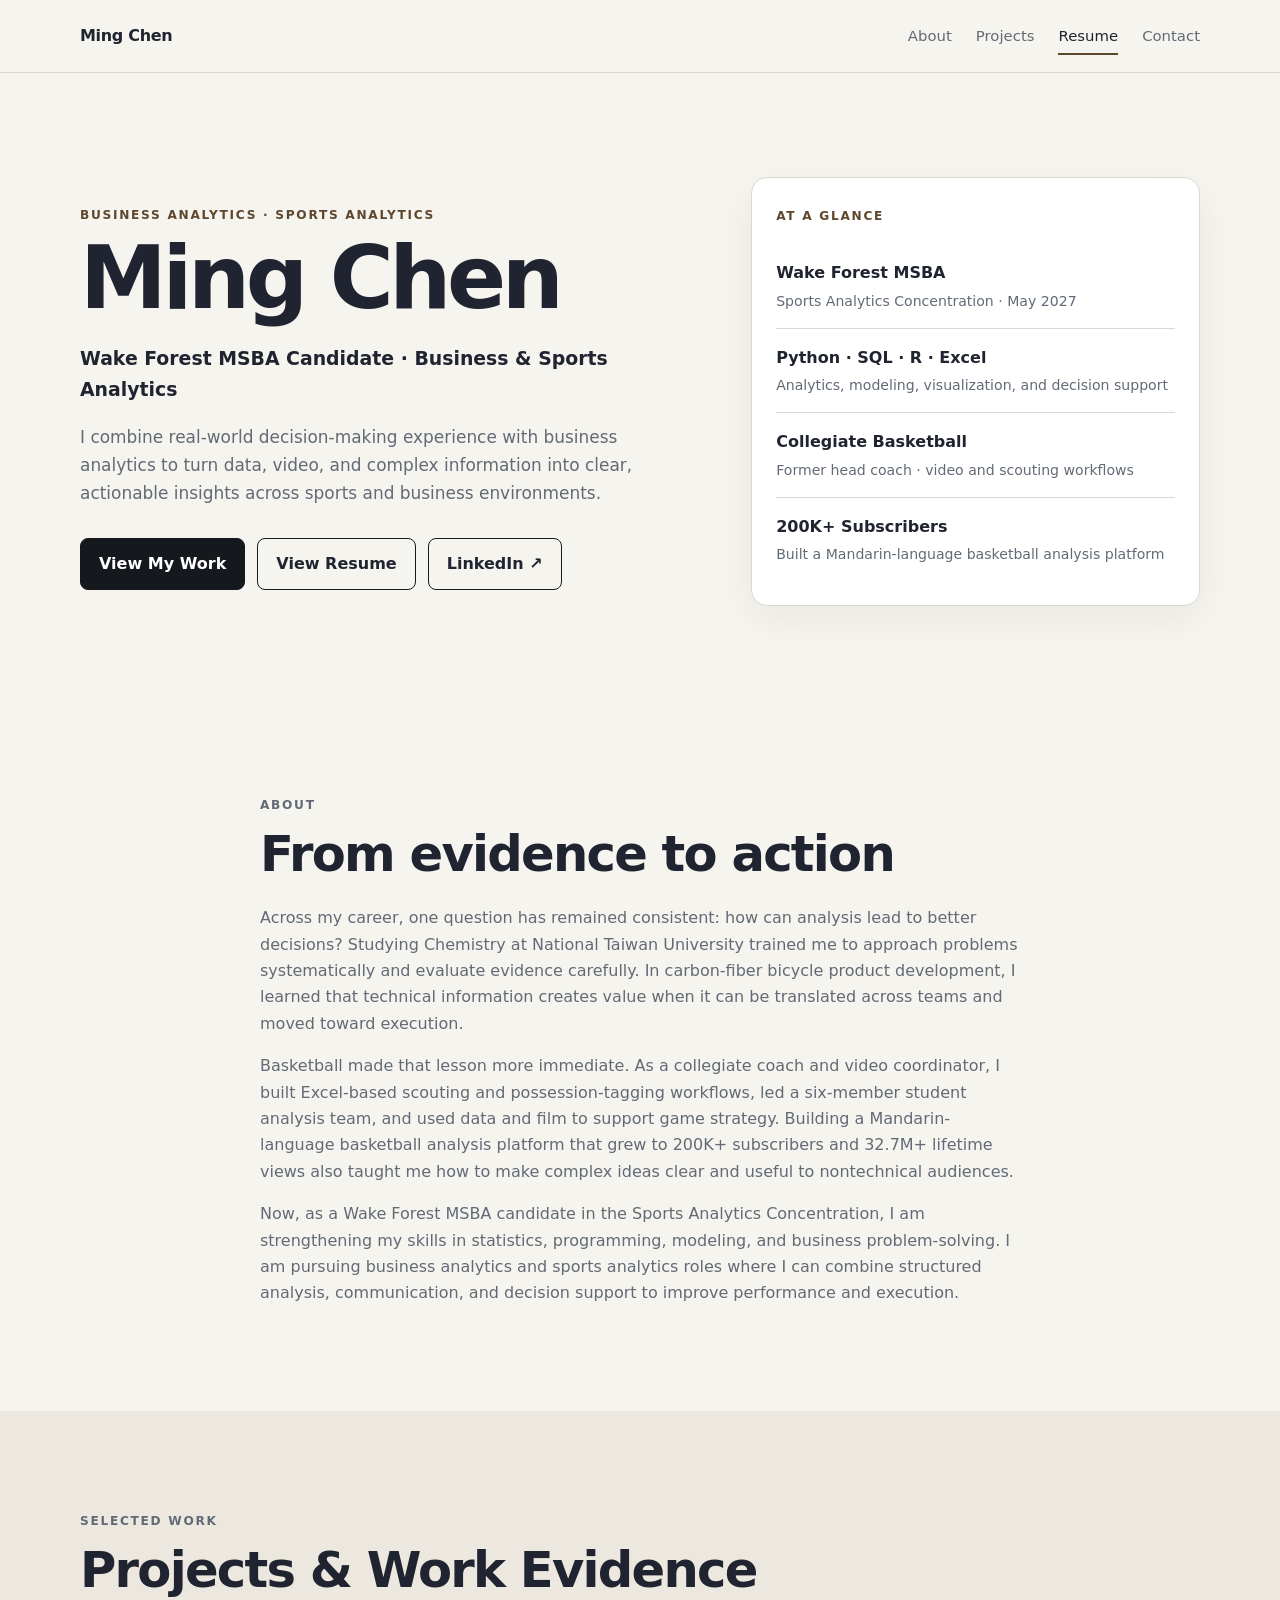
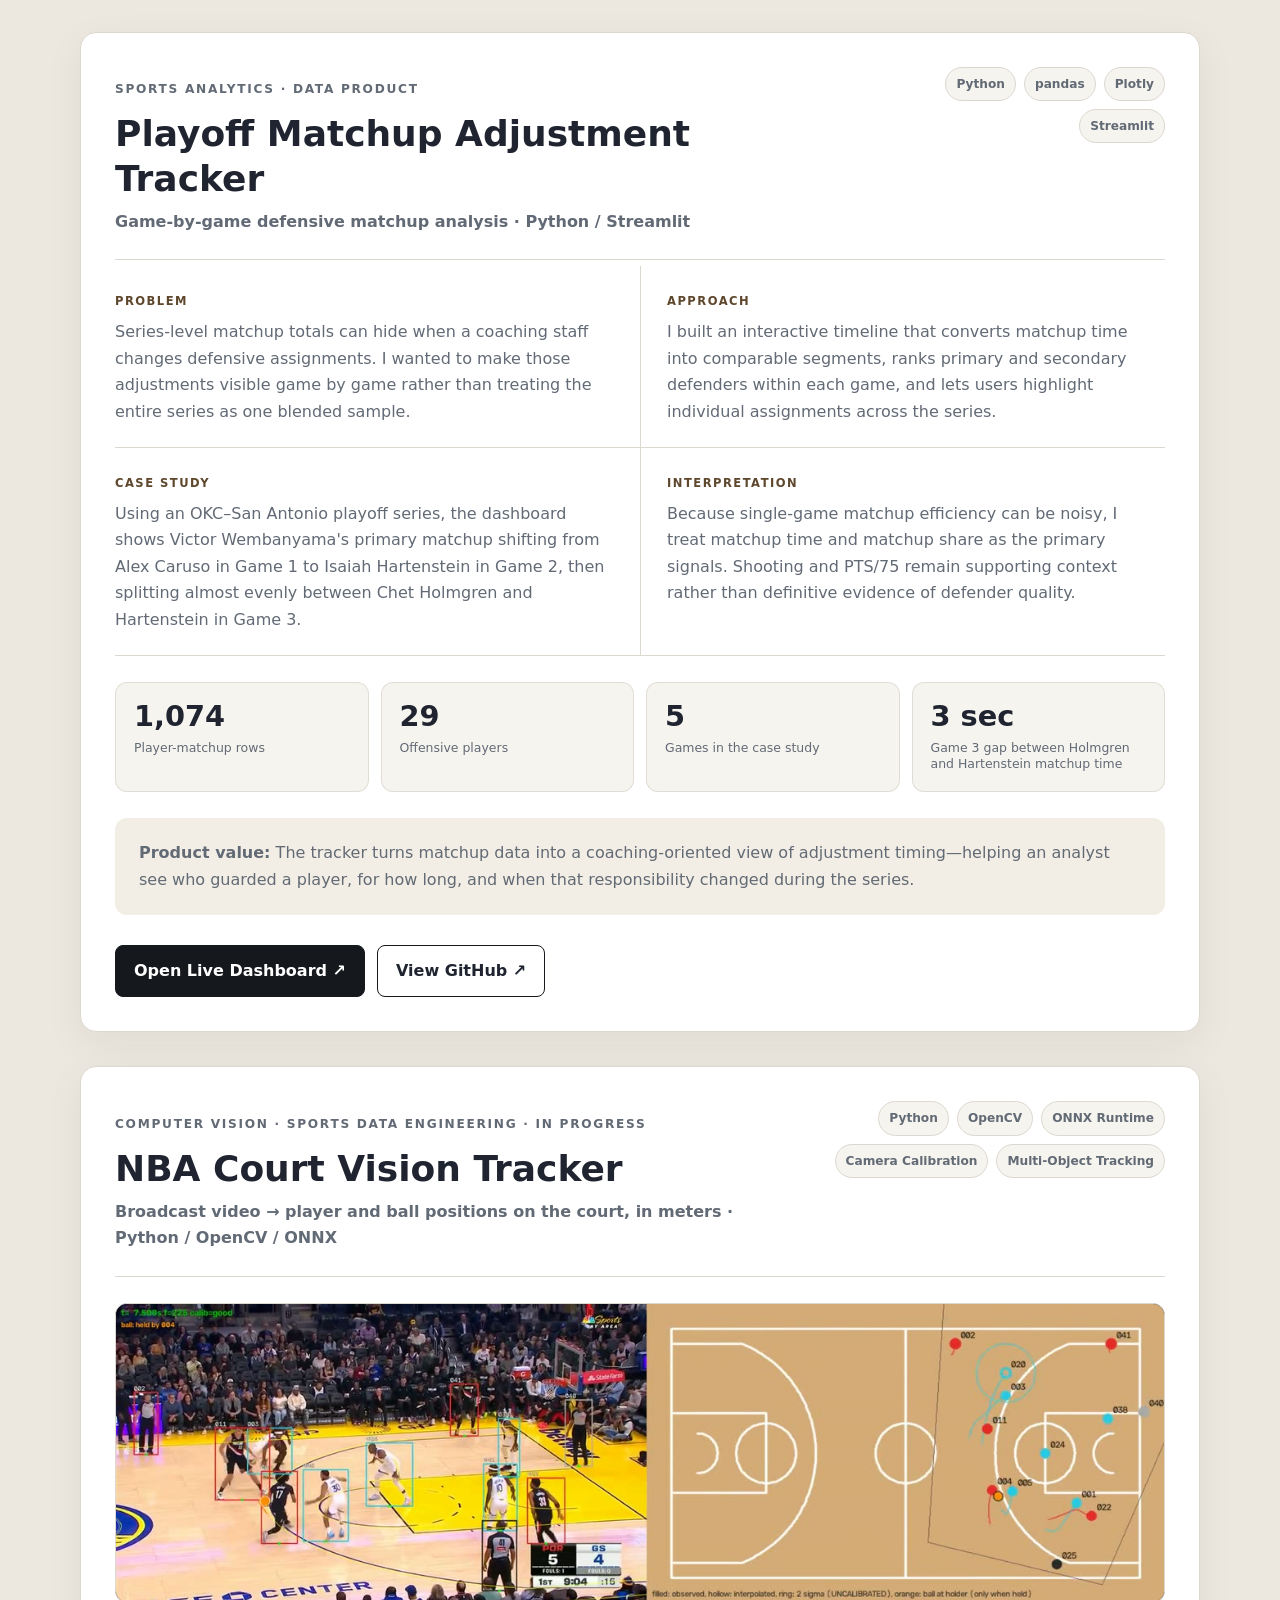
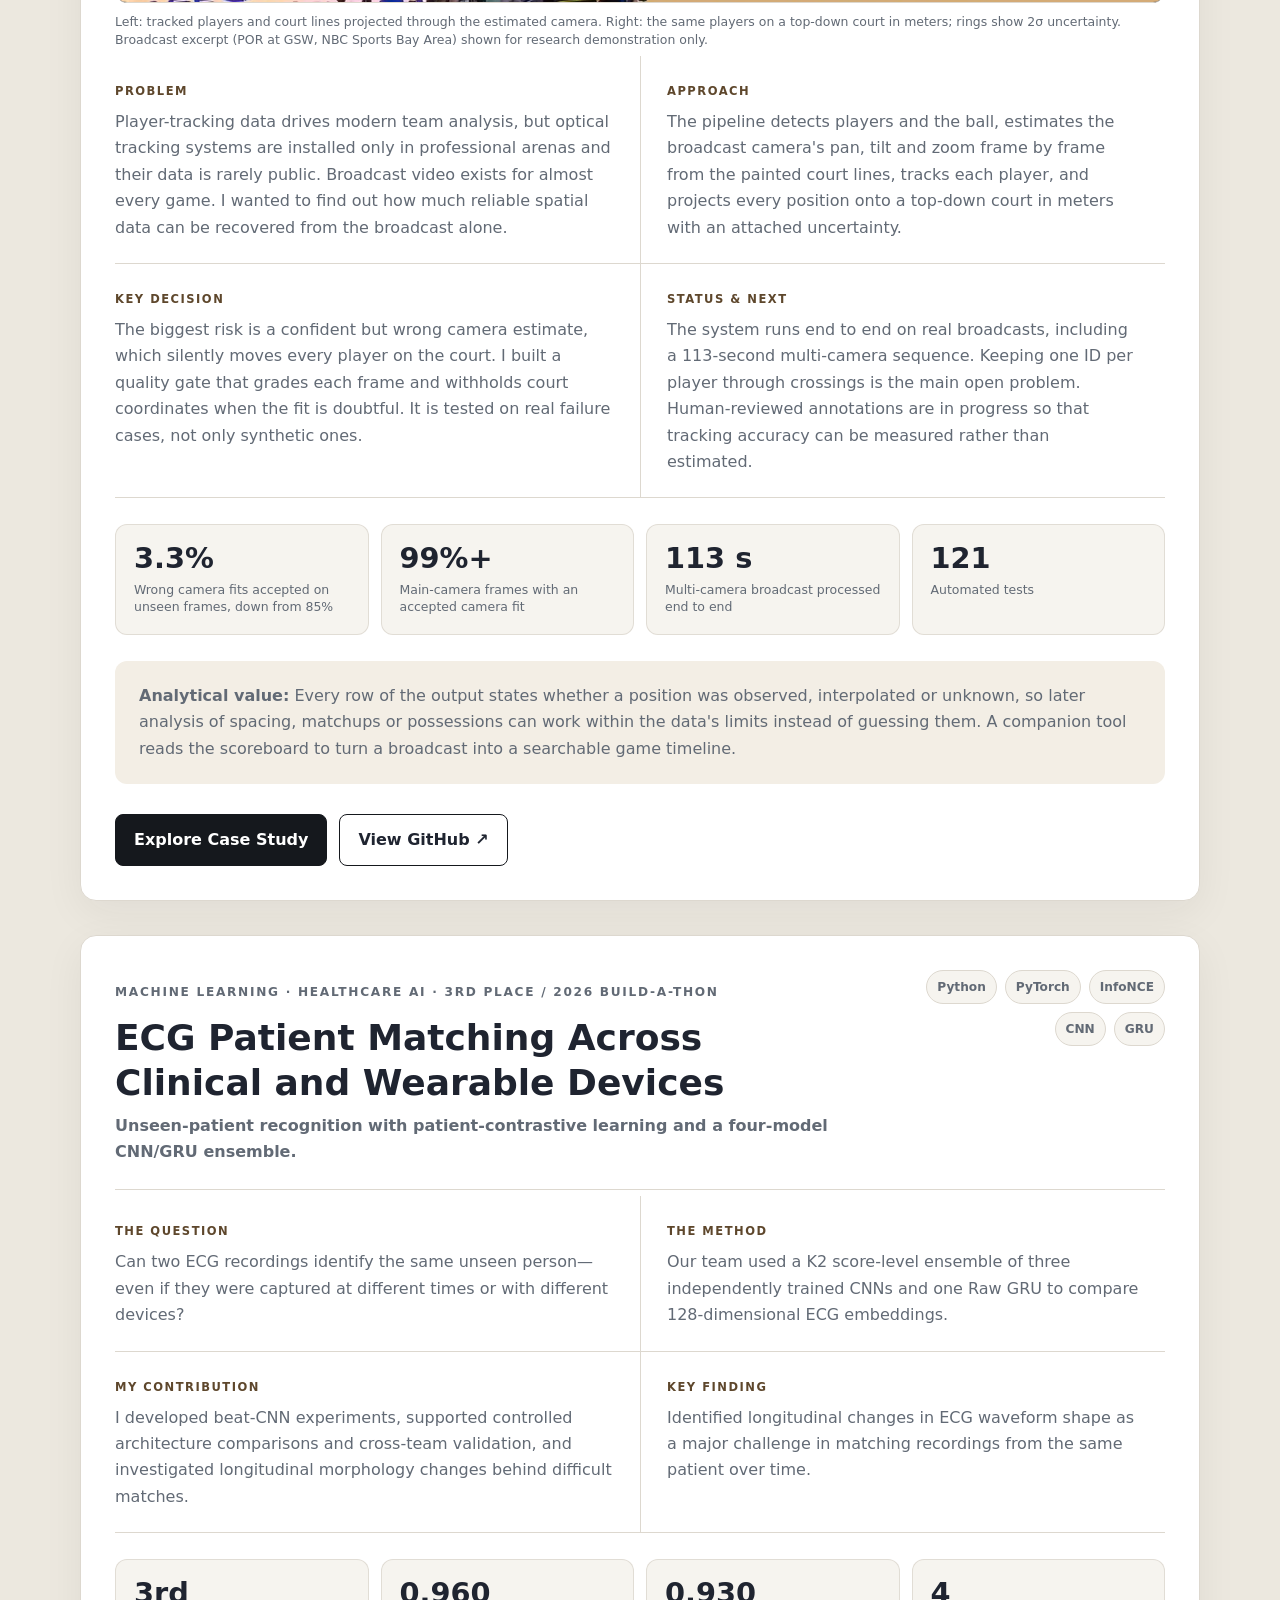
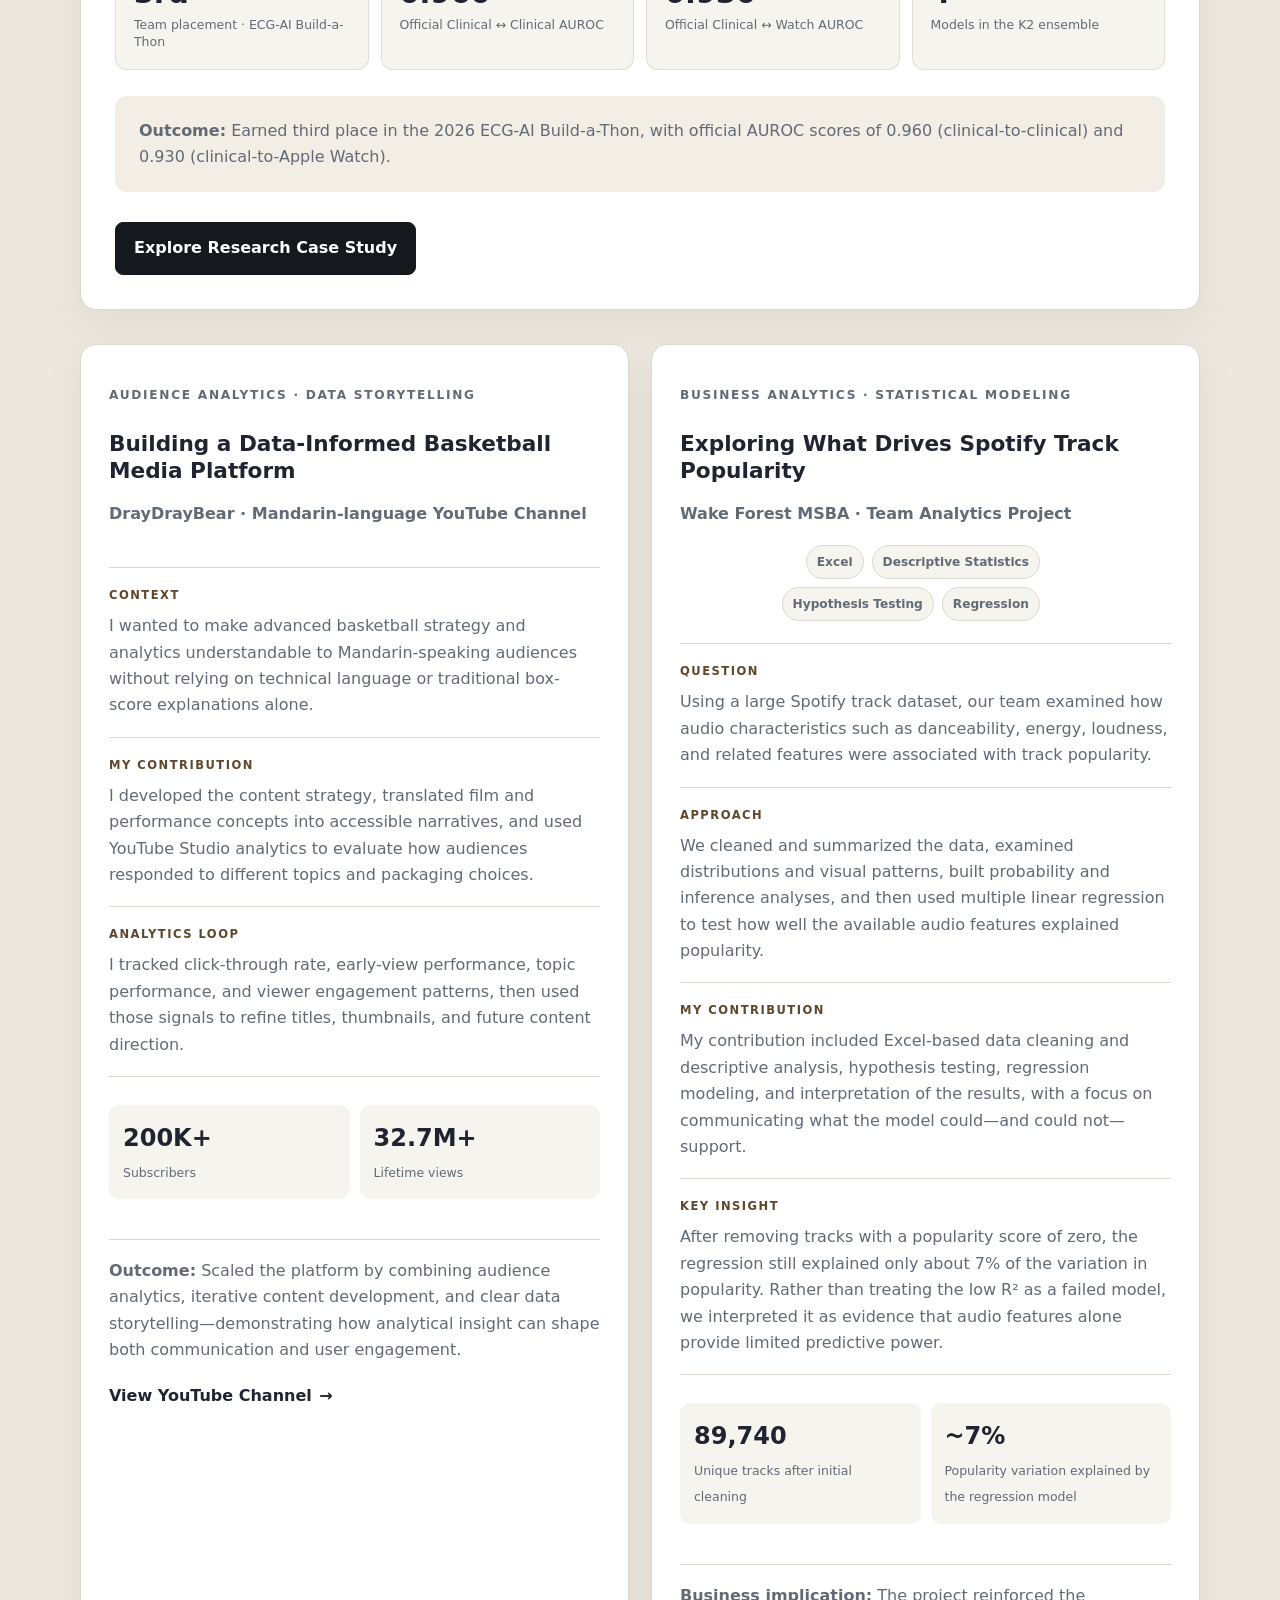
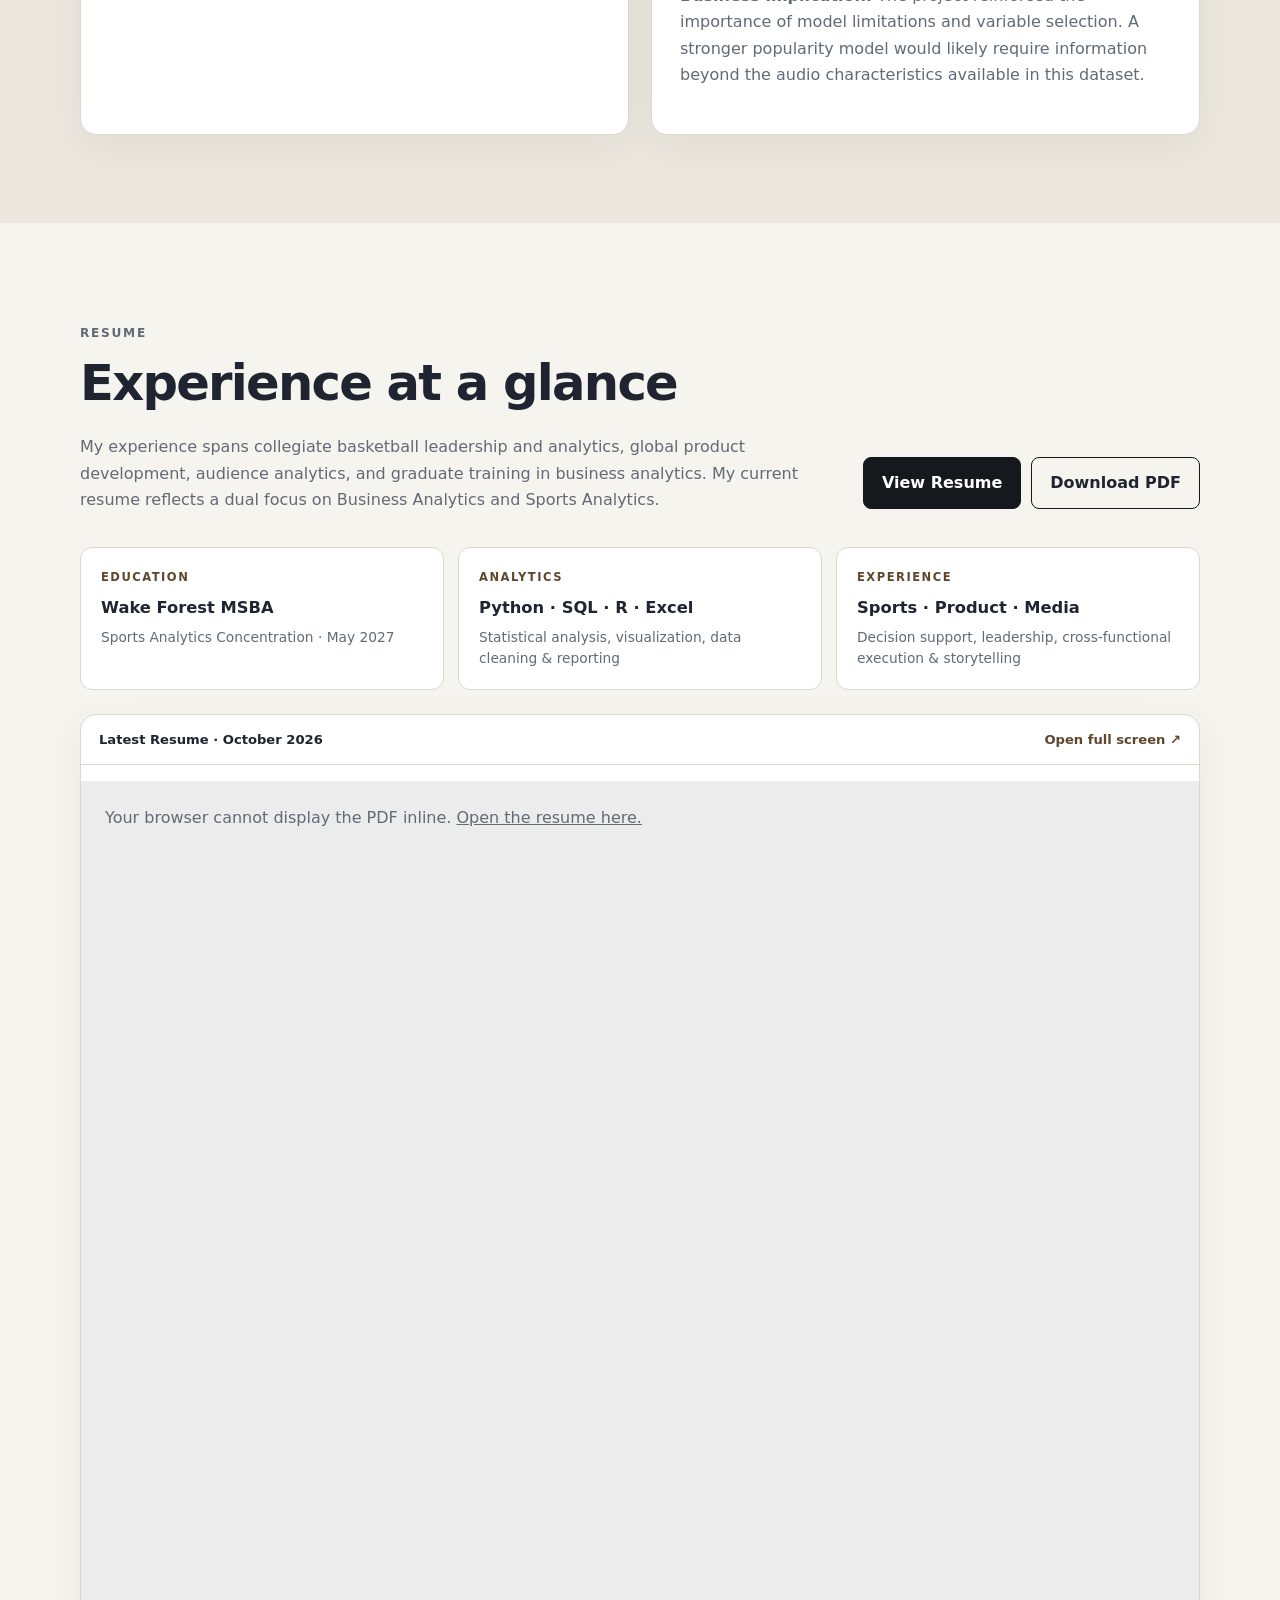
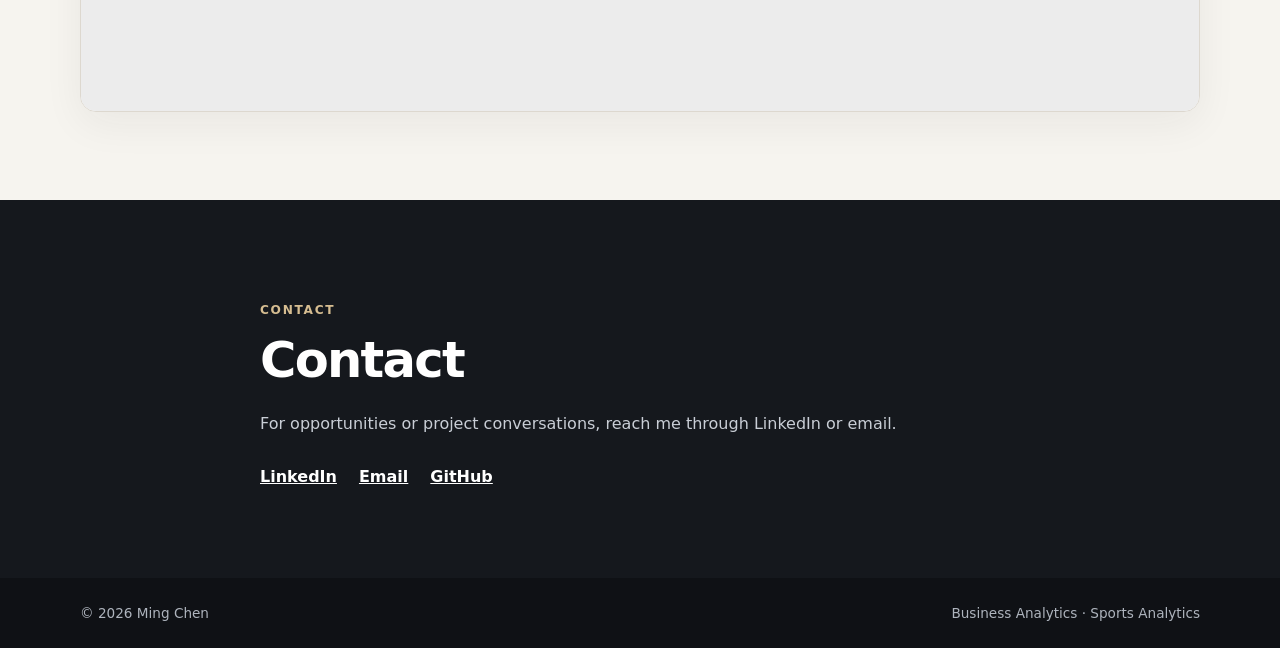
==== index.html @ ce7fcfd1 "Simplify ECG project highlight and emphasize research finding" ====
<!DOCTYPE html>
<html lang="en">
<head>
  <meta charset="UTF-8">
  <meta name="viewport" content="width=device-width, initial-scale=1.0">
  <meta name="description" content="Ming Chen — Business Analytics and Sports Analytics portfolio.">
  <title>Ming Chen | Business & Sports Analytics</title>
  <link rel="icon" type="image/svg+xml" href="favicon.svg">
  <link rel="stylesheet" href="styles.css">
</head>
<body>
  <header class="site-header">
    <div class="container nav-wrap">
      <a class="brand" href="#home">Ming Chen</a>
      <nav aria-label="Main navigation">
        <a href="#about">About</a>
        <a href="#projects">Projects</a>
        <a href="#resume">Resume</a>
        <a href="#contact">Contact</a>
      </nav>
    </div>
  </header>

  <main>
    <section id="home" class="hero">
      <div class="container hero-grid">
        <div>
          <p class="eyebrow">BUSINESS ANALYTICS · SPORTS ANALYTICS</p>
          <h1>Ming Chen</h1>
          <p class="hero-title">Wake Forest MSBA Candidate · Business & Sports Analytics</p>
          <p class="hero-copy">
            I combine real-world decision-making experience with business analytics to turn data, video, and complex information into clear, actionable insights across sports and business environments.
          </p>
          <div class="button-row">
            <a class="button primary" href="#projects">View My Work</a>
            <a class="button secondary" href="#resume">View Resume</a>
            <a class="button secondary" href="https://www.linkedin.com/in/mingchen-analytics/?locale=en" target="_blank" rel="noopener noreferrer" aria-label="View Ming Chen on LinkedIn">LinkedIn ↗</a>
          </div>
        </div>

        <div class="intro-card" aria-label="Professional overview">
          <span class="card-label">AT A GLANCE</span>
          <div class="quick-facts">
            <div>
              <strong>Wake Forest MSBA</strong>
              <span>Sports Analytics Concentration · May 2027</span>
            </div>
            <div>
              <strong>Python · SQL · R · Excel</strong>
              <span>Analytics, modeling, visualization, and decision support</span>
            </div>
            <div>
              <strong>Collegiate Basketball</strong>
              <span>Former head coach · video and scouting workflows</span>
            </div>
            <div>
              <strong>200K+ Subscribers</strong>
              <span>Built a Mandarin-language basketball analysis platform</span>
            </div>
          </div>
        </div>
      </div>
    </section>

    <section id="about" class="section">
      <div class="container narrow">
        <p class="section-kicker">ABOUT</p>
        <h2>From evidence to action</h2>
        <p>
          Across my career, one question has remained consistent: how can analysis lead to better decisions? Studying Chemistry at National Taiwan University trained me to approach problems systematically and evaluate evidence carefully. In carbon-fiber bicycle product development, I learned that technical information creates value when it can be translated across teams and moved toward execution.
        </p>
        <p>
          Basketball made that lesson more immediate. As a collegiate coach and video coordinator, I built Excel-based scouting and possession-tagging workflows, led a six-member student analysis team, and used data and film to support game strategy. Building a Mandarin-language basketball analysis platform that grew to 200K+ subscribers and 32.7M+ lifetime views also taught me how to make complex ideas clear and useful to nontechnical audiences.
        </p>
        <p>
          Now, as a Wake Forest MSBA candidate in the Sports Analytics Concentration, I am strengthening my skills in statistics, programming, modeling, and business problem-solving. I am pursuing business analytics and sports analytics roles where I can combine structured analysis, communication, and decision support to improve performance and execution.
        </p>
      </div>
    </section>

    <section id="projects" class="section alt-section">
      <div class="container">
        <p class="section-kicker">SELECTED WORK</p>
        <h2>Projects & Work Evidence</h2>

        <article class="featured-project">
          <div class="featured-project-header">
            <div>
              <p class="project-type">SPORTS ANALYTICS · DATA PRODUCT</p>
              <h3>Playoff Matchup Adjustment Tracker</h3>
              <p class="project-lead">Game-by-game defensive matchup analysis · Python / Streamlit</p>
            </div>
            <div class="tool-tags" aria-label="Project tools">
              <span>Python</span>
              <span>pandas</span>
              <span>Plotly</span>
              <span>Streamlit</span>
            </div>
          </div>

          <div class="project-story-grid">
            <div class="story-block">
              <span class="story-label">PROBLEM</span>
              <p>Series-level matchup totals can hide when a coaching staff changes defensive assignments. I wanted to make those adjustments visible game by game rather than treating the entire series as one blended sample.</p>
            </div>
            <div class="story-block">
              <span class="story-label">APPROACH</span>
              <p>I built an interactive timeline that converts matchup time into comparable segments, ranks primary and secondary defenders within each game, and lets users highlight individual assignments across the series.</p>
            </div>
            <div class="story-block">
              <span class="story-label">CASE STUDY</span>
              <p>Using an OKC–San Antonio playoff series, the dashboard shows Victor Wembanyama's primary matchup shifting from Alex Caruso in Game 1 to Isaiah Hartenstein in Game 2, then splitting almost evenly between Chet Holmgren and Hartenstein in Game 3.</p>
            </div>
            <div class="story-block">
              <span class="story-label">INTERPRETATION</span>
              <p>Because single-game matchup efficiency can be noisy, I treat matchup time and matchup share as the primary signals. Shooting and PTS/75 remain supporting context rather than definitive evidence of defender quality.</p>
            </div>
          </div>

          <div class="featured-metrics">
            <div><strong>1,074</strong><span>Player-matchup rows</span></div>
            <div><strong>29</strong><span>Offensive players</span></div>
            <div><strong>5</strong><span>Games in the case study</span></div>
            <div><strong>3 sec</strong><span>Game 3 gap between Holmgren and Hartenstein matchup time</span></div>
          </div>

          <div class="impact-box">
            <p><strong>Product value:</strong> The tracker turns matchup data into a coaching-oriented view of adjustment timing—helping an analyst see who guarded a player, for how long, and when that responsibility changed during the series.</p>
          </div>

          <div class="button-row">
            <a class="button primary" href="https://playoff-matchup-adjustment-tracker-zdee28tjezgw42ujydet6v.streamlit.app/" target="_blank" rel="noopener noreferrer">Open Live Dashboard ↗</a>
            <a class="button secondary" href="https://github.com/mingchen-analytics/playoff-matchup-adjustment-tracker" target="_blank" rel="noopener noreferrer">View GitHub ↗</a>
          </div>
        </article>

        <article class="featured-project">
          <div class="featured-project-header">
            <div>
              <p class="project-type">COMPUTER VISION · SPORTS DATA ENGINEERING · IN PROGRESS</p>
              <h3>NBA Court Vision Tracker</h3>
              <p class="project-lead">Broadcast video → player and ball positions on the court, in meters · Python / OpenCV / ONNX</p>
            </div>
            <div class="tool-tags" aria-label="Project tools">
              <span>Python</span>
              <span>OpenCV</span>
              <span>ONNX Runtime</span>
              <span>Camera Calibration</span>
              <span>Multi-Object Tracking</span>
            </div>
          </div>

          <figure class="project-media">
            <video src="assets/nba-tracker/court-tracking-demo.mp4" poster="assets/nba-tracker/court-tracking-poster.jpg" width="1280" height="364" autoplay muted loop playsinline preload="metadata" aria-label="Broadcast clip with tracked players on the left and the same players on a top-down court on the right"></video>
            <figcaption>Left: tracked players and court lines projected through the estimated camera. Right: the same players on a top-down court in meters; rings show 2σ uncertainty. Broadcast excerpt (POR at GSW, NBC Sports Bay Area) shown for research demonstration only.</figcaption>
          </figure>

          <div class="project-story-grid">
            <div class="story-block">
              <span class="story-label">PROBLEM</span>
              <p>Player-tracking data drives modern team analysis, but optical tracking systems are installed only in professional arenas and their data is rarely public. Broadcast video exists for almost every game. I wanted to find out how much reliable spatial data can be recovered from the broadcast alone.</p>
            </div>
            <div class="story-block">
              <span class="story-label">APPROACH</span>
              <p>The pipeline detects players and the ball, estimates the broadcast camera's pan, tilt and zoom frame by frame from the painted court lines, tracks each player, and projects every position onto a top-down court in meters with an attached uncertainty.</p>
            </div>
            <div class="story-block">
              <span class="story-label">KEY DECISION</span>
              <p>The biggest risk is a confident but wrong camera estimate, which silently moves every player on the court. I built a quality gate that grades each frame and withholds court coordinates when the fit is doubtful. It is tested on real failure cases, not only synthetic ones.</p>
            </div>
            <div class="story-block">
              <span class="story-label">STATUS &amp; NEXT</span>
              <p>The system runs end to end on real broadcasts, including a 113-second multi-camera sequence. Keeping one ID per player through crossings is the main open problem. Human-reviewed annotations are in progress so that tracking accuracy can be measured rather than estimated.</p>
            </div>
          </div>

          <div class="featured-metrics">
            <div><strong>3.3%</strong><span>Wrong camera fits accepted on unseen frames, down from 85%</span></div>
            <div><strong>99%+</strong><span>Main-camera frames with an accepted camera fit</span></div>
            <div><strong>113 s</strong><span>Multi-camera broadcast processed end to end</span></div>
            <div><strong>121</strong><span>Automated tests</span></div>
          </div>

          <div class="impact-box">
            <p><strong>Analytical value:</strong> Every row of the output states whether a position was observed, interpolated or unknown, so later analysis of spacing, matchups or possessions can work within the data's limits instead of guessing them. A companion tool reads the scoreboard to turn a broadcast into a searchable game timeline.</p>
          </div>

          <div class="button-row">
            <a class="button primary" href="nba-court-tracking.html">Explore Case Study</a>
            <a class="button secondary" href="https://github.com/mingchen-analytics/nbacourt-vision-tracker" target="_blank" rel="noopener noreferrer">View GitHub ↗</a>
          </div>
        </article>


        <article class="featured-project">
  <div class="featured-project-header">
    <div>
      <p class="project-type">MACHINE LEARNING · HEALTHCARE AI · 3RD PLACE / 2026 BUILD-A-THON</p>
      <h3>ECG Patient Matching Across Clinical and Wearable Devices</h3>
      <p class="project-lead">Unseen-patient recognition with patient-contrastive learning and a four-model CNN/GRU ensemble.</p>
    </div>
    <div class="tool-tags" aria-label="Project tools">
      <span>Python</span><span>PyTorch</span><span>InfoNCE</span><span>CNN</span><span>GRU</span>
    </div>
  </div>
  <div class="project-story-grid">
    <div class="story-block">
      <span class="story-label">THE QUESTION</span>
      <p>Can two ECG recordings identify the same unseen person—even if they were captured at different times or with different devices?</p>
    </div>
    <div class="story-block">
      <span class="story-label">THE METHOD</span>
      <p>Our team used a K2 score-level ensemble of three independently trained CNNs and one Raw GRU to compare 128-dimensional ECG embeddings.</p>
    </div>
    <div class="story-block">
      <span class="story-label">MY CONTRIBUTION</span>
      <p>I developed beat-CNN experiments, supported controlled architecture comparisons and cross-team validation, and investigated longitudinal morphology changes behind difficult matches.</p>
    </div>
    <div class="story-block">
      <span class="story-label">KEY FINDING</span>
      <p>Identified longitudinal changes in ECG waveform shape as a major challenge in matching recordings from the same patient over time.</p>
    </div>
  </div>
  <div class="featured-metrics">
    <div><strong>3rd</strong><span>Team placement · ECG-AI Build-a-Thon</span></div>
    <div><strong>0.960</strong><span>Official Clinical ↔ Clinical AUROC</span></div>
    <div><strong>0.930</strong><span>Official Clinical ↔ Watch AUROC</span></div>
    <div><strong>4</strong><span>Models in the K2 ensemble</span></div>
  </div>
  <div class="impact-box"><p><strong>Outcome:</strong> Earned third place in the 2026 ECG-AI Build-a-Thon, with official AUROC scores of 0.960 (clinical-to-clinical) and 0.930 (clinical-to-Apple Watch).</p></div>
  <div class="button-row"><a class="button primary" href="ecg-patient-matching.html">Explore Research Case Study</a></div>
</article>

        <div class="project-grid secondary-projects">
          <article class="project-card case-card">
            <p class="project-type">AUDIENCE ANALYTICS · DATA STORYTELLING</p>
            <h3>Building a Data-Informed Basketball Media Platform</h3>
            <p class="project-lead">DrayDrayBear · Mandarin-language YouTube Channel</p>

            <div class="mini-story">
              <div>
                <span class="story-label">CONTEXT</span>
                <p>I wanted to make advanced basketball strategy and analytics understandable to Mandarin-speaking audiences without relying on technical language or traditional box-score explanations alone.</p>
              </div>
              <div>
                <span class="story-label">MY CONTRIBUTION</span>
                <p>I developed the content strategy, translated film and performance concepts into accessible narratives, and used YouTube Studio analytics to evaluate how audiences responded to different topics and packaging choices.</p>
              </div>
              <div>
                <span class="story-label">ANALYTICS LOOP</span>
                <p>I tracked click-through rate, early-view performance, topic performance, and viewer engagement patterns, then used those signals to refine titles, thumbnails, and future content direction.</p>
              </div>
            </div>

            <div class="metric-row">
              <div><strong>200K+</strong><span>Subscribers</span></div>
              <div><strong>32.7M+</strong><span>Lifetime views</span></div>
            </div>

            <p class="outcome"><strong>Outcome:</strong> Scaled the platform by combining audience analytics, iterative content development, and clear data storytelling—demonstrating how analytical insight can shape both communication and user engagement.</p>
            <a class="text-link" href="https://www.youtube.com/@DrayDrayBear" target="_blank" rel="noopener noreferrer">View YouTube Channel <span aria-hidden="true">→</span></a>
          </article>

          <article class="project-card case-card">
            <p class="project-type">BUSINESS ANALYTICS · STATISTICAL MODELING</p>
            <h3>Exploring What Drives Spotify Track Popularity</h3>
            <p class="project-lead">Wake Forest MSBA · Team Analytics Project</p>

            <div class="tool-tags" aria-label="Project tools">
              <span>Excel</span>
              <span>Descriptive Statistics</span>
              <span>Hypothesis Testing</span>
              <span>Regression</span>
            </div>

            <div class="mini-story">
              <div>
                <span class="story-label">QUESTION</span>
                <p>Using a large Spotify track dataset, our team examined how audio characteristics such as danceability, energy, loudness, and related features were associated with track popularity.</p>
              </div>
              <div>
                <span class="story-label">APPROACH</span>
                <p>We cleaned and summarized the data, examined distributions and visual patterns, built probability and inference analyses, and then used multiple linear regression to test how well the available audio features explained popularity.</p>
              </div>
              <div>
                <span class="story-label">MY CONTRIBUTION</span>
                <p>My contribution included Excel-based data cleaning and descriptive analysis, hypothesis testing, regression modeling, and interpretation of the results, with a focus on communicating what the model could—and could not—support.</p>
              </div>
              <div>
                <span class="story-label">KEY INSIGHT</span>
                <p>After removing tracks with a popularity score of zero, the regression still explained only about 7% of the variation in popularity. Rather than treating the low R² as a failed model, we interpreted it as evidence that audio features alone provide limited predictive power.</p>
              </div>
            </div>

            <div class="metric-row">
              <div><strong>89,740</strong><span>Unique tracks after initial cleaning</span></div>
              <div><strong>~7%</strong><span>Popularity variation explained by the regression model</span></div>
            </div>

            <p class="outcome"><strong>Business implication:</strong> The project reinforced the importance of model limitations and variable selection. A stronger popularity model would likely require information beyond the audio characteristics available in this dataset.</p>
          </article>
        </div>
      </div>
    </section>

    <section id="resume" class="section resume-section">
      <div class="container">
        <div class="resume-heading-row">
          <div>
            <p class="section-kicker">RESUME</p>
            <h2>Experience at a glance</h2>
            <p class="resume-intro">
              My experience spans collegiate basketball leadership and analytics, global product development, audience analytics, and graduate training in business analytics. My current resume reflects a dual focus on Business Analytics and Sports Analytics.
            </p>
          </div>
          <div class="resume-actions" aria-label="Resume actions">
            <a class="button primary" href="Ming_Chen_Resume.pdf" target="_blank" rel="noopener noreferrer">View Resume</a>
            <a class="button secondary" href="Ming_Chen_Resume.pdf" download="Ming_Chen_Resume.pdf">Download PDF</a>
          </div>
        </div>

        <div class="resume-highlights" aria-label="Resume highlights">
          <div>
            <span class="story-label">EDUCATION</span>
            <strong>Wake Forest MSBA</strong>
            <p>Sports Analytics Concentration · May 2027</p>
          </div>
          <div>
            <span class="story-label">ANALYTICS</span>
            <strong>Python · SQL · R · Excel</strong>
            <p>Statistical analysis, visualization, data cleaning & reporting</p>
          </div>
          <div>
            <span class="story-label">EXPERIENCE</span>
            <strong>Sports · Product · Media</strong>
            <p>Decision support, leadership, cross-functional execution & storytelling</p>
          </div>
        </div>

        <div class="resume-viewer-card">
          <div class="resume-viewer-top">
            <span>Latest Resume · October 2026</span>
            <a href="Ming_Chen_Resume.pdf" target="_blank" rel="noopener noreferrer">Open full screen ↗</a>
          </div>
          <object class="resume-pdf" data="Ming_Chen_Resume.pdf" type="application/pdf" aria-label="Ming Chen resume PDF">
            <p>Your browser cannot display the PDF inline. <a href="Ming_Chen_Resume.pdf" target="_blank" rel="noopener noreferrer">Open the resume here.</a></p>
          </object>
        </div>
      </div>
    </section>

    <section id="contact" class="section contact-section">
      <div class="container narrow">
        <p class="section-kicker">CONTACT</p>
        <h2>Contact</h2>
        <p>For opportunities or project conversations, reach me through LinkedIn or email.</p>
        <div class="contact-links">
          <a href="https://www.linkedin.com/in/mingchen-analytics/?locale=en" target="_blank" rel="noopener noreferrer">LinkedIn</a>
          <a href="mailto:chenm26@wfu.edu">Email</a>
          <a href="https://github.com/mingchen-analytics" target="_blank" rel="noopener noreferrer">GitHub</a>
        </div>
      </div>
    </section>
  </main>

  <footer>
    <div class="container footer-wrap">
      <span>© 2026 Ming Chen</span>
      <span>Business Analytics · Sports Analytics</span>
    </div>
  </footer>
  <script src="script.js"></script>
</body>
</html>
---- styles.css ----
:root {
  --bg: #f6f4ef;
  --surface: #ffffff;
  --text: #1f2430;
  --muted: #626a75;
  --accent: #8b6f47;
  --accent-dark: #5e472c;
  --line: #ddd8cf;
  --dark: #15181d;
}

* { box-sizing: border-box; }
html { scroll-behavior: smooth; }
body {
  margin: 0;
  font-family: Inter, ui-sans-serif, system-ui, -apple-system, BlinkMacSystemFont, "Segoe UI", sans-serif;
  color: var(--text);
  background: var(--bg);
  line-height: 1.65;
}
a { color: inherit; }
a:focus-visible,
.button:focus-visible {
  outline: 3px solid var(--accent);
  outline-offset: 3px;
  border-radius: 4px;
}
section[id] { scroll-margin-top: 96px; }
.container { width: min(1120px, calc(100% - 40px)); margin: 0 auto; }
.narrow { width: min(760px, 100%); }

.site-header {
  position: sticky;
  top: 0;
  z-index: 20;
  background: rgba(246, 244, 239, 0.95);
  backdrop-filter: blur(12px);
  border-bottom: 1px solid var(--line);
}
.nav-wrap {
  min-height: 72px;
  display: flex;
  align-items: center;
  justify-content: space-between;
  gap: 24px;
}
.brand { font-weight: 800; text-decoration: none; letter-spacing: -0.02em; }
nav { display: flex; gap: 24px; flex-wrap: wrap; }
nav a {
  position: relative;
  text-decoration: none;
  color: var(--muted);
  font-size: .93rem;
  transition: color .18s ease;
}
nav a::after {
  content: "";
  position: absolute;
  left: 0;
  right: 100%;
  bottom: -7px;
  height: 2px;
  background: var(--accent-dark);
  transition: right .22s ease;
}
nav a:hover,
nav a.active { color: var(--text); }
nav a.active::after { right: 0; }

.hero { padding: 104px 0 88px; }
.hero-grid {
  display: grid;
  grid-template-columns: 1.15fr .85fr;
  gap: 64px;
  align-items: center;
}
.eyebrow, .section-kicker, .project-type, .card-label {
  font-size: .76rem;
  font-weight: 800;
  letter-spacing: .14em;
  text-transform: uppercase;
  color: var(--accent-dark);
}
h1 { font-size: clamp(3.2rem, 7vw, 5.45rem); line-height: .96; margin: 12px 0 22px; letter-spacing: -0.05em; }
h2 { font-size: clamp(2rem, 4vw, 3.1rem); line-height: 1.1; margin: 8px 0 24px; letter-spacing: -0.035em; }
h3 { font-size: 1.35rem; line-height: 1.25; margin: 8px 0 16px; }
.hero-title { font-size: 1.18rem; font-weight: 650; max-width: 680px; }
.hero-copy { font-size: 1.06rem; color: var(--muted); max-width: 690px; }
.button-row { display: flex; gap: 12px; flex-wrap: wrap; margin-top: 30px; }
.button {
  display: inline-block;
  padding: 12px 18px;
  border-radius: 8px;
  text-decoration: none;
  font-weight: 700;
  border: 1px solid var(--dark);
  transition: transform .18s ease, box-shadow .18s ease, background-color .18s ease, color .18s ease;
}
.button.primary { background: var(--dark); color: #fff; }
.button.secondary { background: transparent; }

.intro-card, .project-card, .featured-project, .resume-viewer-card, .trend-card {
  background: var(--surface);
  border: 1px solid var(--line);
  border-radius: 16px;
  box-shadow: 0 12px 40px rgba(33, 36, 41, .06);
}
.intro-card { padding: 24px; }
.quick-facts {
  margin-top: 16px;
  display: grid;
  gap: 0;
}
.quick-facts > div {
  padding: 16px 0;
  border-top: 1px solid var(--line);
}
.quick-facts > div:first-child { border-top: 0; }
.quick-facts strong {
  display: block;
  margin-bottom: 4px;
  font-size: 1rem;
  color: var(--text);
}
.quick-facts span {
  display: block;
  font-size: .88rem;
  line-height: 1.5;
  color: var(--muted);
}
.section { padding: 88px 0; }
.alt-section { background: #ece8df; }
.section p { color: var(--muted); }

.featured-project {
  margin-top: 34px;
  padding: 34px;
}
.featured-project-header {
  display: flex;
  align-items: flex-start;
  justify-content: space-between;
  gap: 28px;
  padding-bottom: 24px;
  border-bottom: 1px solid var(--line);
}
.featured-project-header h3 {
  font-size: clamp(1.65rem, 3vw, 2.25rem);
  margin-bottom: 8px;
  max-width: 720px;
}
.project-lead { margin: 0; font-weight: 650; }
.tool-tags {
  display: flex;
  gap: 8px;
  flex-wrap: wrap;
  justify-content: flex-end;
  max-width: 360px;
}
.tool-tags span {
  padding: 6px 10px;
  border-radius: 999px;
  background: var(--bg);
  border: 1px solid var(--line);
  font-size: .76rem;
  font-weight: 700;
  color: var(--muted);
}
.project-story-grid {
  display: grid;
  grid-template-columns: repeat(2, 1fr);
  gap: 0;
  margin-top: 6px;
}
.story-block {
  padding: 26px 26px 22px 0;
  border-bottom: 1px solid var(--line);
}
.story-block:nth-child(even) {
  padding-left: 26px;
  border-left: 1px solid var(--line);
}
.story-label {
  display: block;
  margin-bottom: 8px;
  font-size: .72rem;
  font-weight: 800;
  letter-spacing: .13em;
  color: var(--accent-dark);
}
.story-block p { margin: 0; }
.featured-metrics {
  display: grid;
  grid-template-columns: repeat(4, 1fr);
  gap: 12px;
  margin: 26px 0;
}
.featured-metrics div {
  padding: 18px;
  border-radius: 12px;
  background: var(--bg);
  border: 1px solid rgba(221, 216, 207, .8);
}
.featured-metrics strong {
  display: block;
  font-size: 1.8rem;
  line-height: 1.1;
  color: var(--text);
}
.featured-metrics span {
  display: block;
  margin-top: 7px;
  font-size: .78rem;
  line-height: 1.35;
  color: var(--muted);
}
.impact-box {
  padding: 22px 24px;
  border-radius: 12px;
  background: #f3eee5;
}
.impact-box p { margin: 0; }
.project-media { margin: 26px 0 6px; }
.project-media video {
  display: block;
  width: 100%;
  height: auto;
  border-radius: 12px;
  border: 1px solid var(--line);
  background: var(--dark);
}
.project-media figcaption {
  margin-top: 10px;
  font-size: .78rem;
  line-height: 1.5;
  color: var(--muted);
}

.project-grid {
  display: grid;
  grid-template-columns: repeat(3, 1fr);
  gap: 22px;
  margin-top: 34px;
}
.secondary-projects { grid-template-columns: repeat(2, 1fr); }
.project-card { padding: 28px; }
.project-card p { margin-bottom: 18px; }
.case-card { display: flex; flex-direction: column; }
.mini-story {
  margin: 22px 0 4px;
  border-top: 1px solid var(--line);
}
.mini-story > div {
  padding: 18px 0;
  border-bottom: 1px solid var(--line);
}
.mini-story p { margin: 0; }
.metric-row {
  display: grid;
  grid-template-columns: 1fr 1fr;
  gap: 10px;
  margin: 24px 0;
}
.metric-row div {
  padding: 14px;
  border-radius: 10px;
  background: var(--bg);
}
.metric-row strong { display: block; font-size: 1.5rem; color: var(--text); }
.metric-row span { font-size: .78rem; color: var(--muted); }
.outcome { border-top: 1px solid var(--line); padding-top: 18px; }
.text-link {
  display: inline-block;
  margin-top: 2px;
  font-weight: 750;
  color: var(--text);
  text-decoration: none;
}
.text-link span {
  display: inline-block;
  margin-left: 2px;
  transition: transform .18s ease;
}
.text-link:hover { text-decoration: underline; }

.resume-section { background: var(--bg); }
.resume-heading-row {
  display: grid;
  grid-template-columns: minmax(0, 1fr) auto;
  gap: 40px;
  align-items: end;
}
.resume-intro { max-width: 760px; margin-bottom: 0; }
.resume-actions {
  display: flex;
  gap: 10px;
  flex-wrap: wrap;
  justify-content: flex-end;
  padding-bottom: 4px;
}
.resume-highlights {
  display: grid;
  grid-template-columns: repeat(3, 1fr);
  gap: 14px;
  margin: 34px 0 24px;
}
.resume-highlights > div {
  padding: 20px;
  border: 1px solid var(--line);
  border-radius: 12px;
  background: var(--surface);
}
.resume-highlights strong {
  display: block;
  font-size: 1.02rem;
  margin-bottom: 5px;
}
.resume-highlights p {
  margin: 0;
  font-size: .86rem;
  line-height: 1.5;
}
.resume-viewer-card { overflow: hidden; }
.resume-viewer-top {
  display: flex;
  justify-content: space-between;
  gap: 20px;
  align-items: center;
  padding: 14px 18px;
  border-bottom: 1px solid var(--line);
  font-size: .82rem;
  font-weight: 700;
}
.resume-viewer-top a {
  text-decoration: none;
  color: var(--accent-dark);
}
.resume-viewer-top a:hover { text-decoration: underline; }
.resume-pdf {
  width: 100%;
  height: 930px;
  display: block;
  border: 0;
  background: #ececec;
}
.resume-pdf p { padding: 24px; }

.contact-section { background: var(--dark); color: white; }
.contact-section p { color: #c9ced6; }
.contact-section .section-kicker { color: #d6bd91; }
.contact-links { display: flex; gap: 22px; flex-wrap: wrap; margin-top: 26px; }
.contact-links a { color: white; font-weight: 700; }

.reveal-target {
  opacity: 0;
  transform: translateY(16px);
  transition: opacity .48s ease var(--reveal-delay, 0ms), transform .48s ease var(--reveal-delay, 0ms);
}
.reveal-target.is-visible {
  opacity: 1;
  transform: translateY(0);
}

@media (hover: hover) and (pointer: fine) {
  .button:hover {
    transform: translateY(-2px);
    box-shadow: 0 8px 18px rgba(33, 36, 41, .12);
  }
  .button.secondary:hover { background: var(--surface); }
  .project-card,
  .trend-card,
  .resume-highlights > div {
    transition: transform .2s ease, box-shadow .2s ease, border-color .2s ease;
  }
  .project-card:hover,
  .trend-card:hover,
  .resume-highlights > div:hover {
    transform: translateY(-4px);
    border-color: #cfc7bb;
    box-shadow: 0 18px 44px rgba(33, 36, 41, .10);
  }
  .text-link:hover span { transform: translateX(4px); }
}

footer { background: #0f1115; color: #aeb4bd; padding: 24px 0; font-size: .85rem; }
.footer-wrap { display: flex; justify-content: space-between; gap: 16px; }

@media (max-width: 850px) {
  .nav-wrap { align-items: flex-start; flex-direction: column; padding: 18px 0; }
  nav { gap: 14px 18px; }
  .hero { padding-top: 70px; }
  .hero-grid { grid-template-columns: 1fr; gap: 38px; }
  .featured-project-header { flex-direction: column; }
  .tool-tags { justify-content: flex-start; max-width: none; }
  .featured-metrics { grid-template-columns: repeat(2, 1fr); }
  .project-grid, .secondary-projects { grid-template-columns: 1fr; }
  .resume-heading-row { grid-template-columns: 1fr; gap: 22px; }
  .resume-actions { justify-content: flex-start; }
  .resume-highlights { grid-template-columns: 1fr; }
  .resume-pdf { height: 780px; }
}

@media (max-width: 560px) {
  .container { width: min(100% - 28px, 1120px); }
  .nav-wrap { gap: 12px; }
  nav {
    width: 100%;
    flex-wrap: nowrap;
    overflow-x: auto;
    padding-bottom: 8px;
    -webkit-overflow-scrolling: touch;
  }
  nav a { white-space: nowrap; }
  .site-header { position: static; }
  .hero { padding: 58px 0 62px; }
  h1 { font-size: 3.3rem; }
  .section { padding: 64px 0; }
  .video-placeholder { min-height: 210px; }
  .featured-project { padding: 22px; }
  .project-story-grid { grid-template-columns: 1fr; }
  .story-block,
  .story-block:nth-child(even) {
    padding: 20px 0;
    border-left: 0;
    border-bottom: 1px solid var(--line);
  }
  .featured-metrics { grid-template-columns: 1fr 1fr; }
  .resume-actions { flex-direction: column; align-items: stretch; }
  .resume-actions .button { text-align: center; }
  .resume-viewer-top { align-items: flex-start; flex-direction: column; gap: 4px; }
  .resume-pdf { height: 620px; }
  .footer-wrap { flex-direction: column; }
}

@media (prefers-reduced-motion: reduce) {
  html { scroll-behavior: auto; }
  *, *::before, *::after {
    scroll-behavior: auto !important;
    animation-duration: .01ms !important;
    animation-iteration-count: 1 !important;
    transition-duration: .01ms !important;
  }
  .reveal-target {
    opacity: 1;
    transform: none;
  }
}
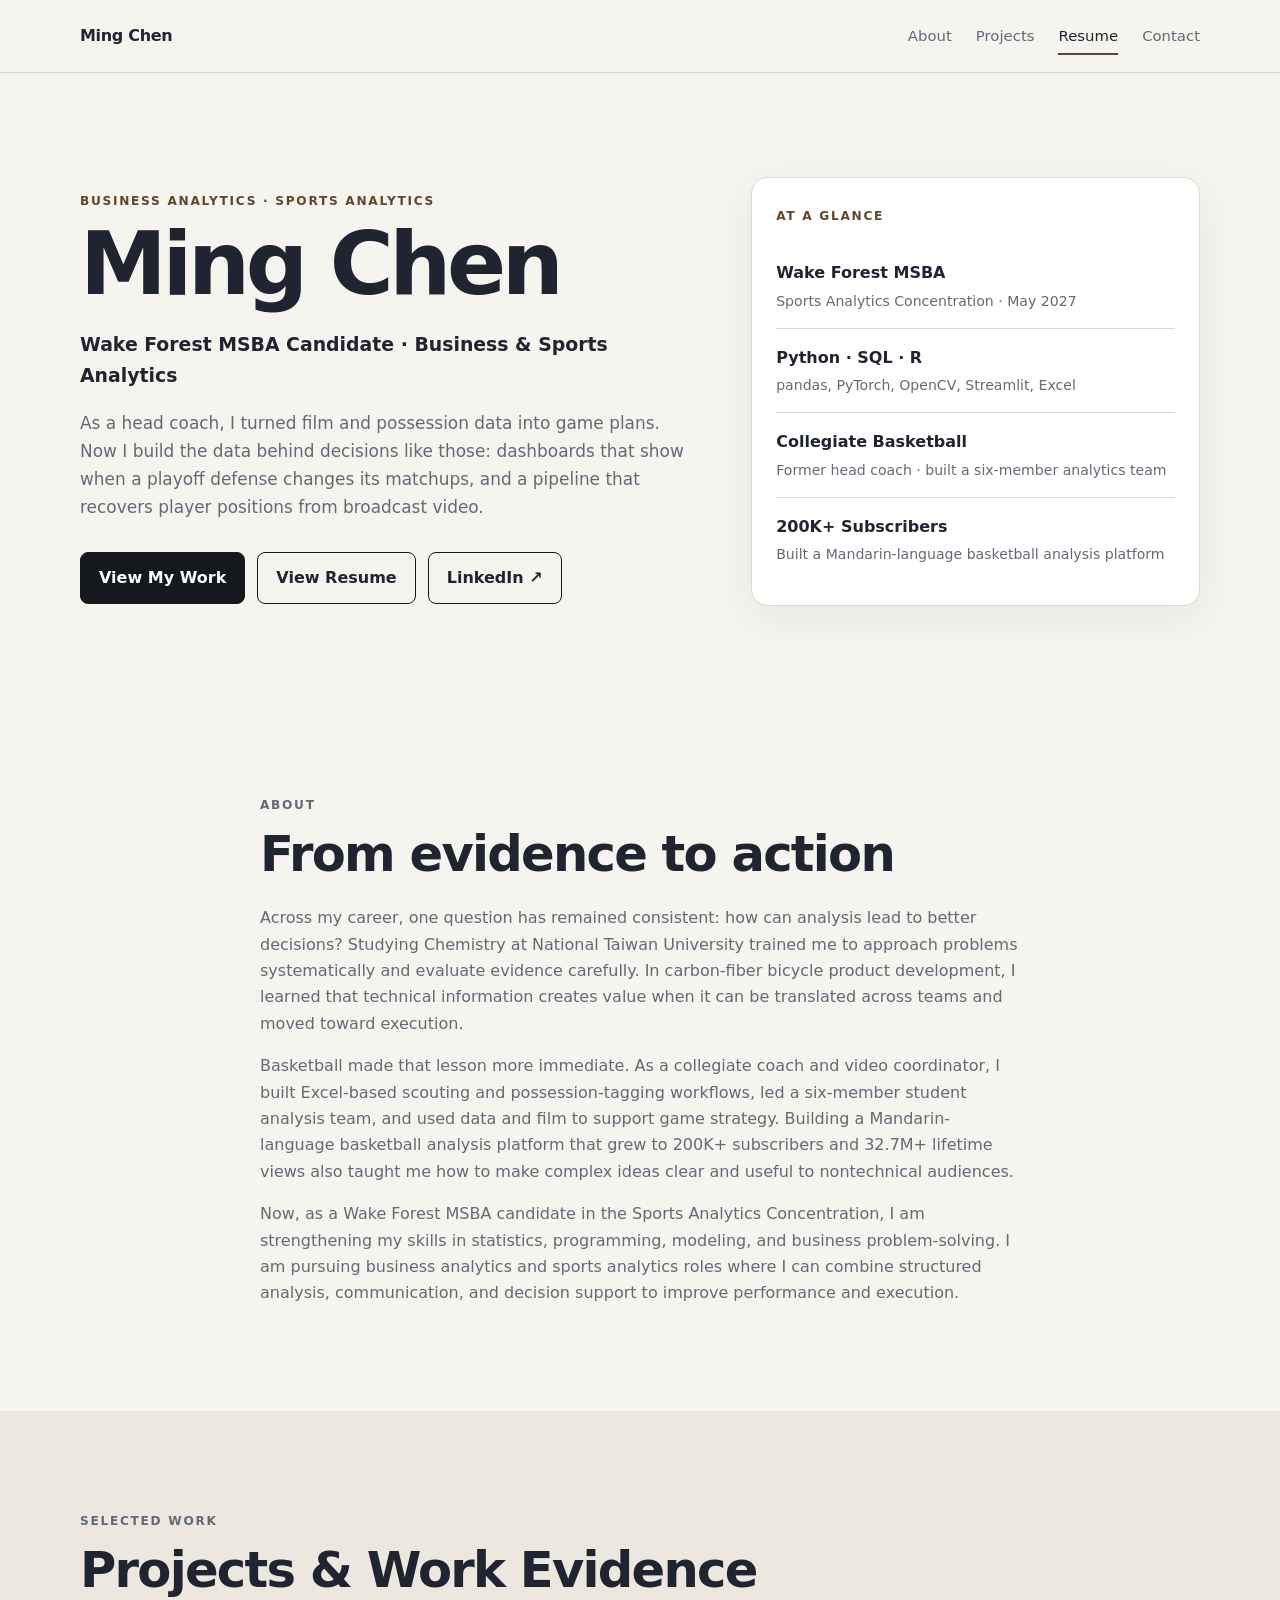
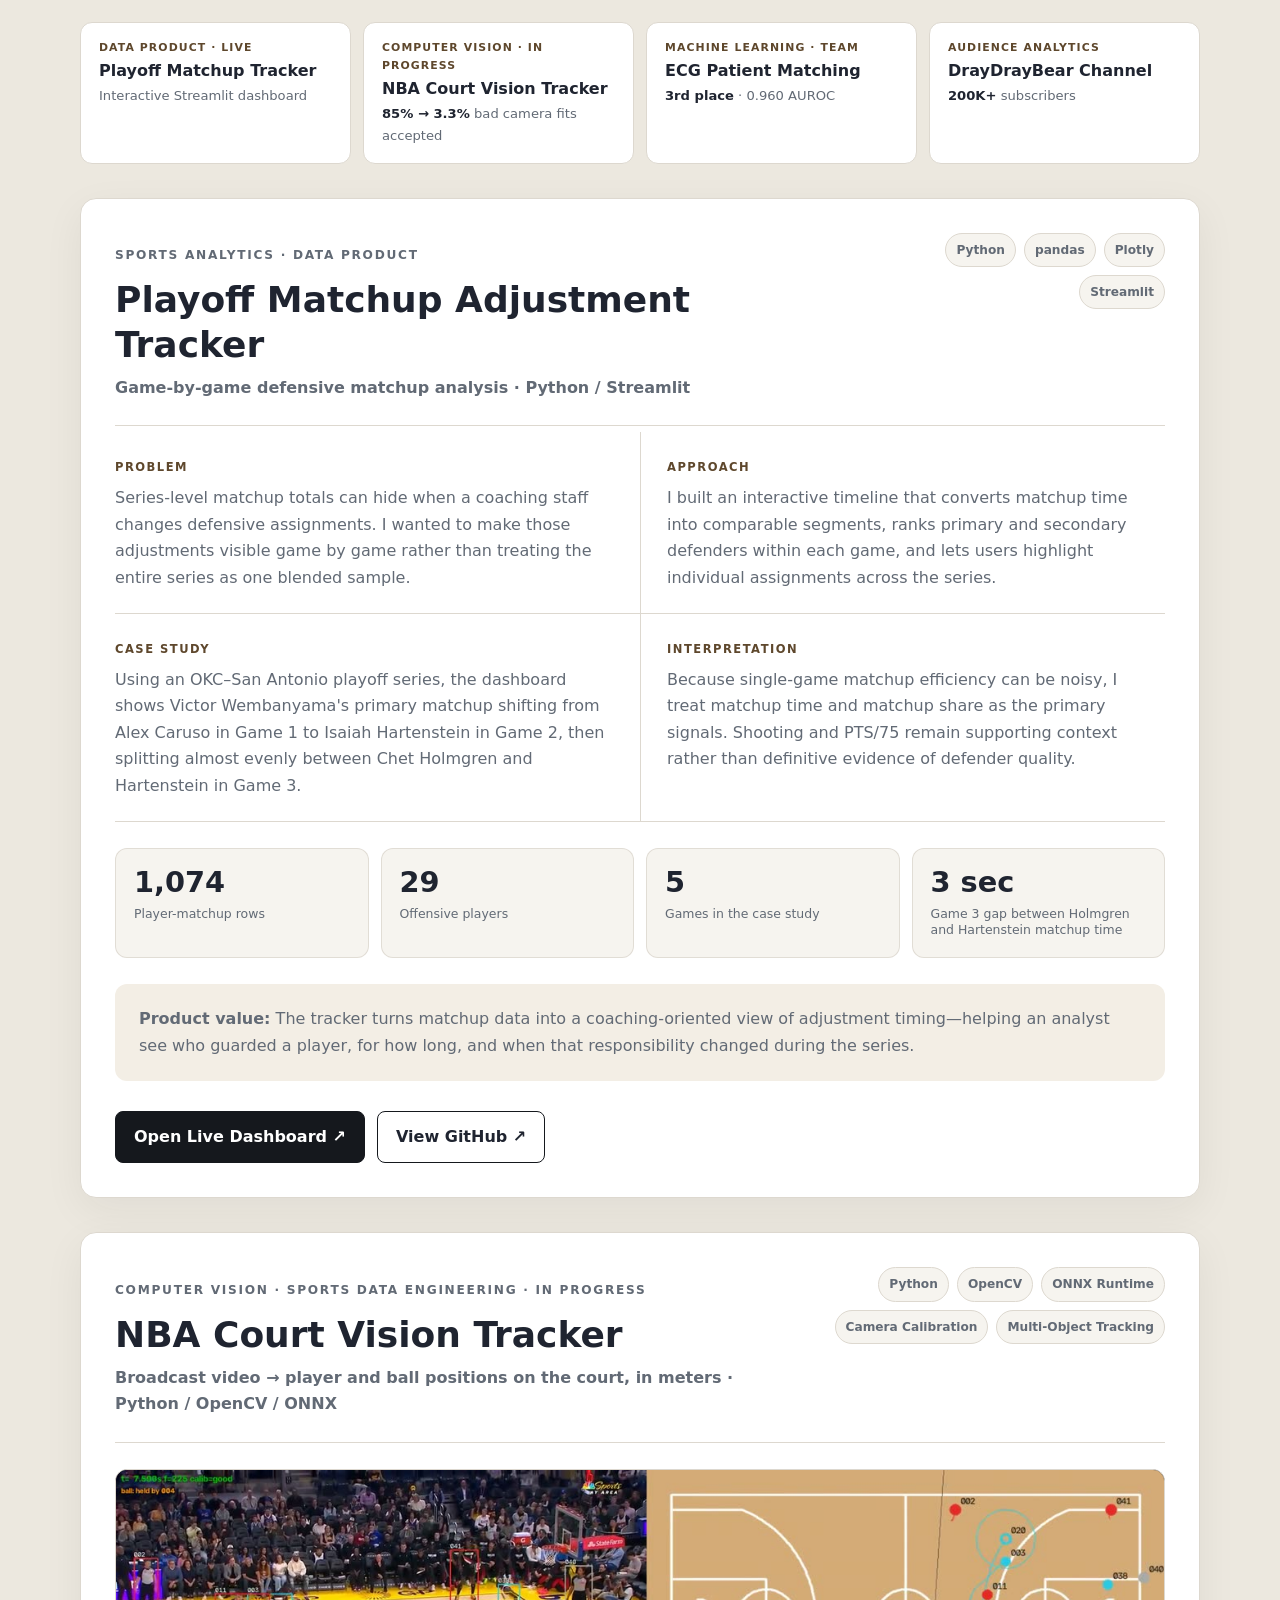
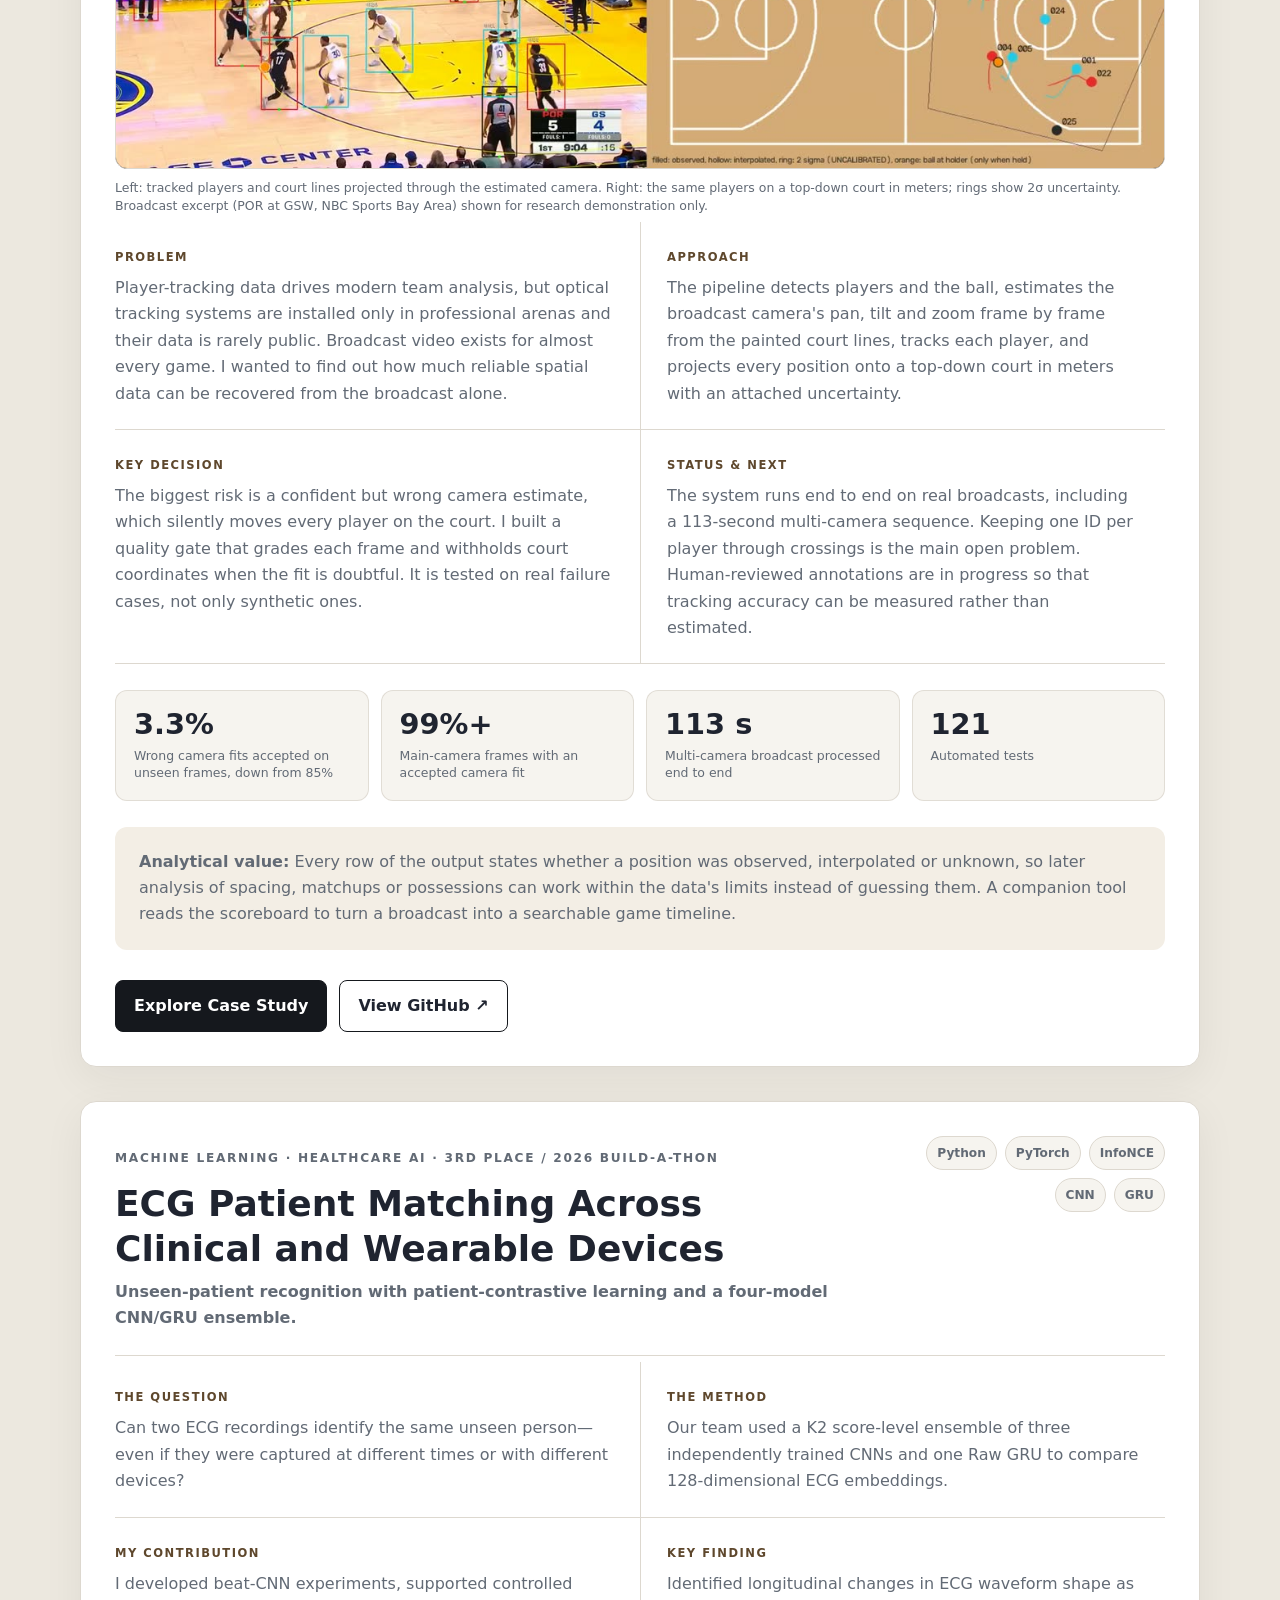
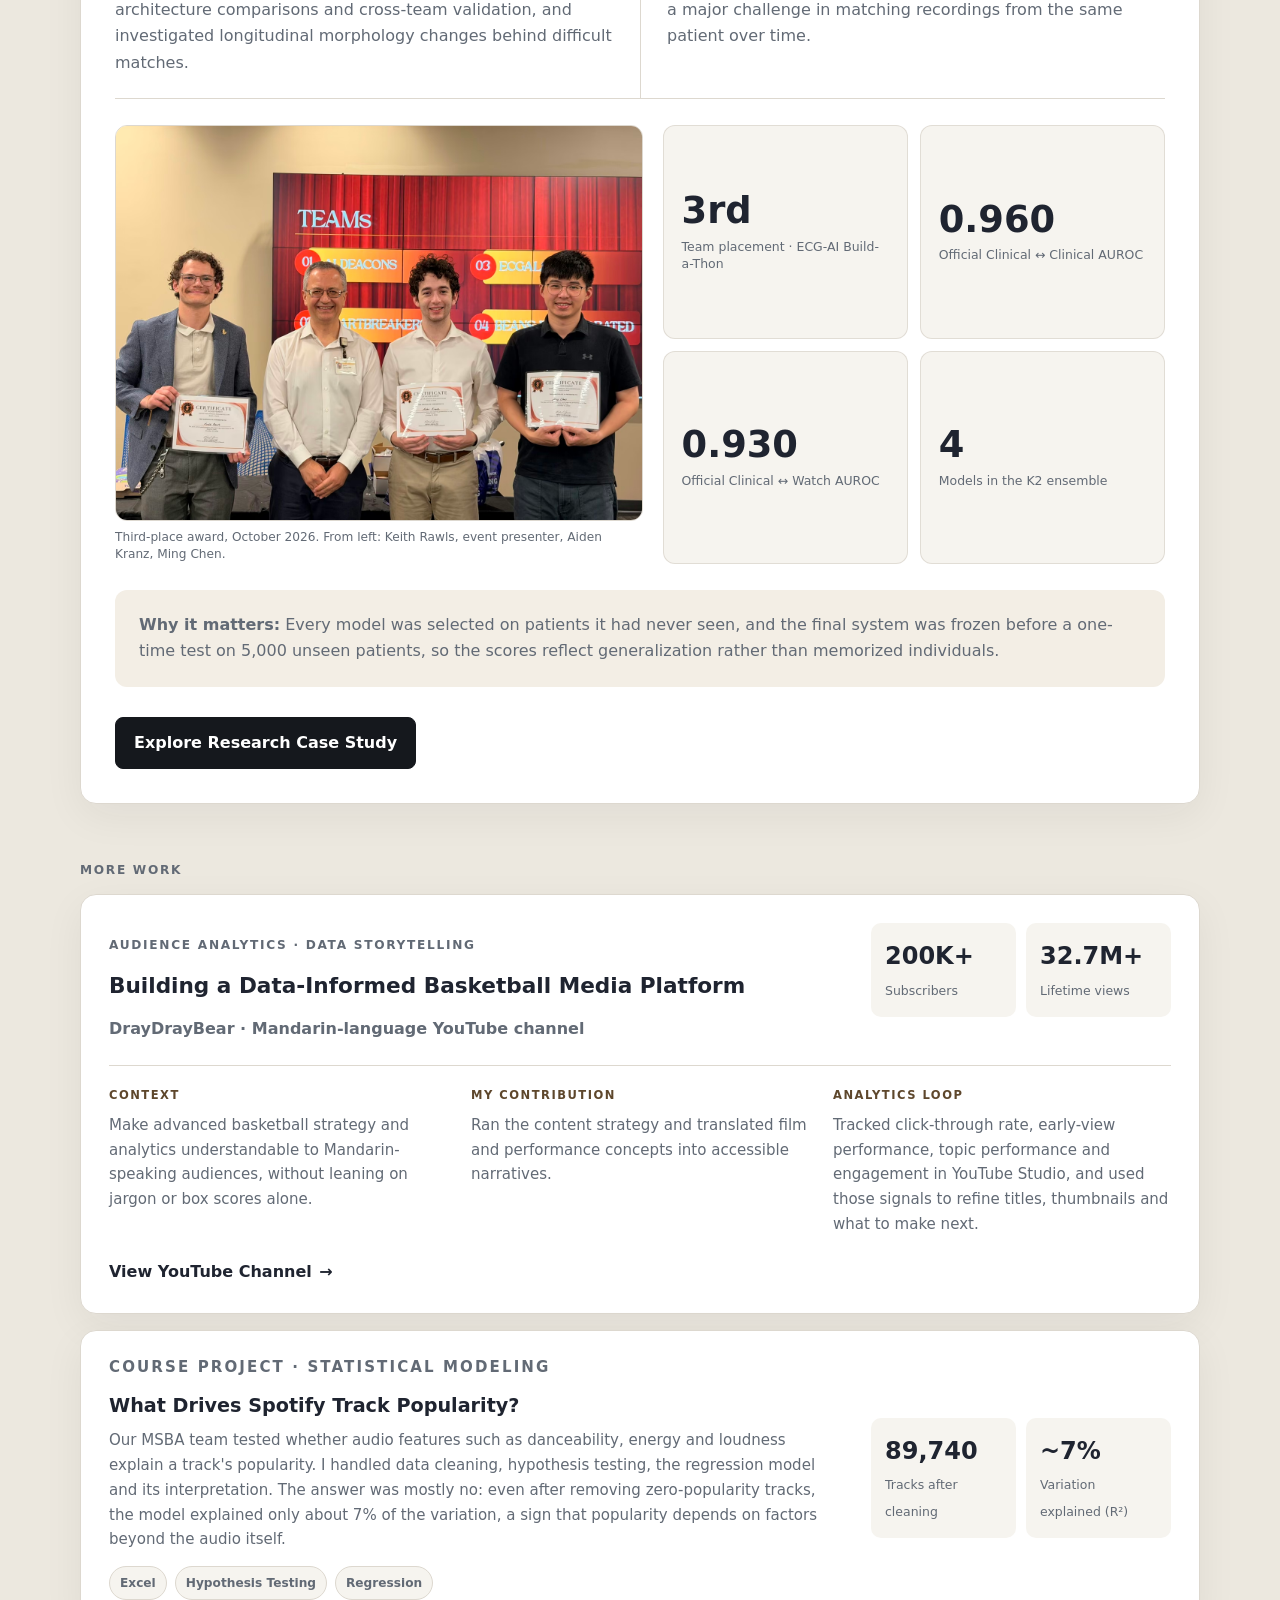
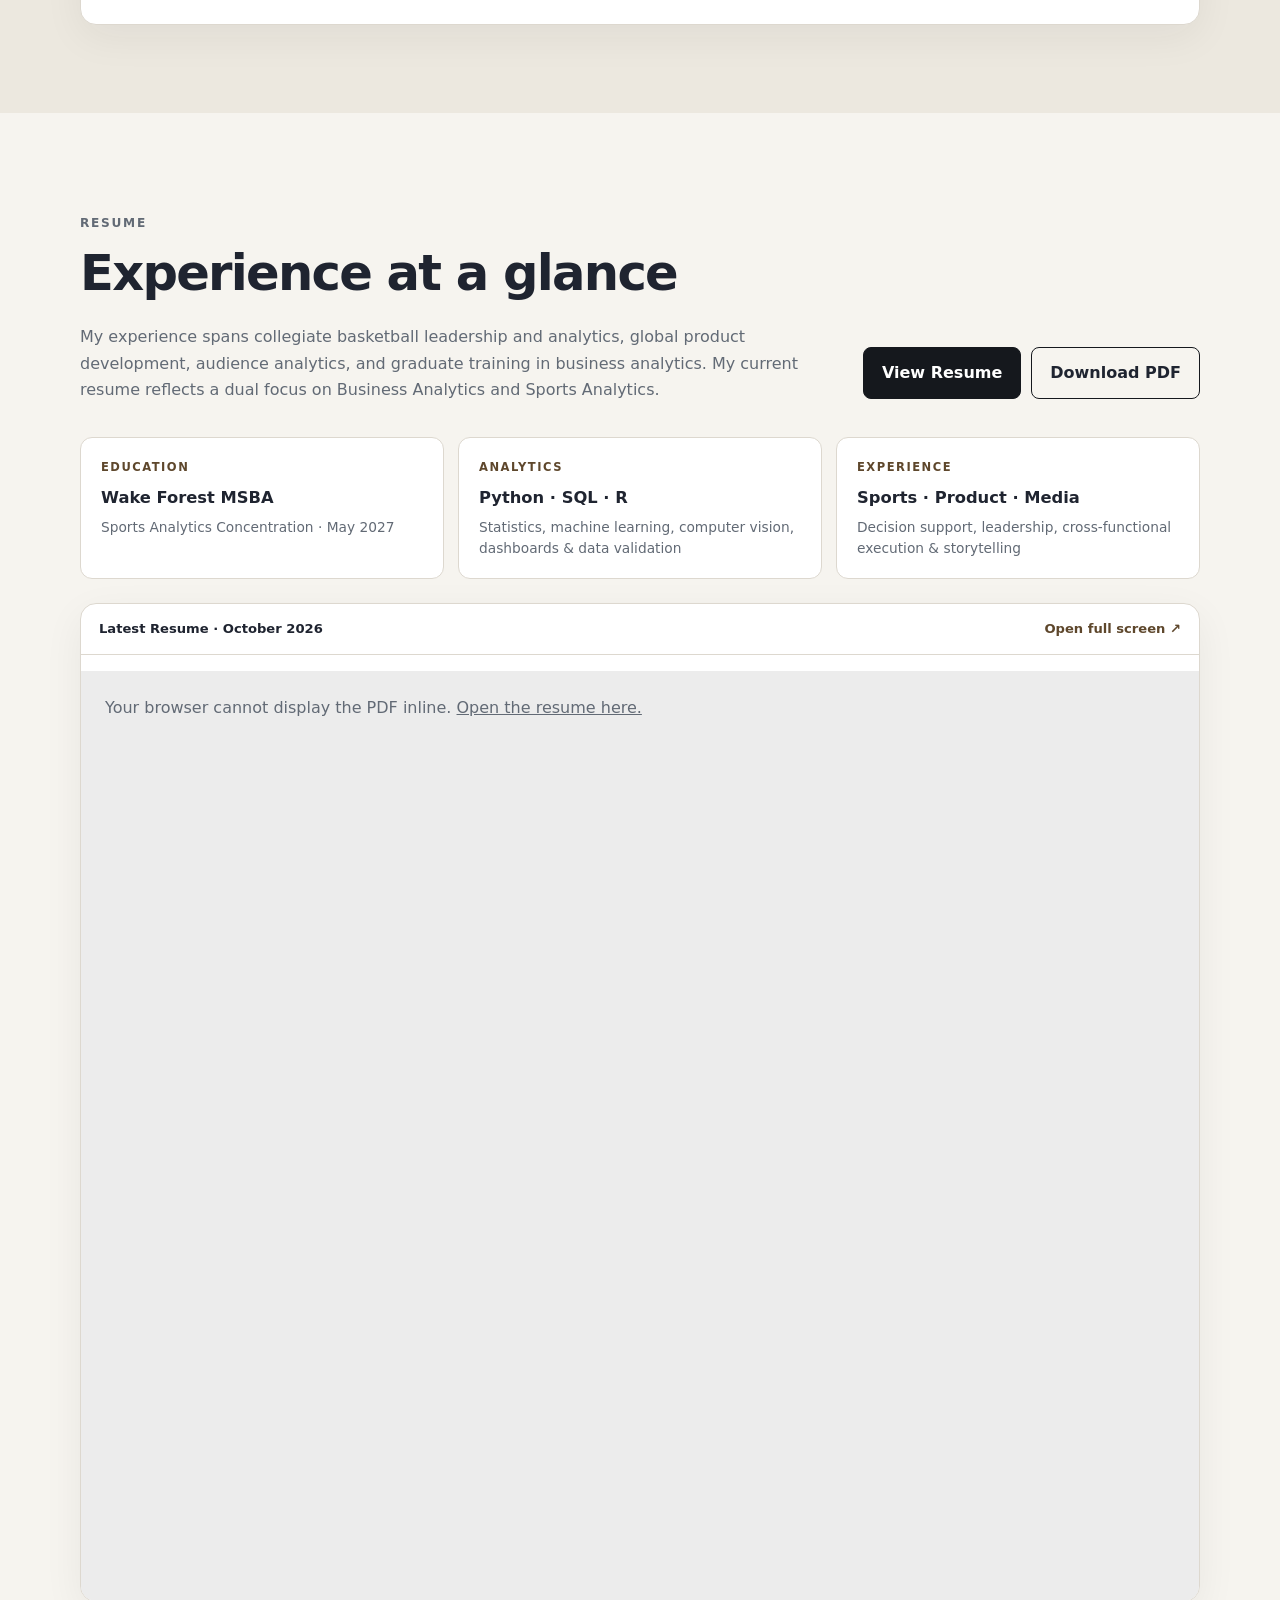
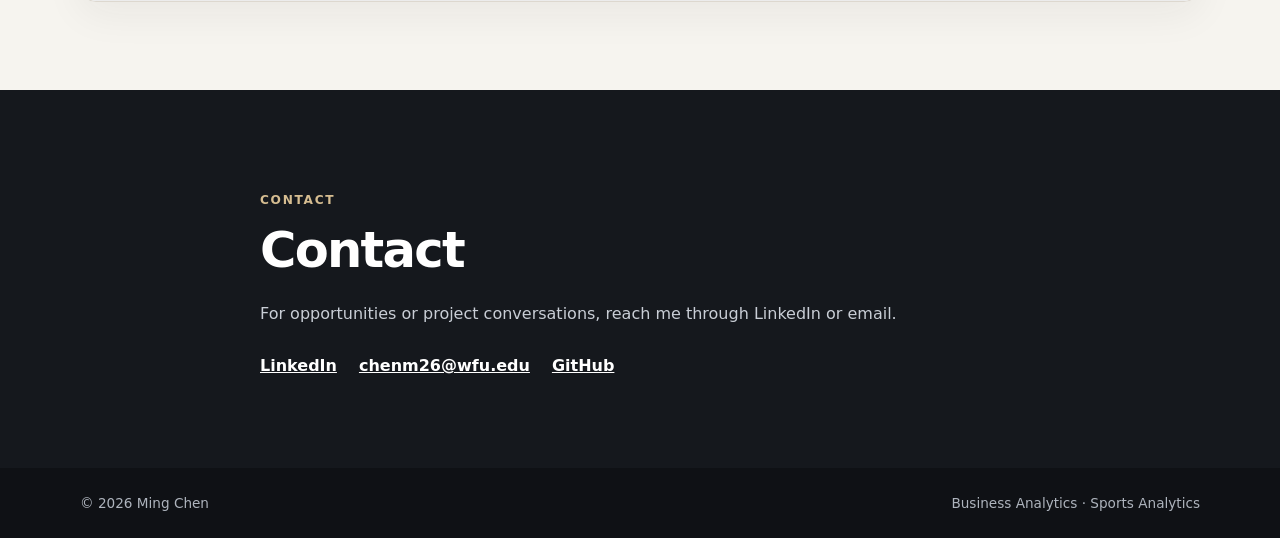
==== commit dde9d109: "Homepage: sharper hero, project index, ECG photo, compact secondary work Co-Authored-By: Claude Opus" ====
--- a/index.html
+++ b/index.html
@@ -29,7 +29,7 @@
           <h1>Ming Chen</h1>
           <p class="hero-title">Wake Forest MSBA Candidate · Business & Sports Analytics</p>
           <p class="hero-copy">
-            I combine real-world decision-making experience with business analytics to turn data, video, and complex information into clear, actionable insights across sports and business environments.
+            As a head coach, I turned film and possession data into game plans. Now I build the data behind decisions like those: dashboards that show when a playoff defense changes its matchups, and a pipeline that recovers player positions from broadcast video.
           </p>
           <div class="button-row">
             <a class="button primary" href="#projects">View My Work</a>
@@ -46,12 +46,12 @@
               <span>Sports Analytics Concentration · May 2027</span>
             </div>
             <div>
-              <strong>Python · SQL · R · Excel</strong>
-              <span>Analytics, modeling, visualization, and decision support</span>
+              <strong>Python · SQL · R</strong>
+              <span>pandas, PyTorch, OpenCV, Streamlit, Excel</span>
             </div>
             <div>
               <strong>Collegiate Basketball</strong>
-              <span>Former head coach · video and scouting workflows</span>
+              <span>Former head coach · built a six-member analytics team</span>
             </div>
             <div>
               <strong>200K+ Subscribers</strong>
@@ -83,7 +83,30 @@
         <p class="section-kicker">SELECTED WORK</p>
         <h2>Projects & Work Evidence</h2>
 
-        <article class="featured-project">
+        <div class="project-index" role="list" aria-label="Project index">
+          <a role="listitem" href="#project-matchup">
+            <span class="project-index-type">Data product · Live</span>
+            <strong>Playoff Matchup Tracker</strong>
+            <span class="project-index-stat">Interactive Streamlit dashboard</span>
+          </a>
+          <a role="listitem" href="#project-court-vision">
+            <span class="project-index-type">Computer vision · In progress</span>
+            <strong>NBA Court Vision Tracker</strong>
+            <span class="project-index-stat"><b>85% → 3.3%</b> bad camera fits accepted</span>
+          </a>
+          <a role="listitem" href="#project-ecg">
+            <span class="project-index-type">Machine learning · Team</span>
+            <strong>ECG Patient Matching</strong>
+            <span class="project-index-stat"><b>3rd place</b> · 0.960 AUROC</span>
+          </a>
+          <a role="listitem" href="#project-media">
+            <span class="project-index-type">Audience analytics</span>
+            <strong>DrayDrayBear Channel</strong>
+            <span class="project-index-stat"><b>200K+</b> subscribers</span>
+          </a>
+        </div>
+
+        <article class="featured-project" id="project-matchup">
           <div class="featured-project-header">
             <div>
               <p class="project-type">SPORTS ANALYTICS · DATA PRODUCT</p>
@@ -134,7 +157,7 @@
           </div>
         </article>
 
-        <article class="featured-project">
+        <article class="featured-project" id="project-court-vision">
           <div class="featured-project-header">
             <div>
               <p class="project-type">COMPUTER VISION · SPORTS DATA ENGINEERING · IN PROGRESS</p>
@@ -192,7 +215,7 @@
         </article>
 
 
-        <article class="featured-project">
+        <article class="featured-project" id="project-ecg">
   <div class="featured-project-header">
     <div>
       <p class="project-type">MACHINE LEARNING · HEALTHCARE AI · 3RD PLACE / 2026 BUILD-A-THON</p>
@@ -221,85 +244,72 @@
       <p>Identified longitudinal changes in ECG waveform shape as a major challenge in matching recordings from the same patient over time.</p>
     </div>
   </div>
-  <div class="featured-metrics">
-    <div><strong>3rd</strong><span>Team placement · ECG-AI Build-a-Thon</span></div>
-    <div><strong>0.960</strong><span>Official Clinical ↔ Clinical AUROC</span></div>
-    <div><strong>0.930</strong><span>Official Clinical ↔ Watch AUROC</span></div>
-    <div><strong>4</strong><span>Models in the K2 ensemble</span></div>
+  <div class="media-metrics">
+    <figure class="project-photo">
+      <picture>
+        <source srcset="assets/ecg/ecg-buildathon-third-place.avif" type="image/avif">
+        <img src="assets/ecg/ecg-buildathon-third-place.jpg" width="1400" height="1050" loading="lazy" decoding="async" alt="Keith Rawls, an event presenter, Aiden Kranz and Ming Chen holding third-place certificates at the 2026 ECG-AI Build-a-Thon">
+      </picture>
+      <figcaption>Third-place award, October 2026. From left: Keith Rawls, event presenter, Aiden Kranz, Ming Chen.</figcaption>
+    </figure>
+    <div class="featured-metrics">
+      <div><strong>3rd</strong><span>Team placement · ECG-AI Build-a-Thon</span></div>
+      <div><strong>0.960</strong><span>Official Clinical ↔ Clinical AUROC</span></div>
+      <div><strong>0.930</strong><span>Official Clinical ↔ Watch AUROC</span></div>
+      <div><strong>4</strong><span>Models in the K2 ensemble</span></div>
+    </div>
   </div>
-  <div class="impact-box"><p><strong>Outcome:</strong> Earned third place in the 2026 ECG-AI Build-a-Thon, with official AUROC scores of 0.960 (clinical-to-clinical) and 0.930 (clinical-to-Apple Watch).</p></div>
+  <div class="impact-box"><p><strong>Why it matters:</strong> Every model was selected on patients it had never seen, and the final system was frozen before a one-time test on 5,000 unseen patients, so the scores reflect generalization rather than memorized individuals.</p></div>
   <div class="button-row"><a class="button primary" href="ecg-patient-matching.html">Explore Research Case Study</a></div>
 </article>
 
-        <div class="project-grid secondary-projects">
-          <article class="project-card case-card">
-            <p class="project-type">AUDIENCE ANALYTICS · DATA STORYTELLING</p>
-            <h3>Building a Data-Informed Basketball Media Platform</h3>
-            <p class="project-lead">DrayDrayBear · Mandarin-language YouTube Channel</p>
-
-            <div class="mini-story">
-              <div>
-                <span class="story-label">CONTEXT</span>
-                <p>I wanted to make advanced basketball strategy and analytics understandable to Mandarin-speaking audiences without relying on technical language or traditional box-score explanations alone.</p>
-              </div>
-              <div>
-                <span class="story-label">MY CONTRIBUTION</span>
-                <p>I developed the content strategy, translated film and performance concepts into accessible narratives, and used YouTube Studio analytics to evaluate how audiences responded to different topics and packaging choices.</p>
-              </div>
-              <div>
-                <span class="story-label">ANALYTICS LOOP</span>
-                <p>I tracked click-through rate, early-view performance, topic performance, and viewer engagement patterns, then used those signals to refine titles, thumbnails, and future content direction.</p>
-              </div>
-            </div>
-
+        <div class="more-work-head">
+          <p class="section-kicker">MORE WORK</p>
+        </div>
+
+        <article class="project-card wide-card" id="project-media">
+          <div class="wide-card-head">
+            <div>
+              <p class="project-type">AUDIENCE ANALYTICS · DATA STORYTELLING</p>
+              <h3>Building a Data-Informed Basketball Media Platform</h3>
+              <p class="project-lead">DrayDrayBear · Mandarin-language YouTube channel</p>
+            </div>
             <div class="metric-row">
               <div><strong>200K+</strong><span>Subscribers</span></div>
               <div><strong>32.7M+</strong><span>Lifetime views</span></div>
             </div>
-
-            <p class="outcome"><strong>Outcome:</strong> Scaled the platform by combining audience analytics, iterative content development, and clear data storytelling—demonstrating how analytical insight can shape both communication and user engagement.</p>
-            <a class="text-link" href="https://www.youtube.com/@DrayDrayBear" target="_blank" rel="noopener noreferrer">View YouTube Channel <span aria-hidden="true">→</span></a>
-          </article>
-
-          <article class="project-card case-card">
-            <p class="project-type">BUSINESS ANALYTICS · STATISTICAL MODELING</p>
-            <h3>Exploring What Drives Spotify Track Popularity</h3>
-            <p class="project-lead">Wake Forest MSBA · Team Analytics Project</p>
-
+          </div>
+          <div class="wide-story">
+            <div>
+              <span class="story-label">CONTEXT</span>
+              <p>Make advanced basketball strategy and analytics understandable to Mandarin-speaking audiences, without leaning on jargon or box scores alone.</p>
+            </div>
+            <div>
+              <span class="story-label">MY CONTRIBUTION</span>
+              <p>Ran the content strategy and translated film and performance concepts into accessible narratives.</p>
+            </div>
+            <div>
+              <span class="story-label">ANALYTICS LOOP</span>
+              <p>Tracked click-through rate, early-view performance, topic performance and engagement in YouTube Studio, and used those signals to refine titles, thumbnails and what to make next.</p>
+            </div>
+          </div>
+          <a class="text-link" href="https://www.youtube.com/@DrayDrayBear" target="_blank" rel="noopener noreferrer">View YouTube Channel <span aria-hidden="true">→</span></a>
+        </article>
+
+        <article class="project-card mini-project">
+          <div class="mini-project-main">
+            <p class="project-type">COURSE PROJECT · STATISTICAL MODELING</p>
+            <h3>What Drives Spotify Track Popularity?</h3>
+            <p>Our MSBA team tested whether audio features such as danceability, energy and loudness explain a track's popularity. I handled data cleaning, hypothesis testing, the regression model and its interpretation. The answer was mostly no: even after removing zero-popularity tracks, the model explained only about 7% of the variation, a sign that popularity depends on factors beyond the audio itself.</p>
             <div class="tool-tags" aria-label="Project tools">
-              <span>Excel</span>
-              <span>Descriptive Statistics</span>
-              <span>Hypothesis Testing</span>
-              <span>Regression</span>
-            </div>
-
-            <div class="mini-story">
-              <div>
-                <span class="story-label">QUESTION</span>
-                <p>Using a large Spotify track dataset, our team examined how audio characteristics such as danceability, energy, loudness, and related features were associated with track popularity.</p>
-              </div>
-              <div>
-                <span class="story-label">APPROACH</span>
-                <p>We cleaned and summarized the data, examined distributions and visual patterns, built probability and inference analyses, and then used multiple linear regression to test how well the available audio features explained popularity.</p>
-              </div>
-              <div>
-                <span class="story-label">MY CONTRIBUTION</span>
-                <p>My contribution included Excel-based data cleaning and descriptive analysis, hypothesis testing, regression modeling, and interpretation of the results, with a focus on communicating what the model could—and could not—support.</p>
-              </div>
-              <div>
-                <span class="story-label">KEY INSIGHT</span>
-                <p>After removing tracks with a popularity score of zero, the regression still explained only about 7% of the variation in popularity. Rather than treating the low R² as a failed model, we interpreted it as evidence that audio features alone provide limited predictive power.</p>
-              </div>
-            </div>
-
-            <div class="metric-row">
-              <div><strong>89,740</strong><span>Unique tracks after initial cleaning</span></div>
-              <div><strong>~7%</strong><span>Popularity variation explained by the regression model</span></div>
-            </div>
-
-            <p class="outcome"><strong>Business implication:</strong> The project reinforced the importance of model limitations and variable selection. A stronger popularity model would likely require information beyond the audio characteristics available in this dataset.</p>
-          </article>
-        </div>
+              <span>Excel</span><span>Hypothesis Testing</span><span>Regression</span>
+            </div>
+          </div>
+          <div class="metric-row mini-metrics">
+            <div><strong>89,740</strong><span>Tracks after cleaning</span></div>
+            <div><strong>~7%</strong><span>Variation explained (R²)</span></div>
+          </div>
+        </article>
       </div>
     </section>
 
@@ -327,8 +337,8 @@
           </div>
           <div>
             <span class="story-label">ANALYTICS</span>
-            <strong>Python · SQL · R · Excel</strong>
-            <p>Statistical analysis, visualization, data cleaning & reporting</p>
+            <strong>Python · SQL · R</strong>
+            <p>Statistics, machine learning, computer vision, dashboards & data validation</p>
           </div>
           <div>
             <span class="story-label">EXPERIENCE</span>
@@ -356,7 +366,7 @@
         <p>For opportunities or project conversations, reach me through LinkedIn or email.</p>
         <div class="contact-links">
           <a href="https://www.linkedin.com/in/mingchen-analytics/?locale=en" target="_blank" rel="noopener noreferrer">LinkedIn</a>
-          <a href="mailto:chenm26@wfu.edu">Email</a>
+          <a href="mailto:chenm26@wfu.edu">chenm26@wfu.edu</a>
           <a href="https://github.com/mingchen-analytics" target="_blank" rel="noopener noreferrer">GitHub</a>
         </div>
       </div>
--- a/styles.css
+++ b/styles.css
@@ -444,4 +444,109 @@
     opacity: 1;
     transform: none;
   }
-}+}
+/* Project index: scannable entry points to each project */
+.project-index {
+  display: grid;
+  grid-template-columns: repeat(4, 1fr);
+  gap: 12px;
+  margin-top: 8px;
+}
+.project-index a {
+  display: flex;
+  flex-direction: column;
+  gap: 4px;
+  padding: 16px 18px;
+  background: var(--surface);
+  border: 1px solid var(--line);
+  border-radius: 12px;
+  text-decoration: none;
+  transition: border-color .18s ease, transform .18s ease;
+}
+.project-index-type {
+  font-size: .68rem;
+  font-weight: 800;
+  letter-spacing: .1em;
+  text-transform: uppercase;
+  color: var(--accent-dark);
+}
+.project-index strong { font-size: 1rem; line-height: 1.3; color: var(--text); }
+.project-index-stat { font-size: .82rem; color: var(--muted); }
+.project-index-stat b { color: var(--text); }
+@media (hover: hover) and (pointer: fine) {
+  .project-index a:hover { border-color: var(--accent); transform: translateY(-2px); }
+}
+.featured-project[id], .project-card[id] { scroll-margin-top: 96px; }
+
+/* Featured card with a photo beside its metrics */
+.media-metrics {
+  display: grid;
+  grid-template-columns: 1.05fr 1fr;
+  gap: 20px;
+  align-items: stretch;
+  margin: 26px 0;
+}
+.media-metrics .featured-metrics { grid-template-columns: 1fr 1fr; grid-auto-rows: 1fr; margin: 0; }
+.media-metrics .featured-metrics div { display: flex; flex-direction: column; justify-content: center; }
+.media-metrics .featured-metrics strong { font-size: 2.3rem; }
+.project-photo { margin: 0; }
+.project-photo picture, .project-photo img { display: block; }
+.project-photo img {
+  width: 100%;
+  height: auto;
+  aspect-ratio: 4 / 3;
+  object-fit: cover;
+  border-radius: 12px;
+  border: 1px solid var(--line);
+  background: #eee8dc;
+}
+.project-photo figcaption { margin-top: 8px; font-size: .76rem; line-height: 1.45; color: var(--muted); }
+
+/* More work: one wide card, one compact card */
+.more-work-head { margin-top: 56px; }
+.more-work-head .section-kicker { margin: 0; }
+.wide-card { margin-top: 14px; }
+.wide-card-head {
+  display: flex;
+  justify-content: space-between;
+  align-items: flex-start;
+  gap: 28px;
+}
+.wide-card-head .metric-row { margin: 0; min-width: 300px; }
+.wide-card-head .project-lead { margin-bottom: 0; }
+.wide-story {
+  display: grid;
+  grid-template-columns: repeat(3, 1fr);
+  gap: 24px;
+  margin: 22px 0 20px;
+  padding-top: 20px;
+  border-top: 1px solid var(--line);
+}
+.wide-story p { margin: 0; font-size: .94rem; }
+.mini-project {
+  margin-top: 16px;
+  display: grid;
+  grid-template-columns: 1fr 300px;
+  gap: 28px;
+  align-items: center;
+  padding: 24px 28px;
+}
+.mini-project h3 { font-size: 1.2rem; margin: 6px 0 10px; }
+.mini-project p { margin: 0 0 14px; font-size: .94rem; }
+.mini-project .tool-tags { justify-content: flex-start; max-width: none; }
+.mini-metrics { margin: 0; }
+
+@media (max-width: 850px) {
+  .project-index { grid-template-columns: 1fr 1fr; }
+  .media-metrics { grid-template-columns: 1fr; }
+  .media-metrics .featured-metrics strong { font-size: 1.8rem; }
+  .wide-card-head { flex-direction: column; }
+  .wide-card-head .metric-row { min-width: 0; width: 100%; }
+  .wide-story { grid-template-columns: 1fr; gap: 16px; }
+  .mini-project { grid-template-columns: 1fr; }
+}
+@media (max-width: 560px) {
+  .project-index { grid-template-columns: 1fr; }
+  .project-index a { padding: 13px 15px; }
+  .mini-project { padding: 22px; }
+}
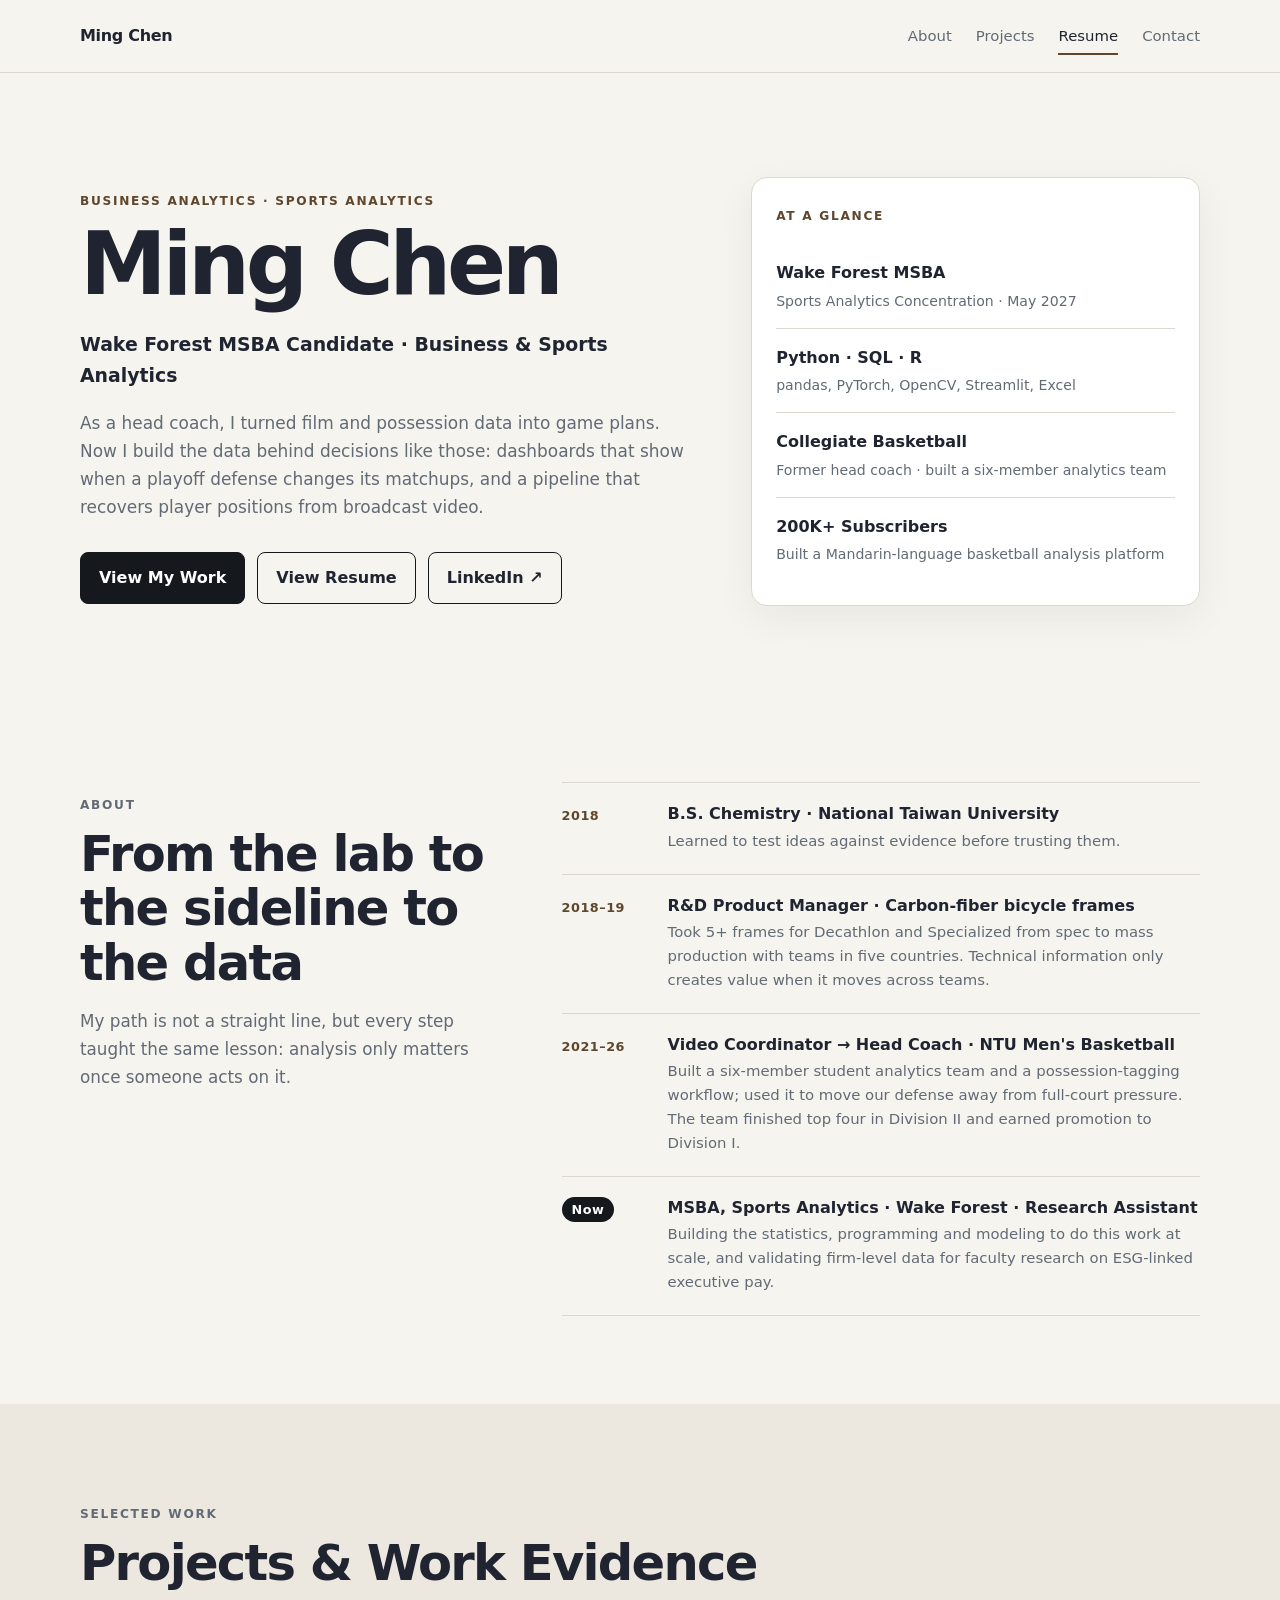
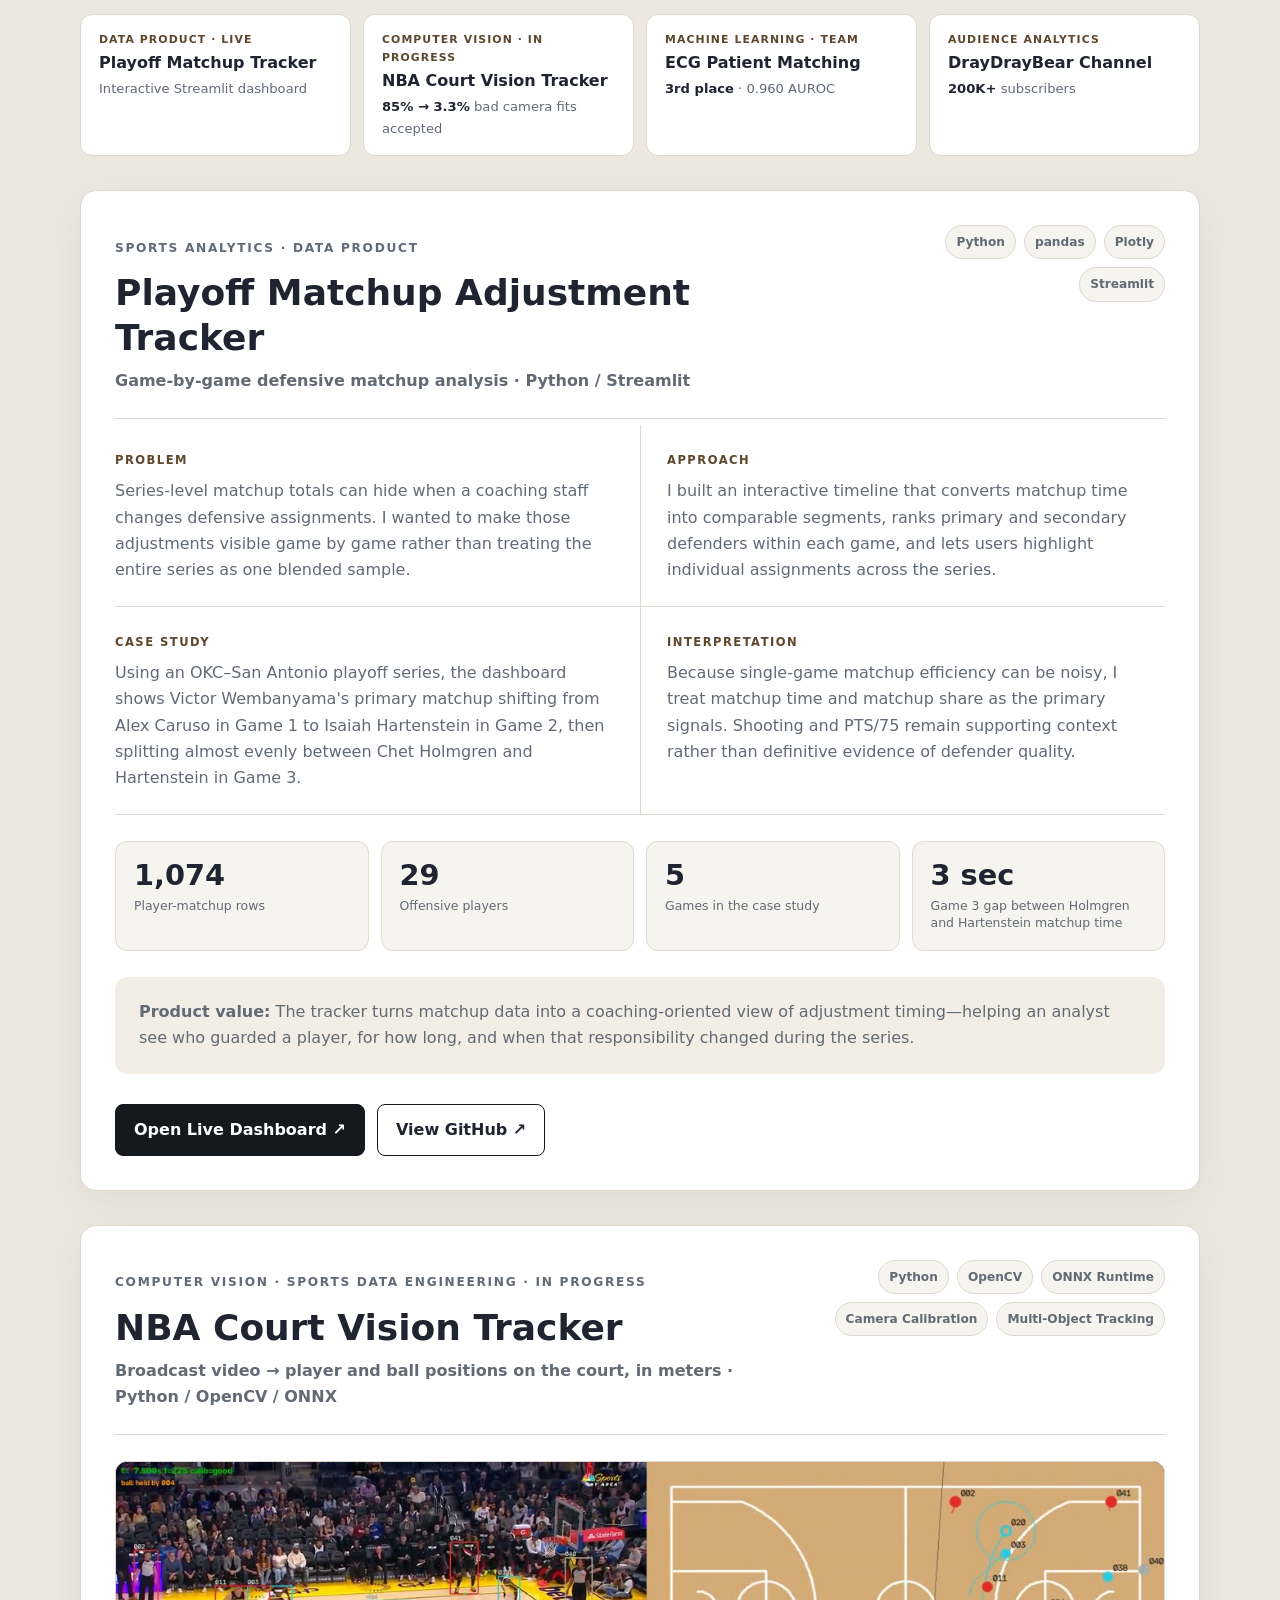
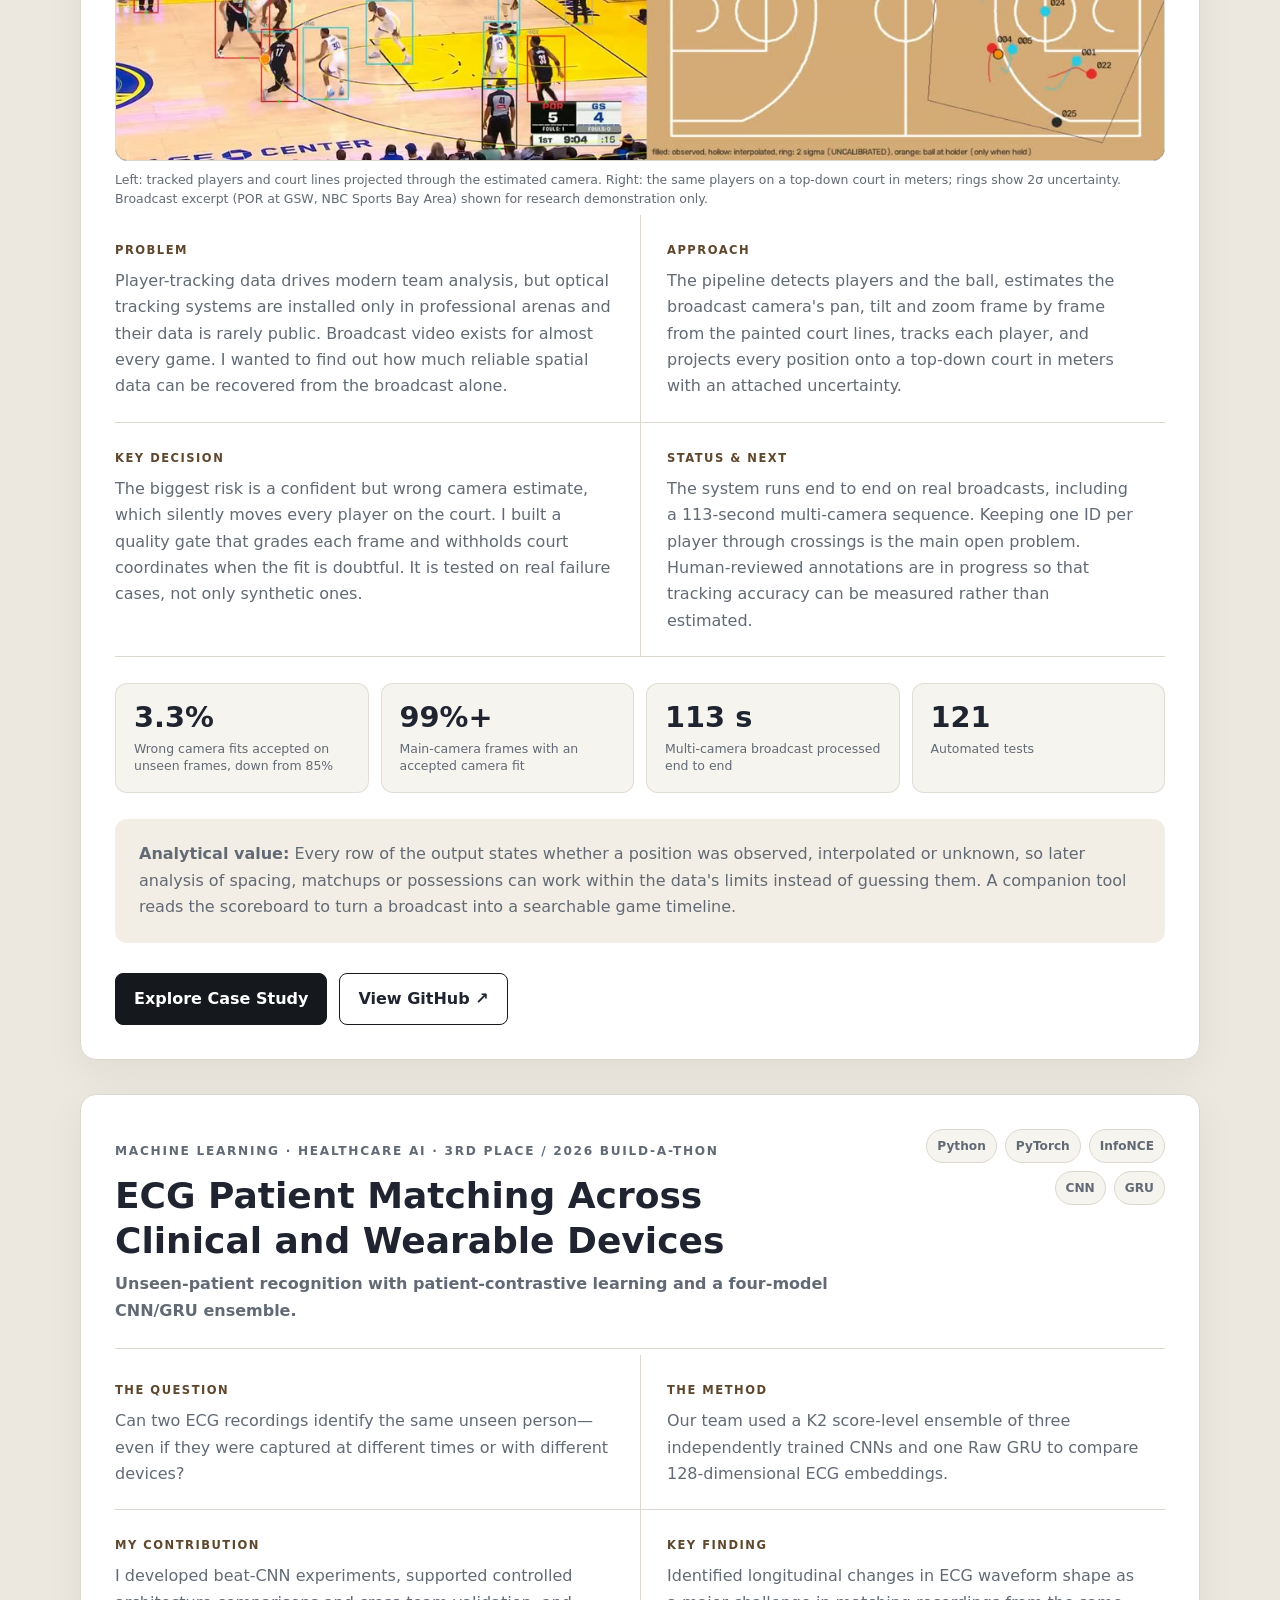
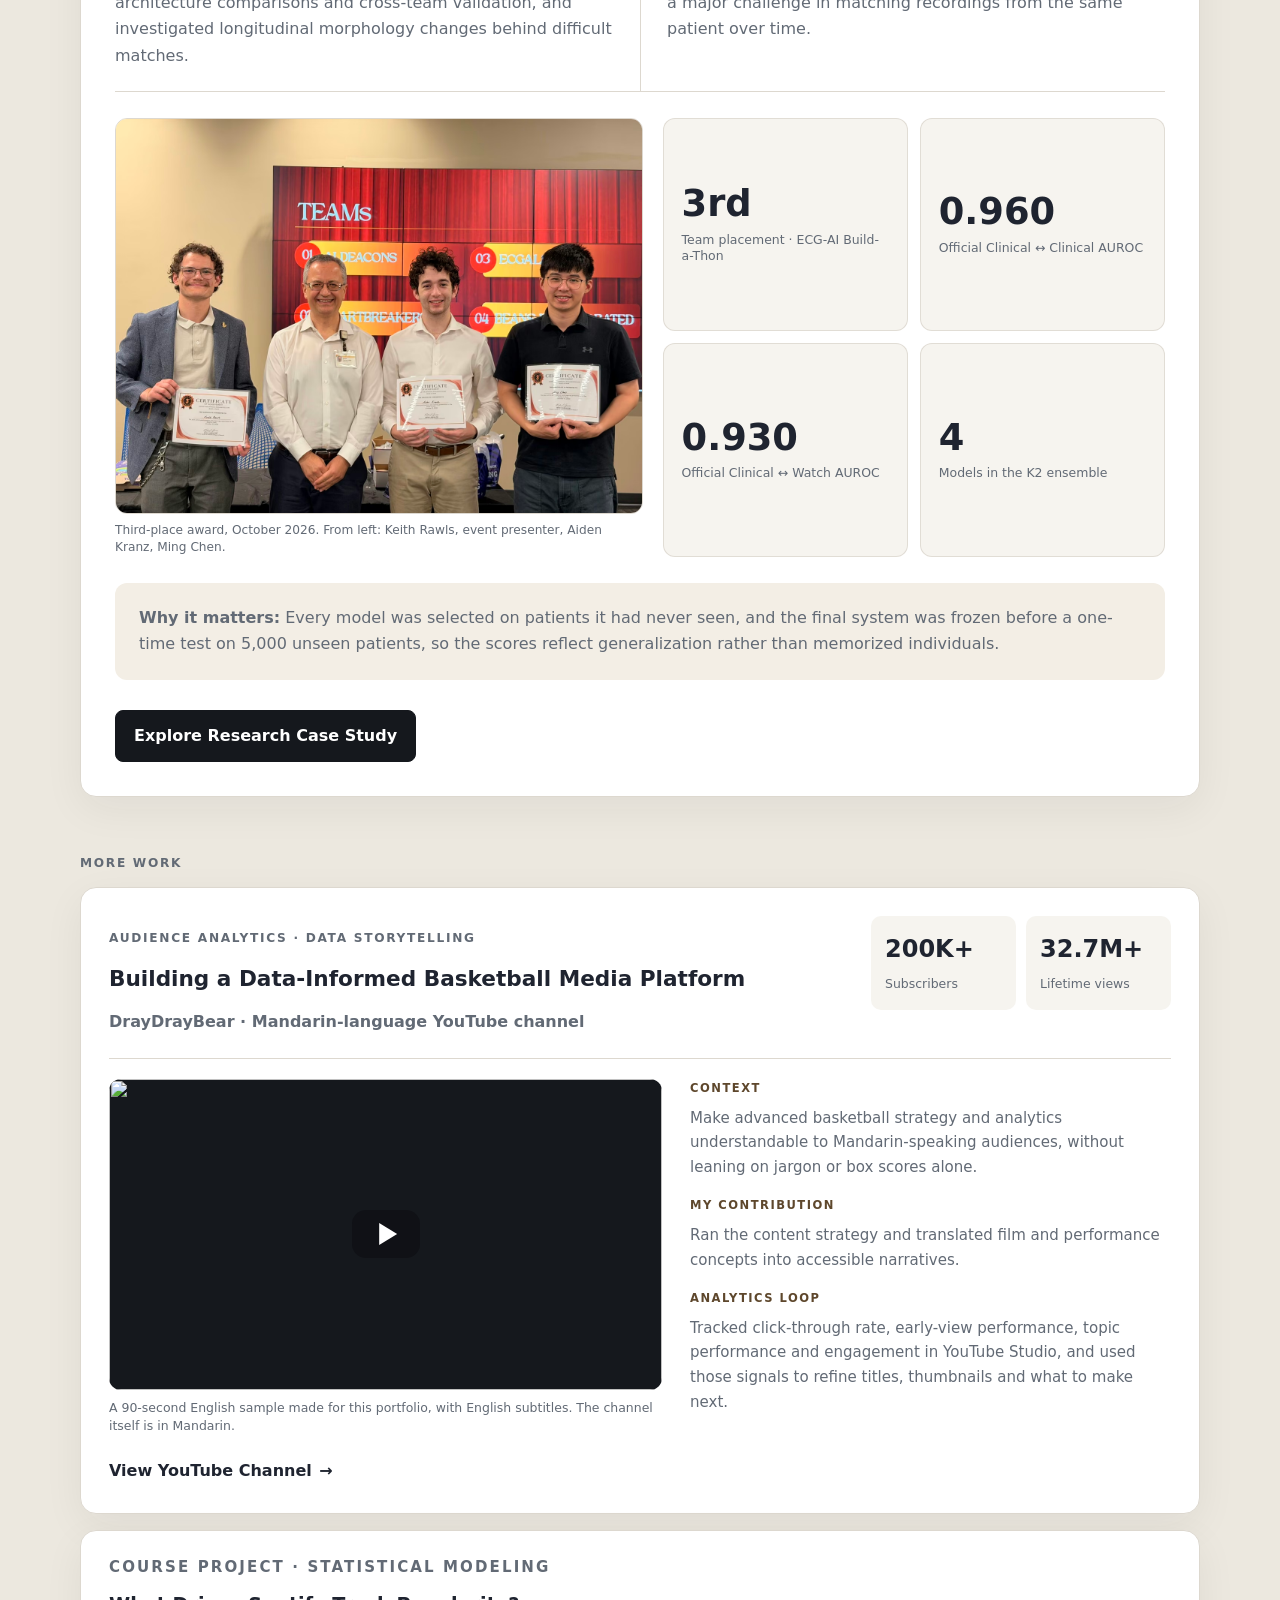
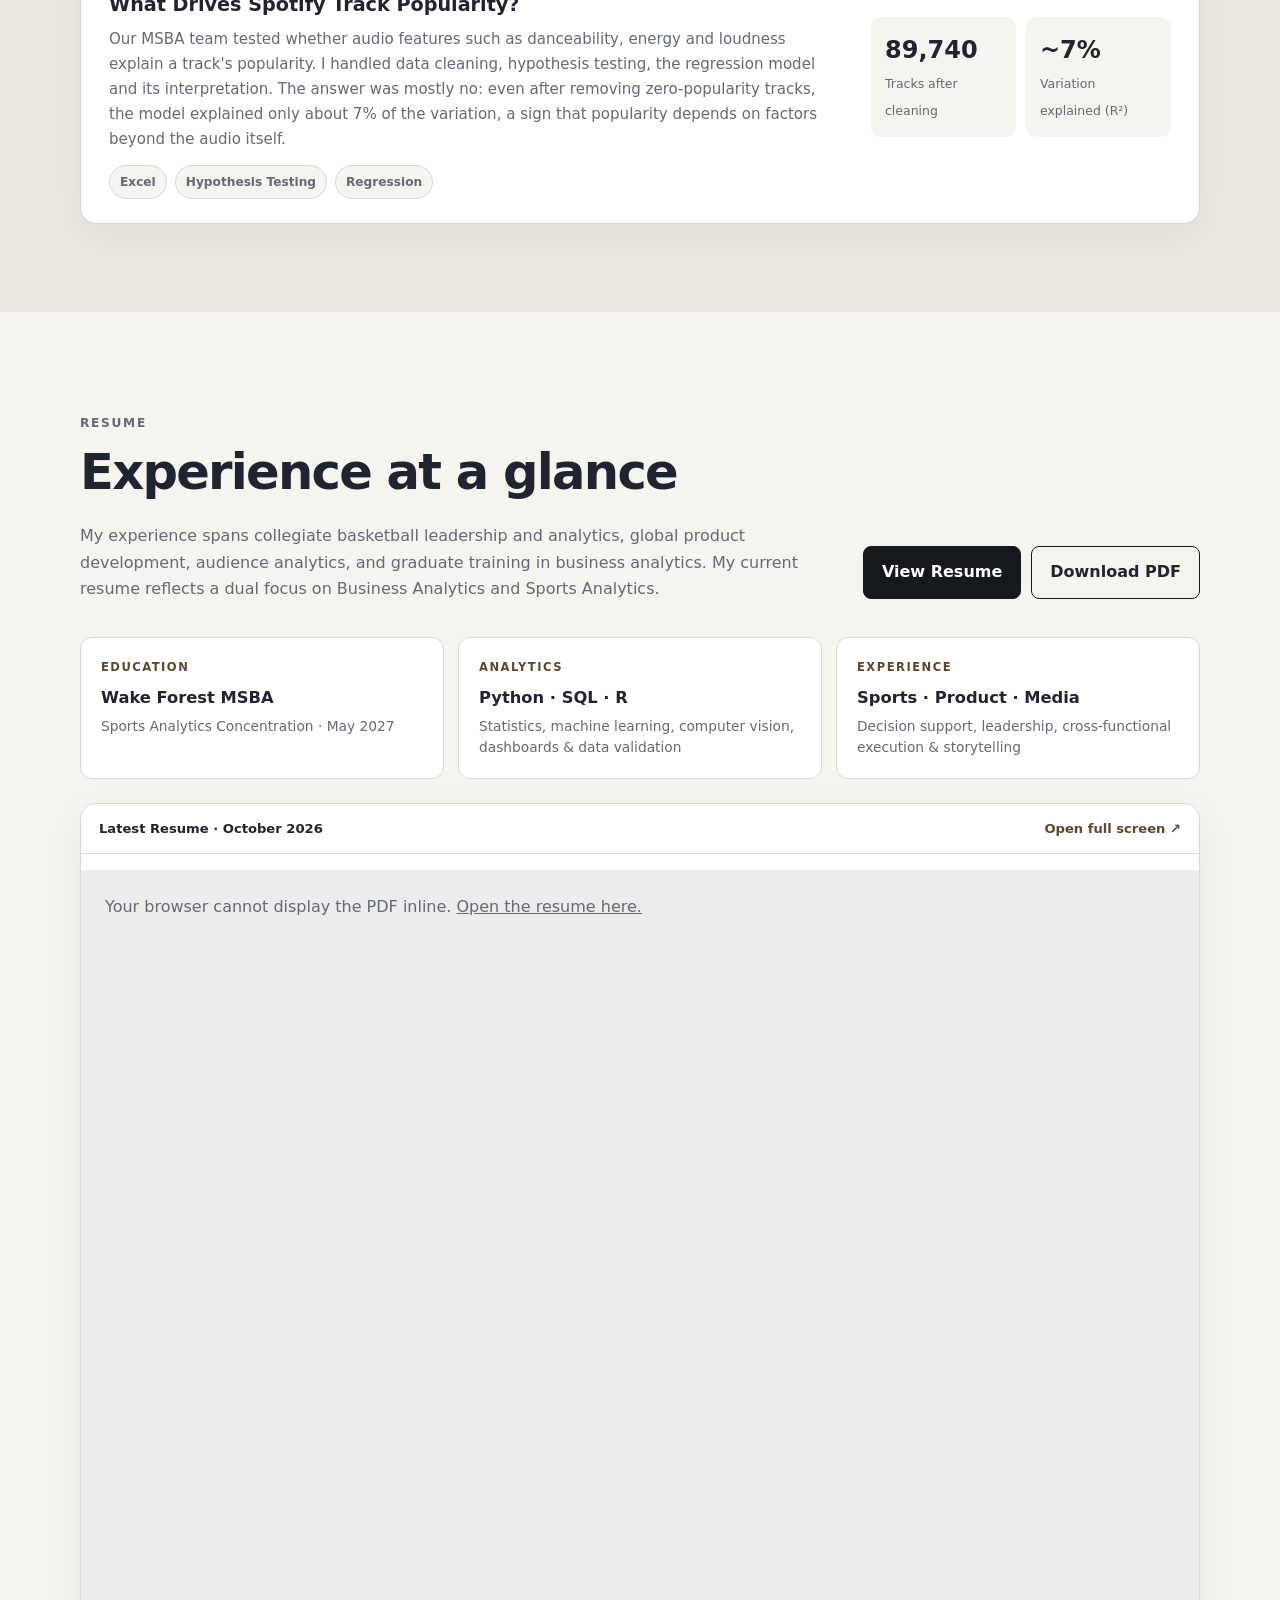
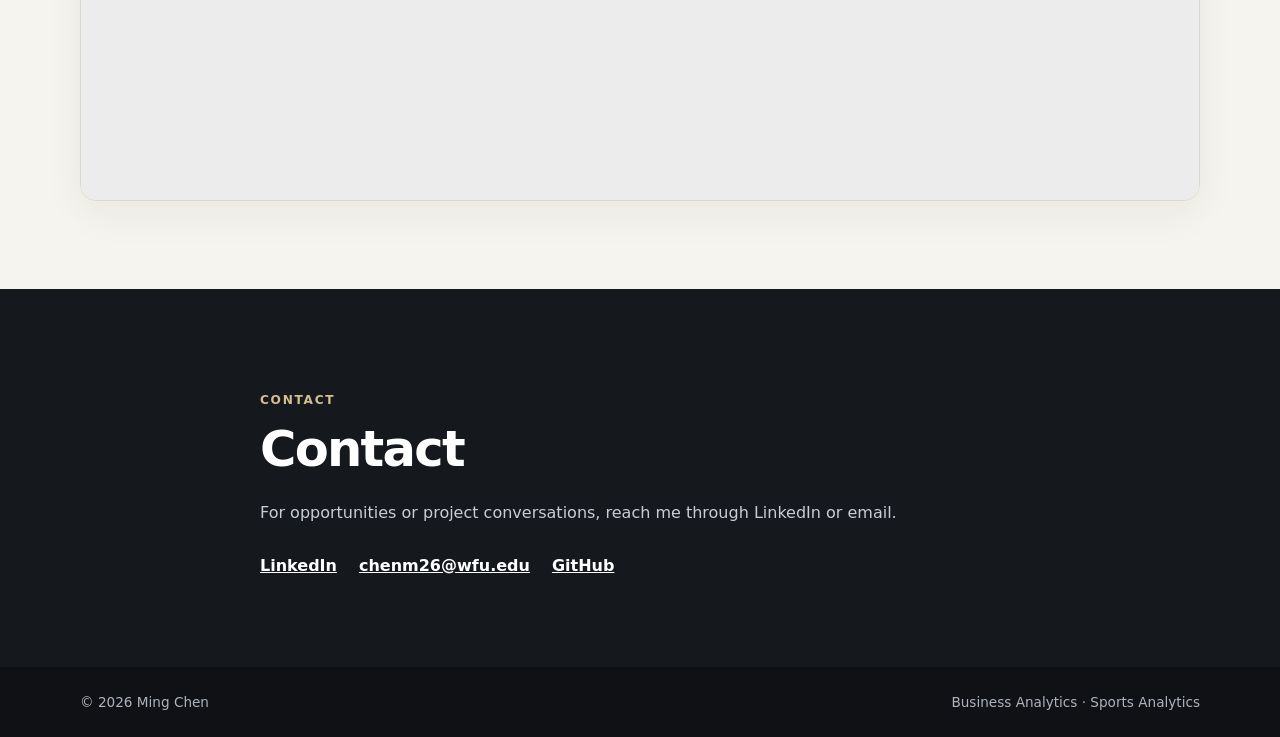
==== commit 87401816: "About as career timeline; click-to-load YouTube sample in channel card Co-Authored-By: Claude Opus 5" ====
--- a/index.html
+++ b/index.html
@@ -63,18 +63,42 @@
     </section>
 
     <section id="about" class="section">
-      <div class="container narrow">
-        <p class="section-kicker">ABOUT</p>
-        <h2>From evidence to action</h2>
-        <p>
-          Across my career, one question has remained consistent: how can analysis lead to better decisions? Studying Chemistry at National Taiwan University trained me to approach problems systematically and evaluate evidence carefully. In carbon-fiber bicycle product development, I learned that technical information creates value when it can be translated across teams and moved toward execution.
-        </p>
-        <p>
-          Basketball made that lesson more immediate. As a collegiate coach and video coordinator, I built Excel-based scouting and possession-tagging workflows, led a six-member student analysis team, and used data and film to support game strategy. Building a Mandarin-language basketball analysis platform that grew to 200K+ subscribers and 32.7M+ lifetime views also taught me how to make complex ideas clear and useful to nontechnical audiences.
-        </p>
-        <p>
-          Now, as a Wake Forest MSBA candidate in the Sports Analytics Concentration, I am strengthening my skills in statistics, programming, modeling, and business problem-solving. I am pursuing business analytics and sports analytics roles where I can combine structured analysis, communication, and decision support to improve performance and execution.
-        </p>
+      <div class="container about-grid">
+        <div class="about-intro">
+          <p class="section-kicker">ABOUT</p>
+          <h2>From the lab to the sideline to the data</h2>
+          <p>My path is not a straight line, but every step taught the same lesson: analysis only matters once someone acts on it.</p>
+        </div>
+        <ol class="path-list">
+          <li>
+            <span class="path-when">2018</span>
+            <div>
+              <strong>B.S. Chemistry · National Taiwan University</strong>
+              <p>Learned to test ideas against evidence before trusting them.</p>
+            </div>
+          </li>
+          <li>
+            <span class="path-when">2018–19</span>
+            <div>
+              <strong>R&amp;D Product Manager · Carbon-fiber bicycle frames</strong>
+              <p>Took 5+ frames for Decathlon and Specialized from spec to mass production with teams in five countries. Technical information only creates value when it moves across teams.</p>
+            </div>
+          </li>
+          <li>
+            <span class="path-when">2021–26</span>
+            <div>
+              <strong>Video Coordinator → Head Coach · NTU Men's Basketball</strong>
+              <p>Built a six-member student analytics team and a possession-tagging workflow; used it to move our defense away from full-court pressure. The team finished top four in Division II and earned promotion to Division I.</p>
+            </div>
+          </li>
+          <li class="path-now">
+            <span class="path-when">Now</span>
+            <div>
+              <strong>MSBA, Sports Analytics · Wake Forest · Research Assistant</strong>
+              <p>Building the statistics, programming and modeling to do this work at scale, and validating firm-level data for faculty research on ESG-linked executive pay.</p>
+            </div>
+          </li>
+        </ol>
       </div>
     </section>
 
@@ -279,7 +303,15 @@
               <div><strong>32.7M+</strong><span>Lifetime views</span></div>
             </div>
           </div>
-          <div class="wide-story">
+          <div class="video-story">
+            <figure class="yt-figure">
+              <a class="yt-lite" href="https://youtu.be/xssZytBKbyU" target="_blank" rel="noopener noreferrer" data-video-id="xssZytBKbyU" aria-label="Play the 90-second English sample video">
+                <img src="https://i.ytimg.com/vi/xssZytBKbyU/hqdefault.jpg" width="480" height="360" loading="lazy" decoding="async" alt="">
+                <span class="yt-play" aria-hidden="true"></span>
+              </a>
+              <figcaption>A 90-second English sample made for this portfolio, with English subtitles. The channel itself is in Mandarin.</figcaption>
+            </figure>
+            <div class="wide-story">
             <div>
               <span class="story-label">CONTEXT</span>
               <p>Make advanced basketball strategy and analytics understandable to Mandarin-speaking audiences, without leaning on jargon or box scores alone.</p>
@@ -291,6 +323,7 @@
             <div>
               <span class="story-label">ANALYTICS LOOP</span>
               <p>Tracked click-through rate, early-view performance, topic performance and engagement in YouTube Studio, and used those signals to refine titles, thumbnails and what to make next.</p>
+            </div>
             </div>
           </div>
           <a class="text-link" href="https://www.youtube.com/@DrayDrayBear" target="_blank" rel="noopener noreferrer">View YouTube Channel <span aria-hidden="true">→</span></a>
--- a/styles.css
+++ b/styles.css
@@ -550,3 +550,97 @@
   .project-index a { padding: 13px 15px; }
   .mini-project { padding: 22px; }
 }
+
+/* About: short career path */
+.about-grid {
+  display: grid;
+  grid-template-columns: .8fr 1.2fr;
+  gap: 56px;
+  align-items: start;
+}
+.about-intro h2 { margin-bottom: 18px; }
+.about-intro p:last-child { font-size: 1.05rem; }
+.path-list { list-style: none; margin: 0; padding: 0; border-top: 1px solid var(--line); }
+.path-list li {
+  display: grid;
+  grid-template-columns: 88px 1fr;
+  gap: 18px;
+  padding: 20px 0;
+  border-bottom: 1px solid var(--line);
+}
+.path-when {
+  font-size: .8rem;
+  font-weight: 800;
+  letter-spacing: .04em;
+  color: var(--accent-dark);
+  padding-top: 2px;
+  font-variant-numeric: tabular-nums;
+}
+.path-list strong { display: block; font-size: 1rem; line-height: 1.35; margin-bottom: 5px; }
+.path-list p { margin: 0; font-size: .93rem; line-height: 1.6; }
+.path-now .path-when {
+  justify-self: start;
+  align-self: start;
+  background: var(--dark);
+  color: #fff;
+  border-radius: 999px;
+  padding: 2px 10px;
+}
+@media (max-width: 850px) {
+  .about-grid { grid-template-columns: 1fr; gap: 26px; }
+}
+@media (max-width: 560px) {
+  .path-list li { grid-template-columns: 1fr; gap: 6px; }
+}
+
+/* YouTube sample: thumbnail first, player on click */
+.video-story {
+  display: grid;
+  grid-template-columns: 1.15fr 1fr;
+  gap: 28px;
+  align-items: start;
+  margin: 22px 0 20px;
+  padding-top: 20px;
+  border-top: 1px solid var(--line);
+}
+.video-story .wide-story {
+  grid-template-columns: 1fr;
+  gap: 16px;
+  margin: 0;
+  padding-top: 0;
+  border-top: 0;
+}
+.yt-figure { margin: 0; }
+.yt-lite, .yt-frame {
+  position: relative;
+  display: block;
+  width: 100%;
+  aspect-ratio: 16 / 9;
+  border-radius: 12px;
+  overflow: hidden;
+  border: 0;
+  background: var(--dark);
+}
+.yt-lite img { width: 100%; height: 100%; object-fit: cover; display: block; transition: transform .3s ease, opacity .2s ease; }
+.yt-play {
+  position: absolute;
+  left: 50%; top: 50%;
+  width: 68px; height: 48px;
+  transform: translate(-50%, -50%);
+  border-radius: 14px;
+  background: rgba(15, 17, 21, .82);
+  transition: background .18s ease;
+}
+.yt-play::before {
+  content: "";
+  position: absolute;
+  left: 50%; top: 50%;
+  transform: translate(-38%, -50%);
+  border-style: solid;
+  border-width: 11px 0 11px 18px;
+  border-color: transparent transparent transparent #fff;
+}
+.yt-lite:hover .yt-play, .yt-lite:focus-visible .yt-play { background: #c4302b; }
+@media (hover: hover) and (pointer: fine) { .yt-lite:hover img { transform: scale(1.02); } }
+.yt-figure figcaption { margin-top: 9px; font-size: .78rem; line-height: 1.5; color: var(--muted); }
+@media (max-width: 850px) { .video-story { grid-template-columns: 1fr; } }
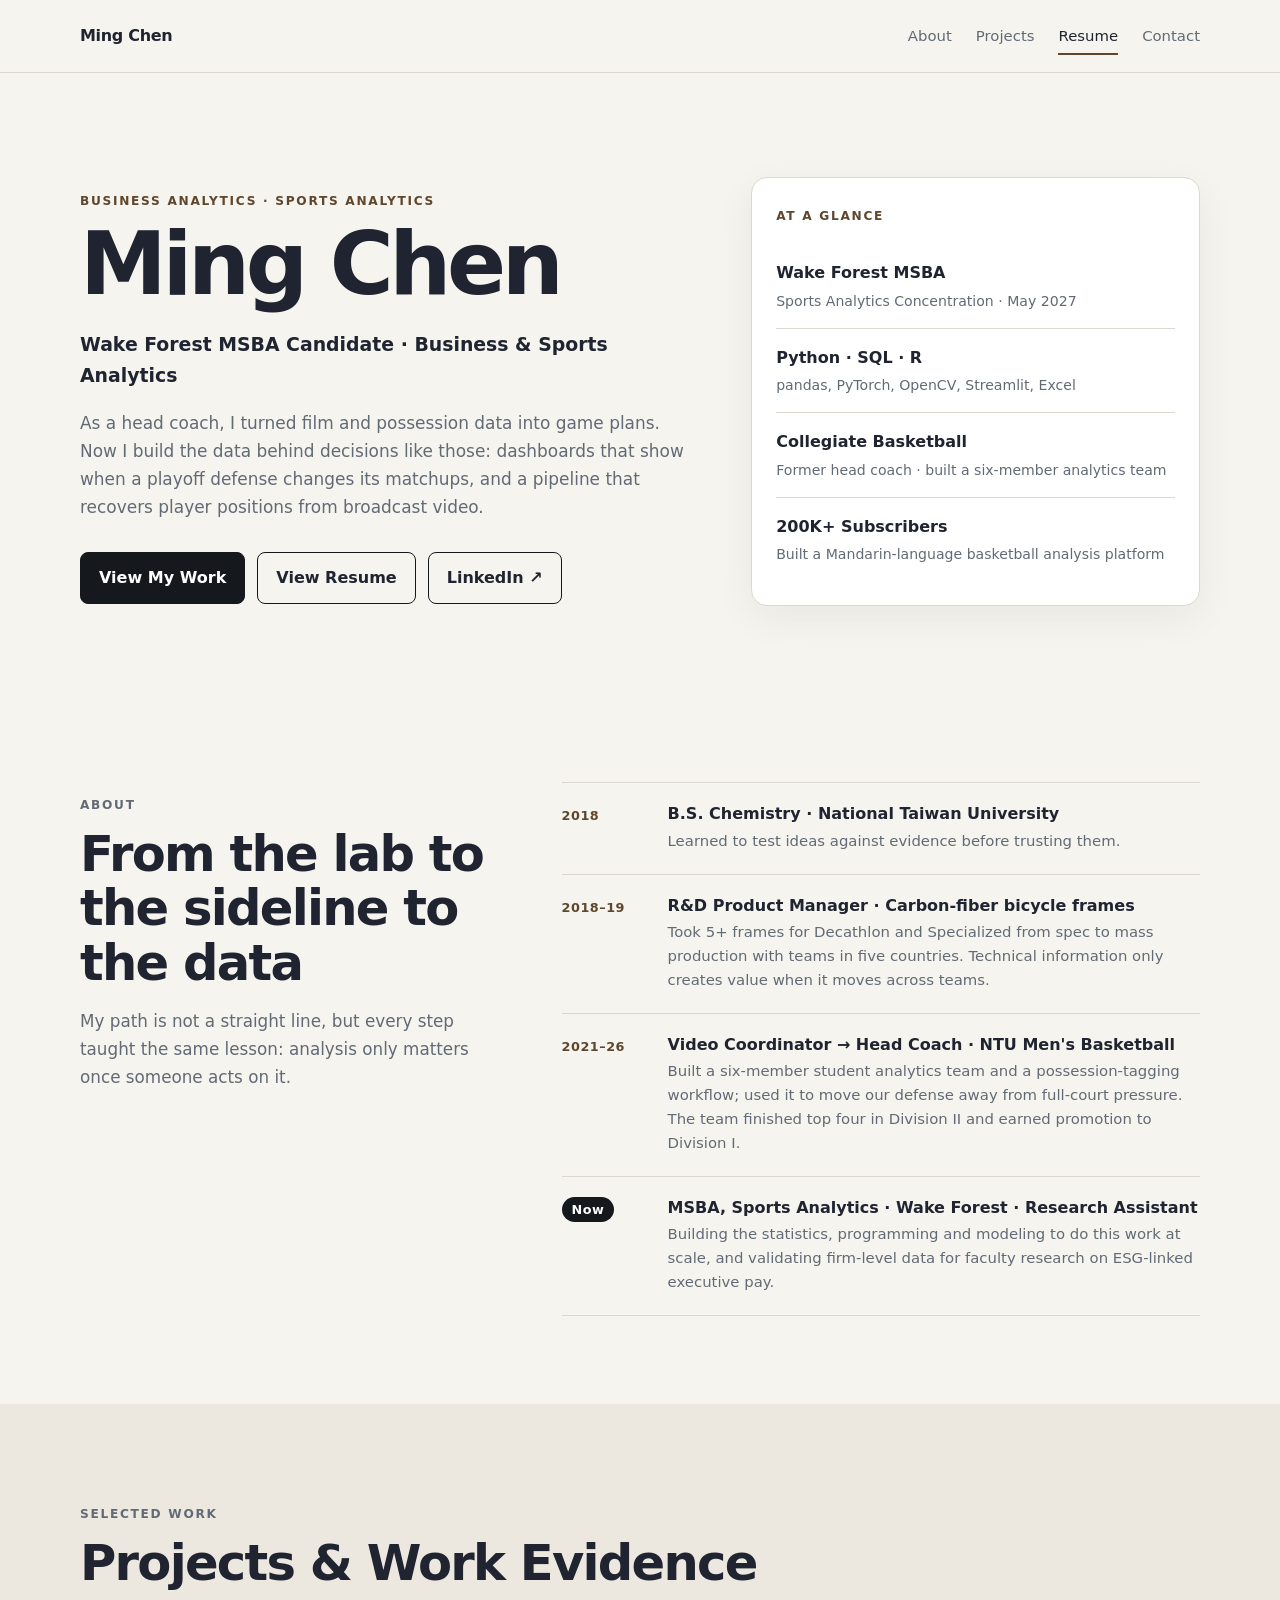
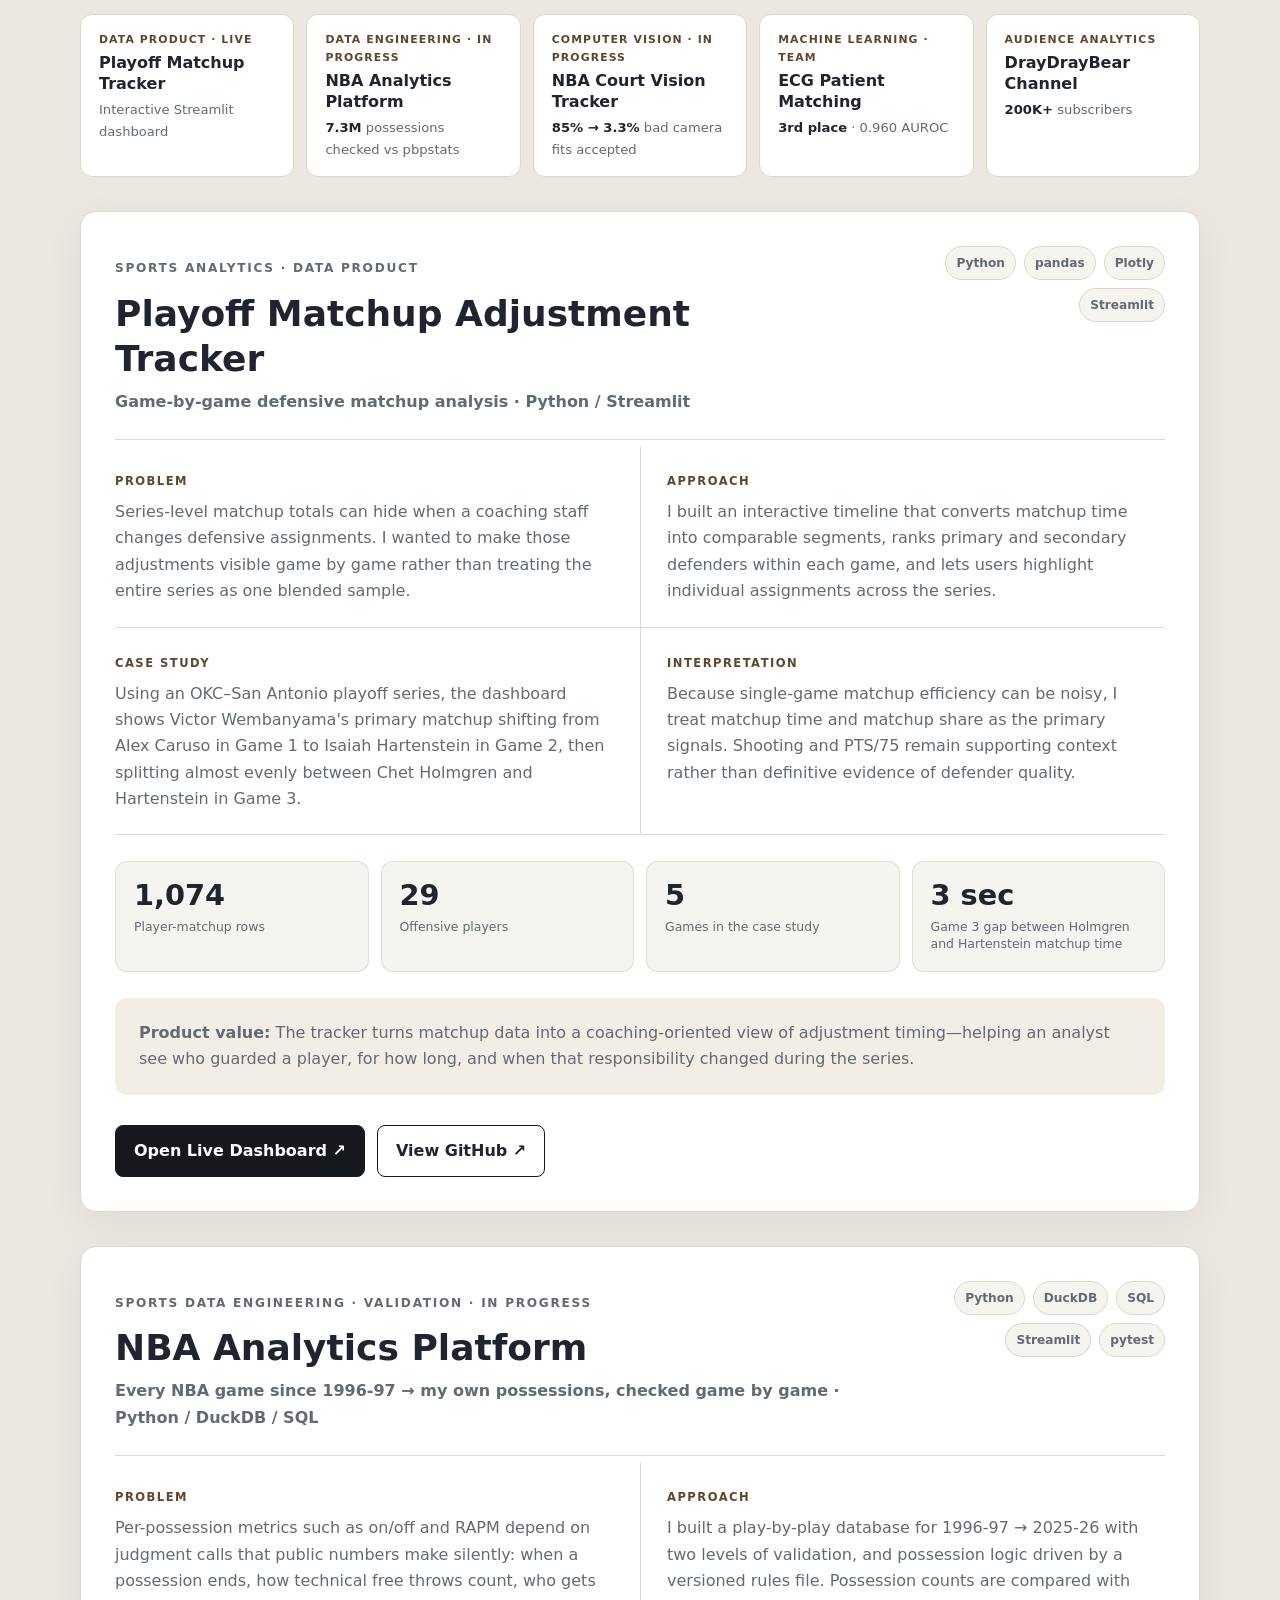
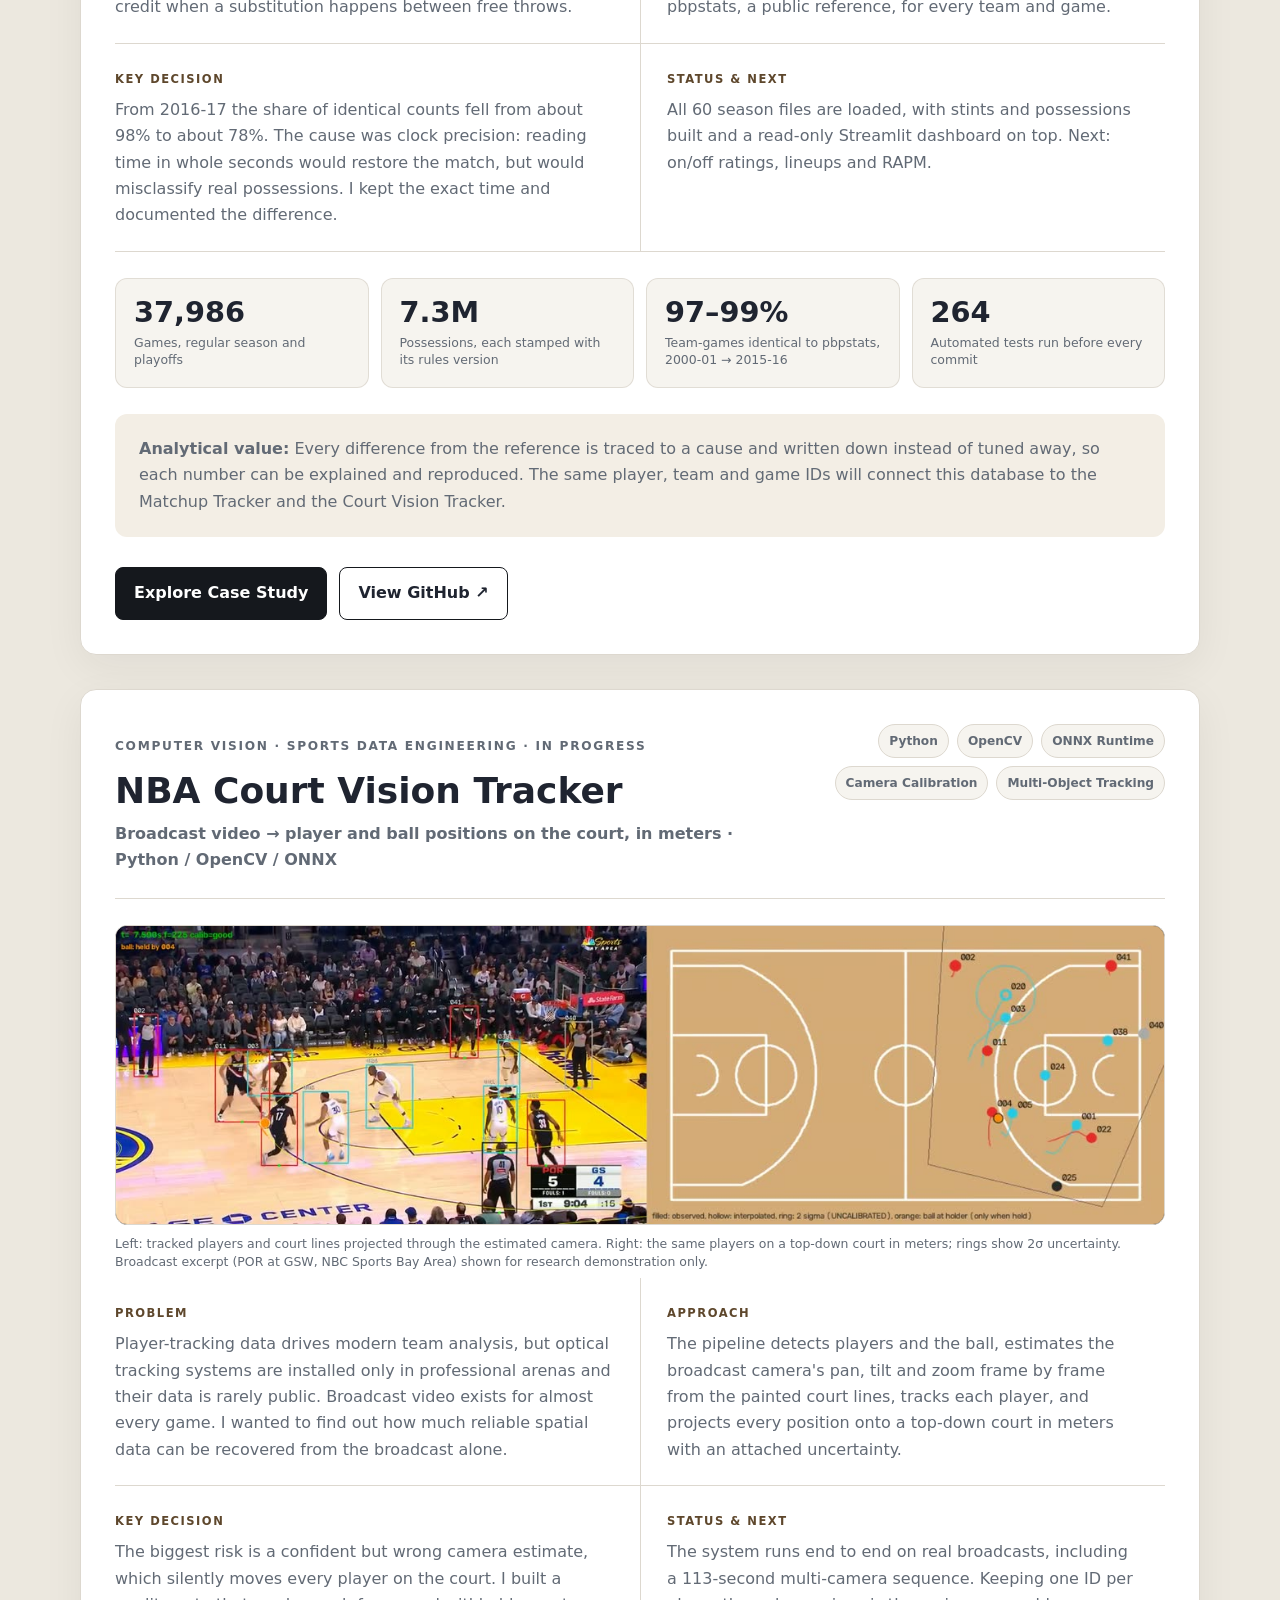
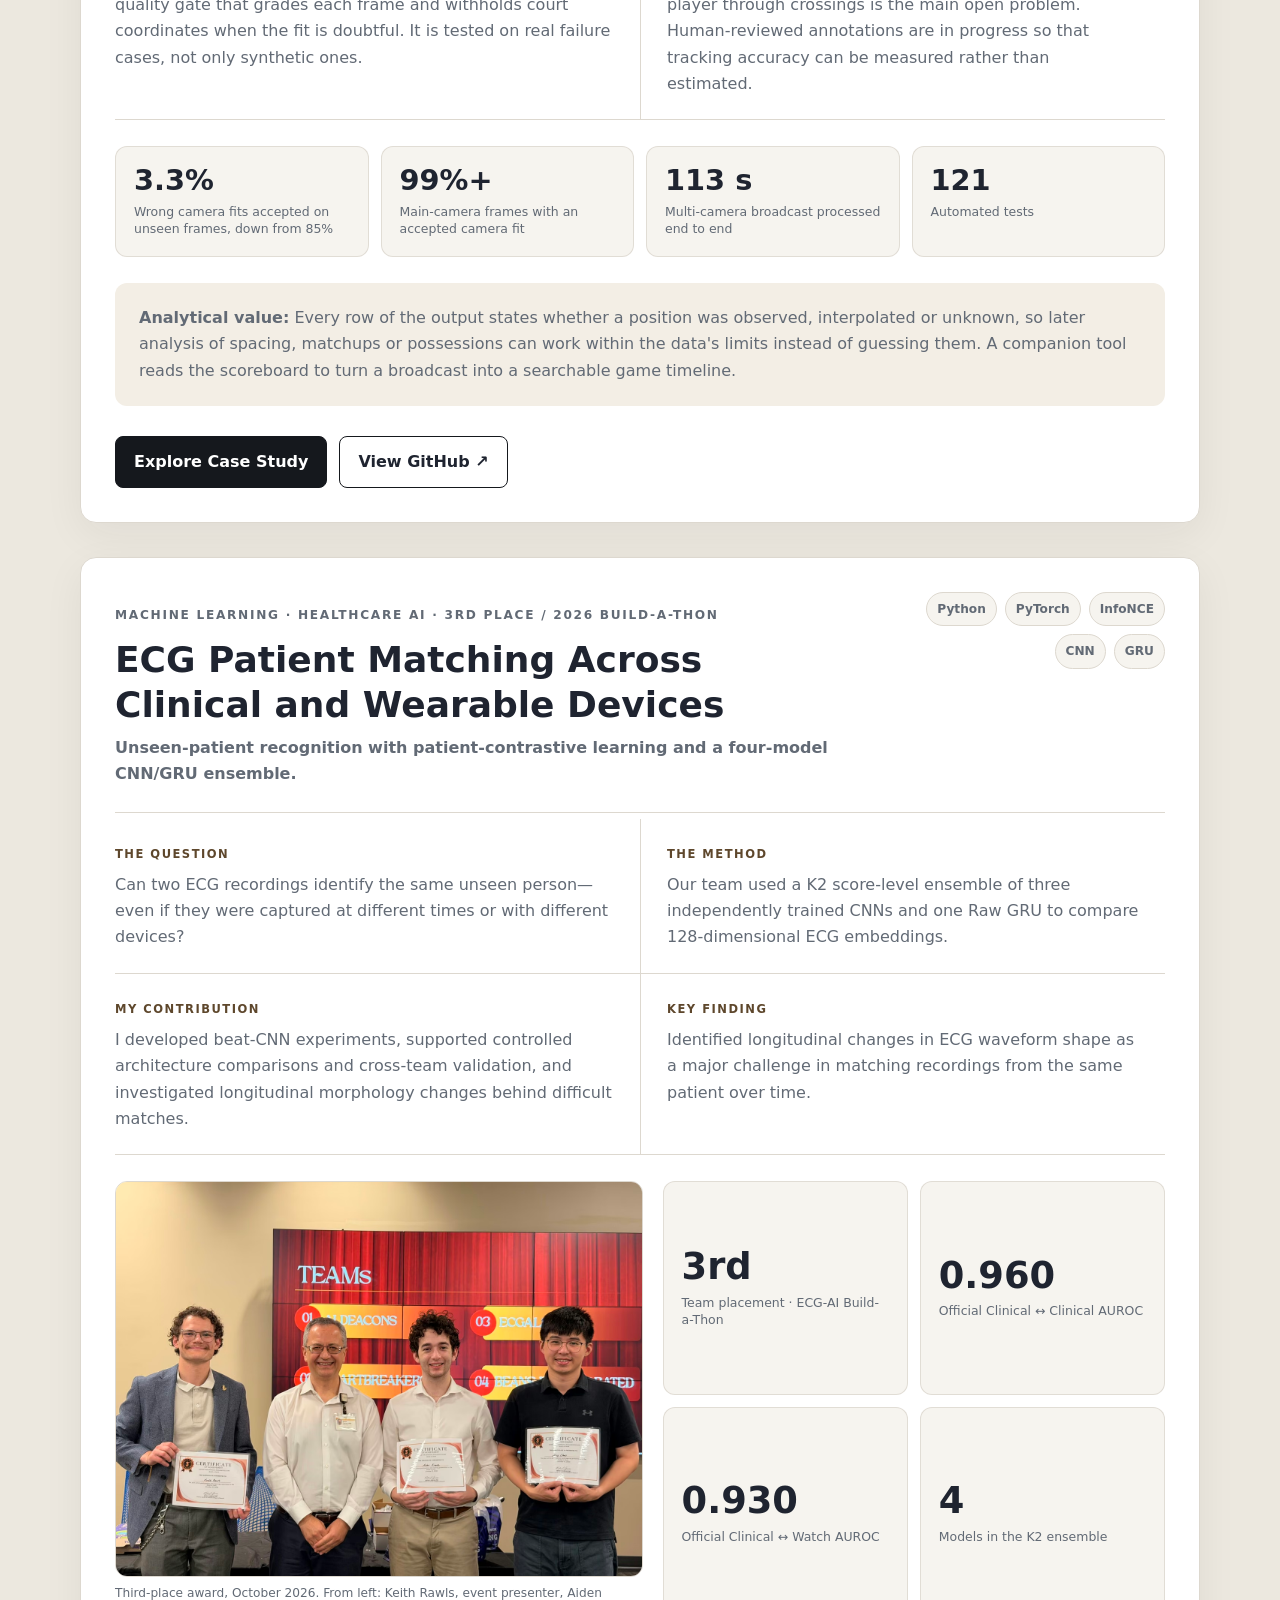
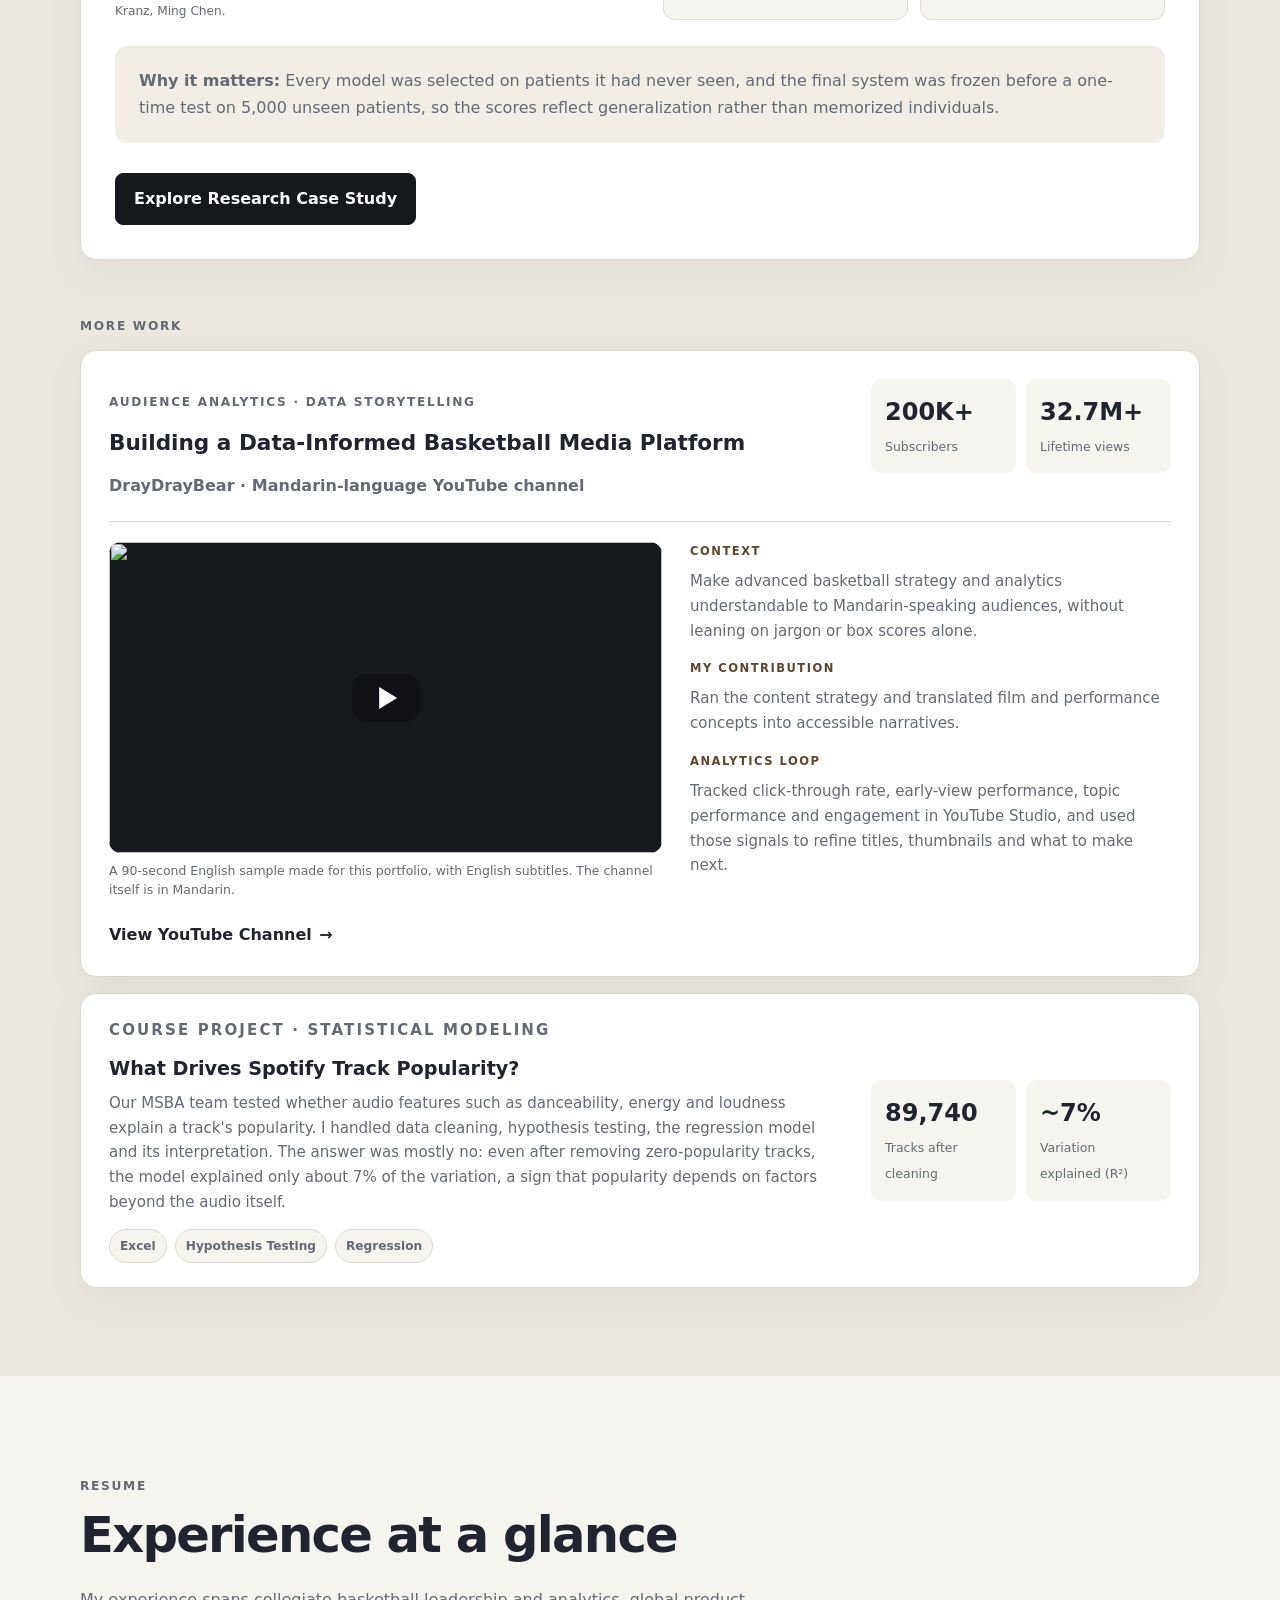
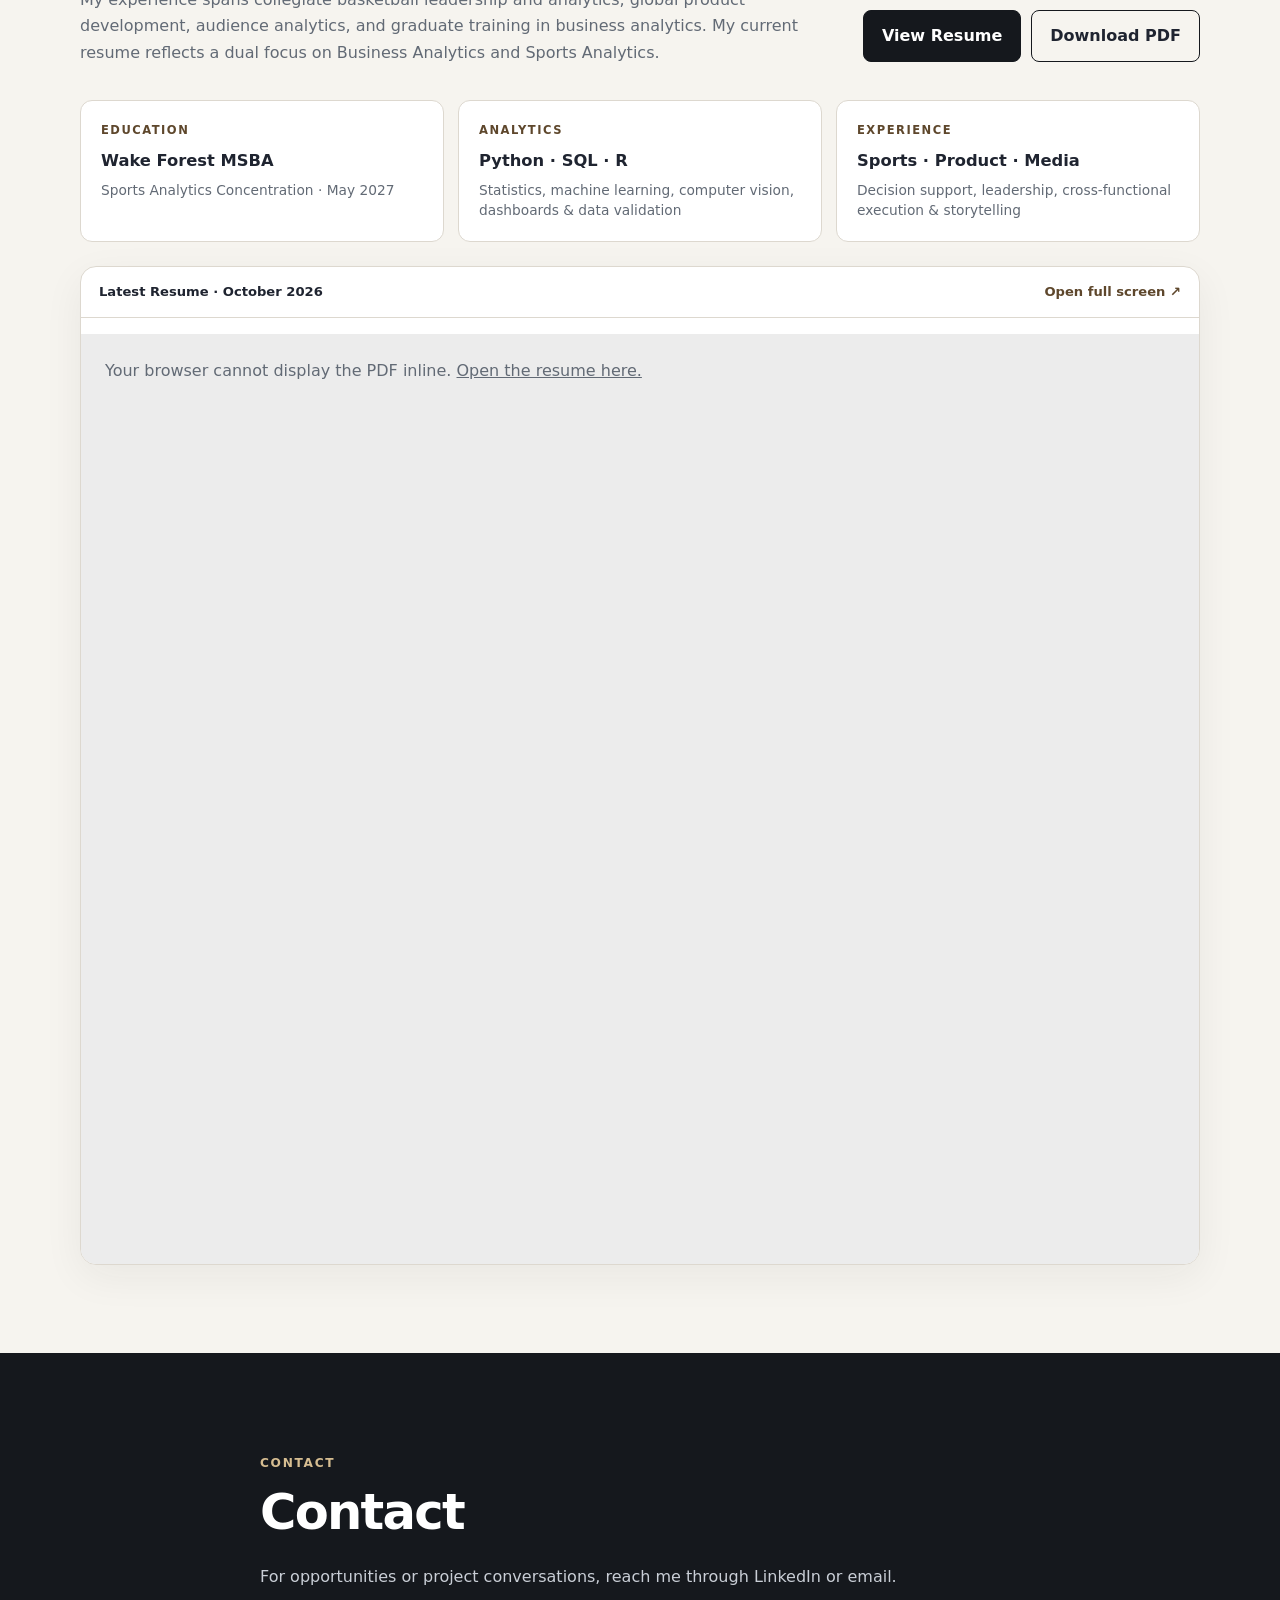
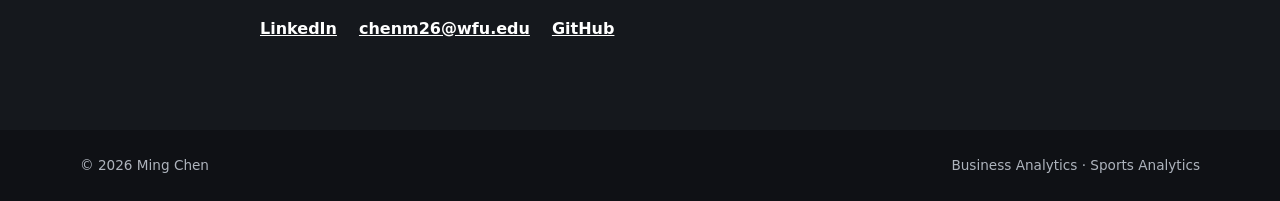
==== commit 57f3d7e7: "Add NBA Analytics Platform case study page and homepage section Co-Authored-By: Claude Opus 5.5 <nor" ====
--- a/index.html
+++ b/index.html
@@ -113,6 +113,11 @@
             <strong>Playoff Matchup Tracker</strong>
             <span class="project-index-stat">Interactive Streamlit dashboard</span>
           </a>
+          <a role="listitem" href="#project-platform">
+            <span class="project-index-type">Data engineering · In progress</span>
+            <strong>NBA Analytics Platform</strong>
+            <span class="project-index-stat"><b>7.3M</b> possessions checked vs pbpstats</span>
+          </a>
           <a role="listitem" href="#project-court-vision">
             <span class="project-index-type">Computer vision · In progress</span>
             <strong>NBA Court Vision Tracker</strong>
@@ -181,6 +186,58 @@
           </div>
         </article>
 
+        <article class="featured-project" id="project-platform">
+          <div class="featured-project-header">
+            <div>
+              <p class="project-type">SPORTS DATA ENGINEERING · VALIDATION · IN PROGRESS</p>
+              <h3>NBA Analytics Platform</h3>
+              <p class="project-lead">Every NBA game since 1996-97 → my own possessions, checked game by game · Python / DuckDB / SQL</p>
+            </div>
+            <div class="tool-tags" aria-label="Project tools">
+              <span>Python</span>
+              <span>DuckDB</span>
+              <span>SQL</span>
+              <span>Streamlit</span>
+              <span>pytest</span>
+            </div>
+          </div>
+
+          <div class="project-story-grid">
+            <div class="story-block">
+              <span class="story-label">PROBLEM</span>
+              <p>Per-possession metrics such as on/off and RAPM depend on judgment calls that public numbers make silently: when a possession ends, how technical free throws count, who gets credit when a substitution happens between free throws.</p>
+            </div>
+            <div class="story-block">
+              <span class="story-label">APPROACH</span>
+              <p>I built a play-by-play database for 1996-97 → 2025-26 with two levels of validation, and possession logic driven by a versioned rules file. Possession counts are compared with pbpstats, a public reference, for every team and game.</p>
+            </div>
+            <div class="story-block">
+              <span class="story-label">KEY DECISION</span>
+              <p>From 2016-17 the share of identical counts fell from about 98% to about 78%. The cause was clock precision: reading time in whole seconds would restore the match, but would misclassify real possessions. I kept the exact time and documented the difference.</p>
+            </div>
+            <div class="story-block">
+              <span class="story-label">STATUS &amp; NEXT</span>
+              <p>All 60 season files are loaded, with stints and possessions built and a read-only Streamlit dashboard on top. Next: on/off ratings, lineups and RAPM.</p>
+            </div>
+          </div>
+
+          <div class="featured-metrics">
+            <div><strong>37,986</strong><span>Games, regular season and playoffs</span></div>
+            <div><strong>7.3M</strong><span>Possessions, each stamped with its rules version</span></div>
+            <div><strong>97–99%</strong><span>Team-games identical to pbpstats, 2000-01 → 2015-16</span></div>
+            <div><strong>264</strong><span>Automated tests run before every commit</span></div>
+          </div>
+
+          <div class="impact-box">
+            <p><strong>Analytical value:</strong> Every difference from the reference is traced to a cause and written down instead of tuned away, so each number can be explained and reproduced. The same player, team and game IDs will connect this database to the Matchup Tracker and the Court Vision Tracker.</p>
+          </div>
+
+          <div class="button-row">
+            <a class="button primary" href="nba-analytics-platform.html">Explore Case Study</a>
+            <a class="button secondary" href="https://github.com/mingchen-analytics/nba-analytics-platform" target="_blank" rel="noopener noreferrer">View GitHub ↗</a>
+          </div>
+        </article>
+
         <article class="featured-project" id="project-court-vision">
           <div class="featured-project-header">
             <div>
--- a/styles.css
+++ b/styles.css
@@ -448,7 +448,7 @@
 /* Project index: scannable entry points to each project */
 .project-index {
   display: grid;
-  grid-template-columns: repeat(4, 1fr);
+  grid-template-columns: repeat(5, 1fr);
   gap: 12px;
   margin-top: 8px;
 }
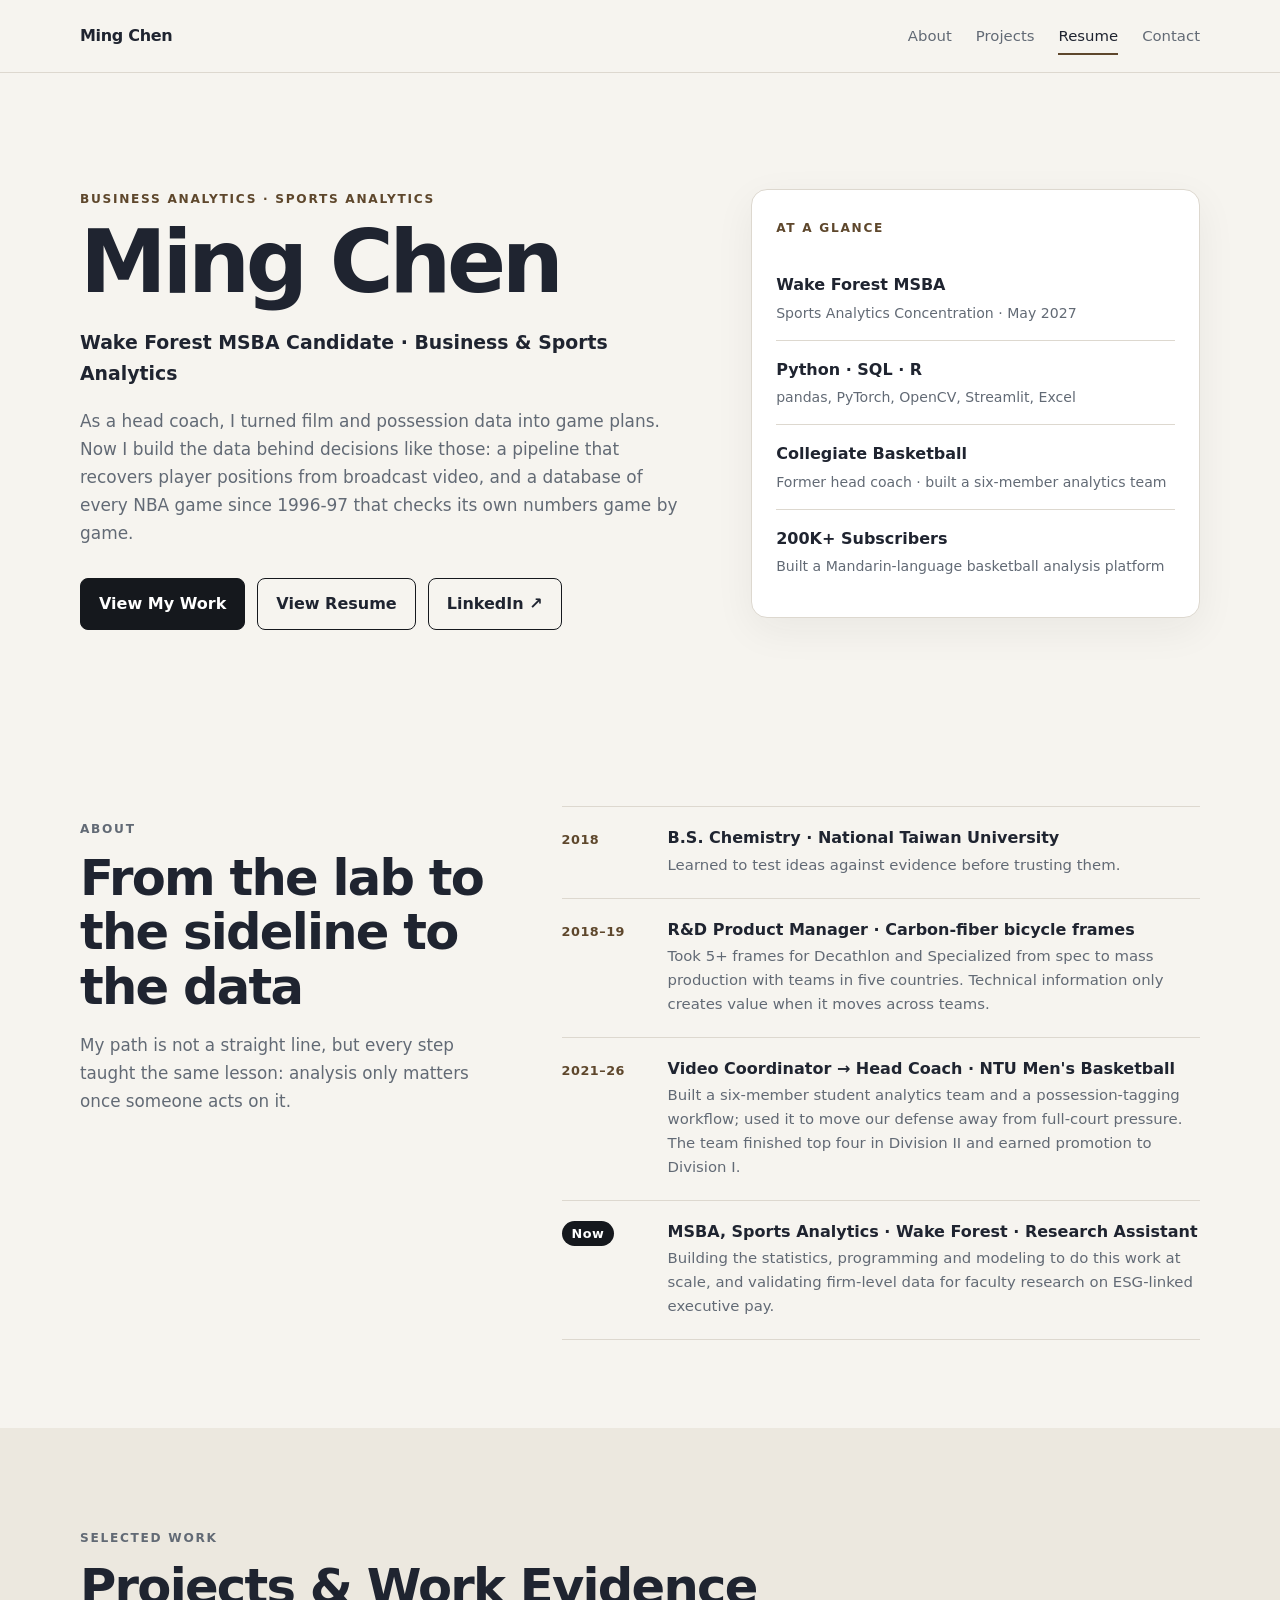
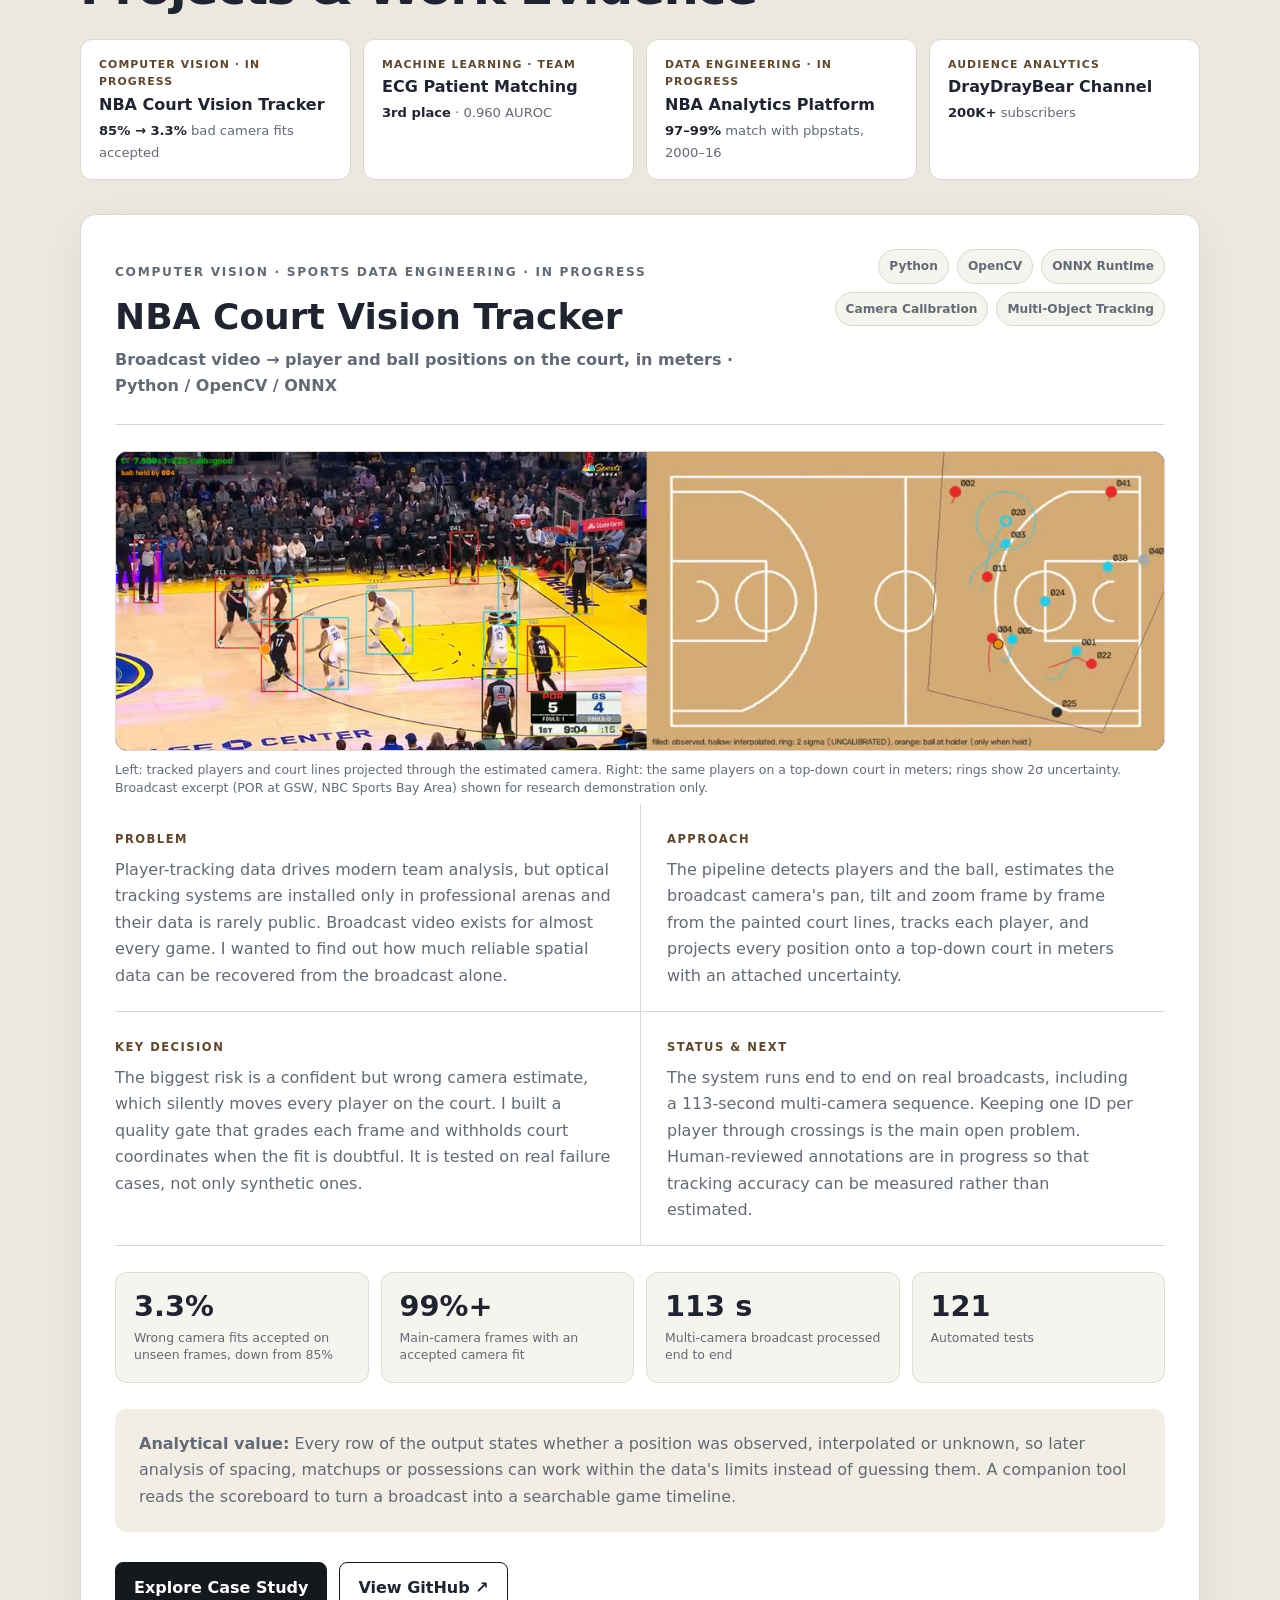
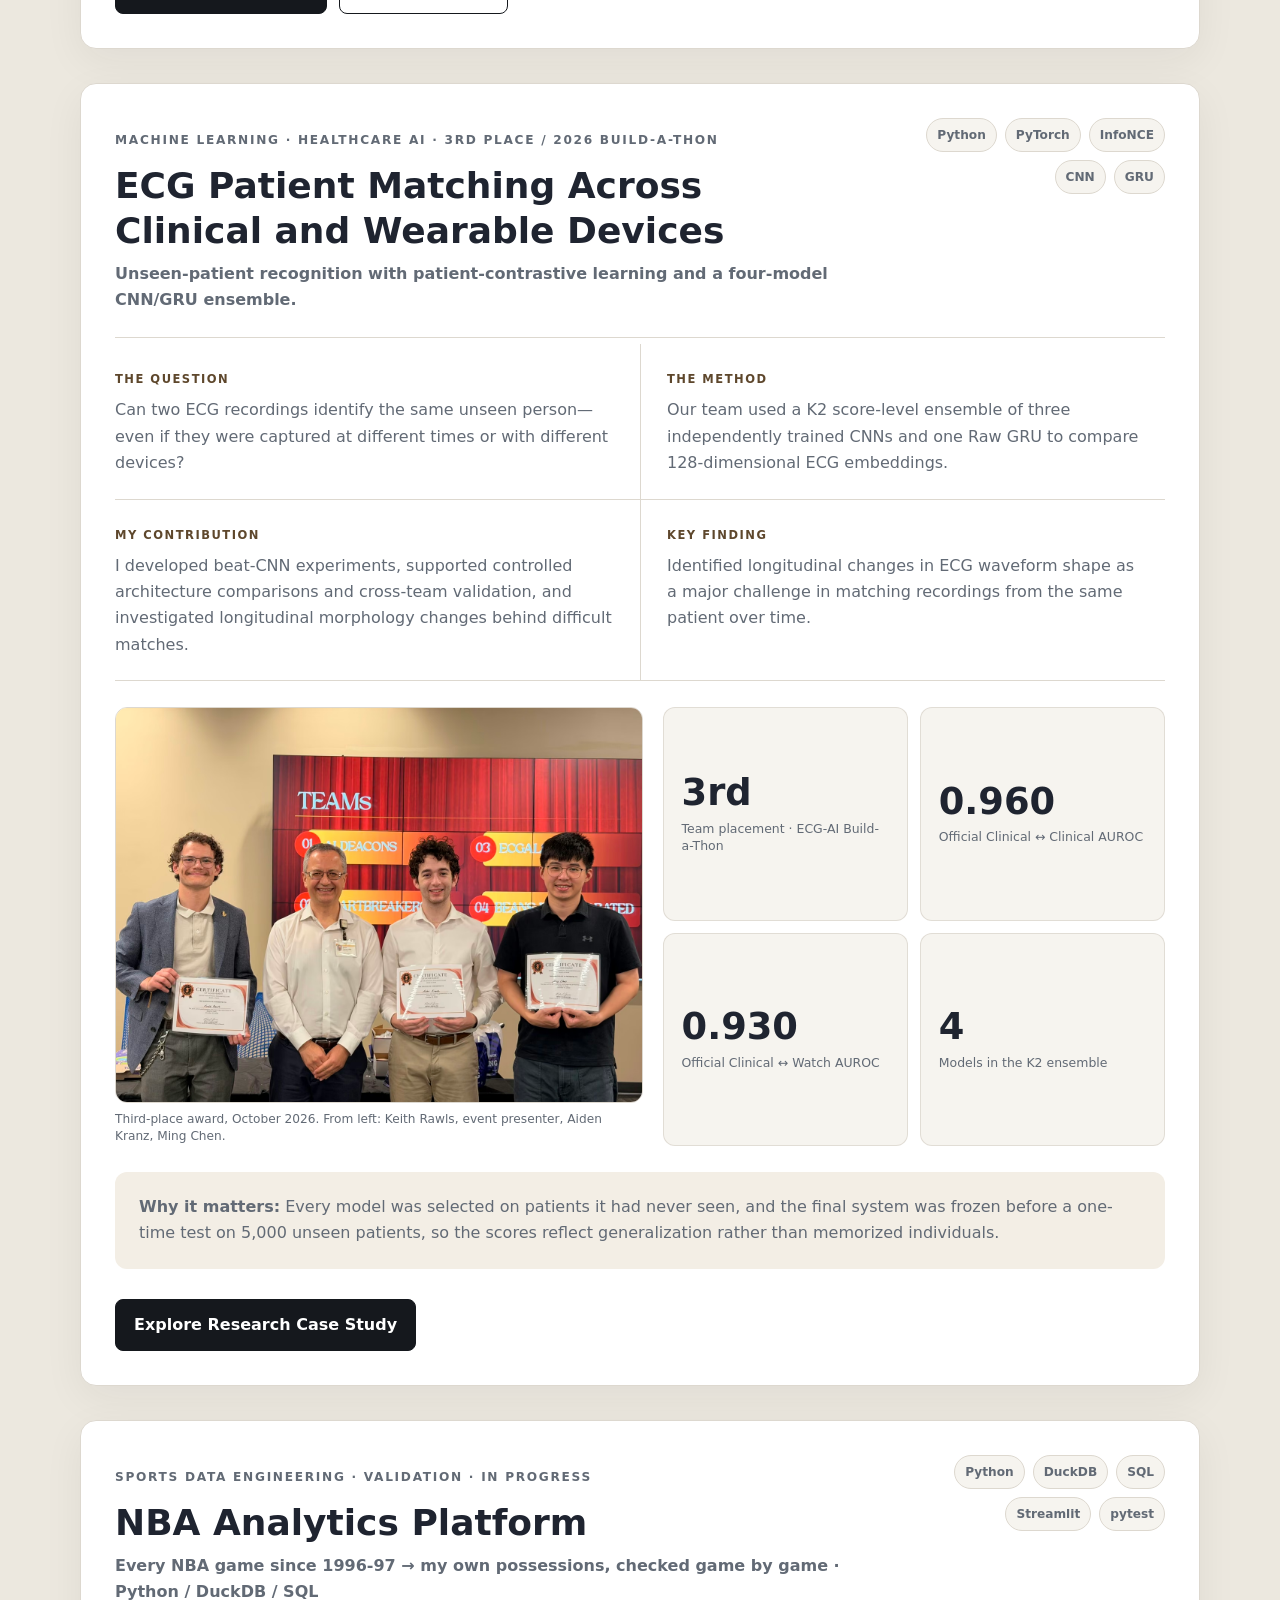
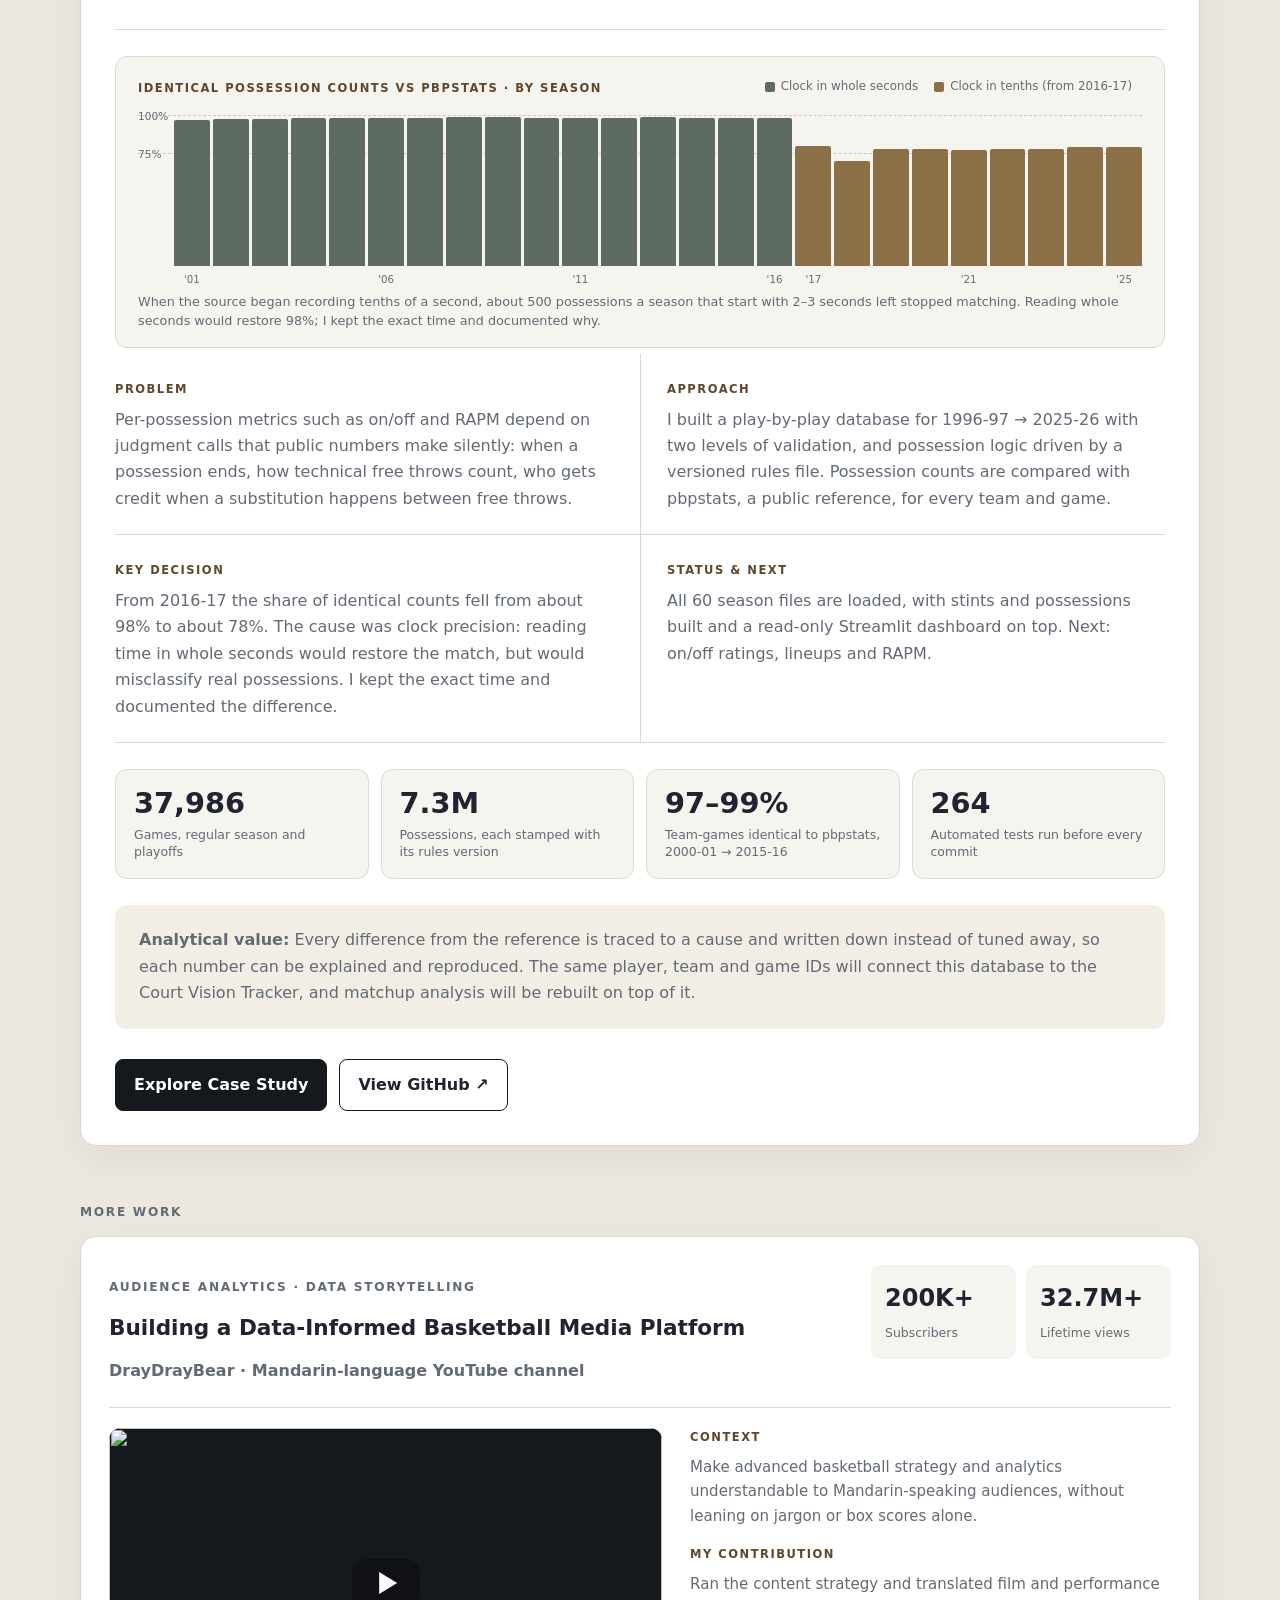
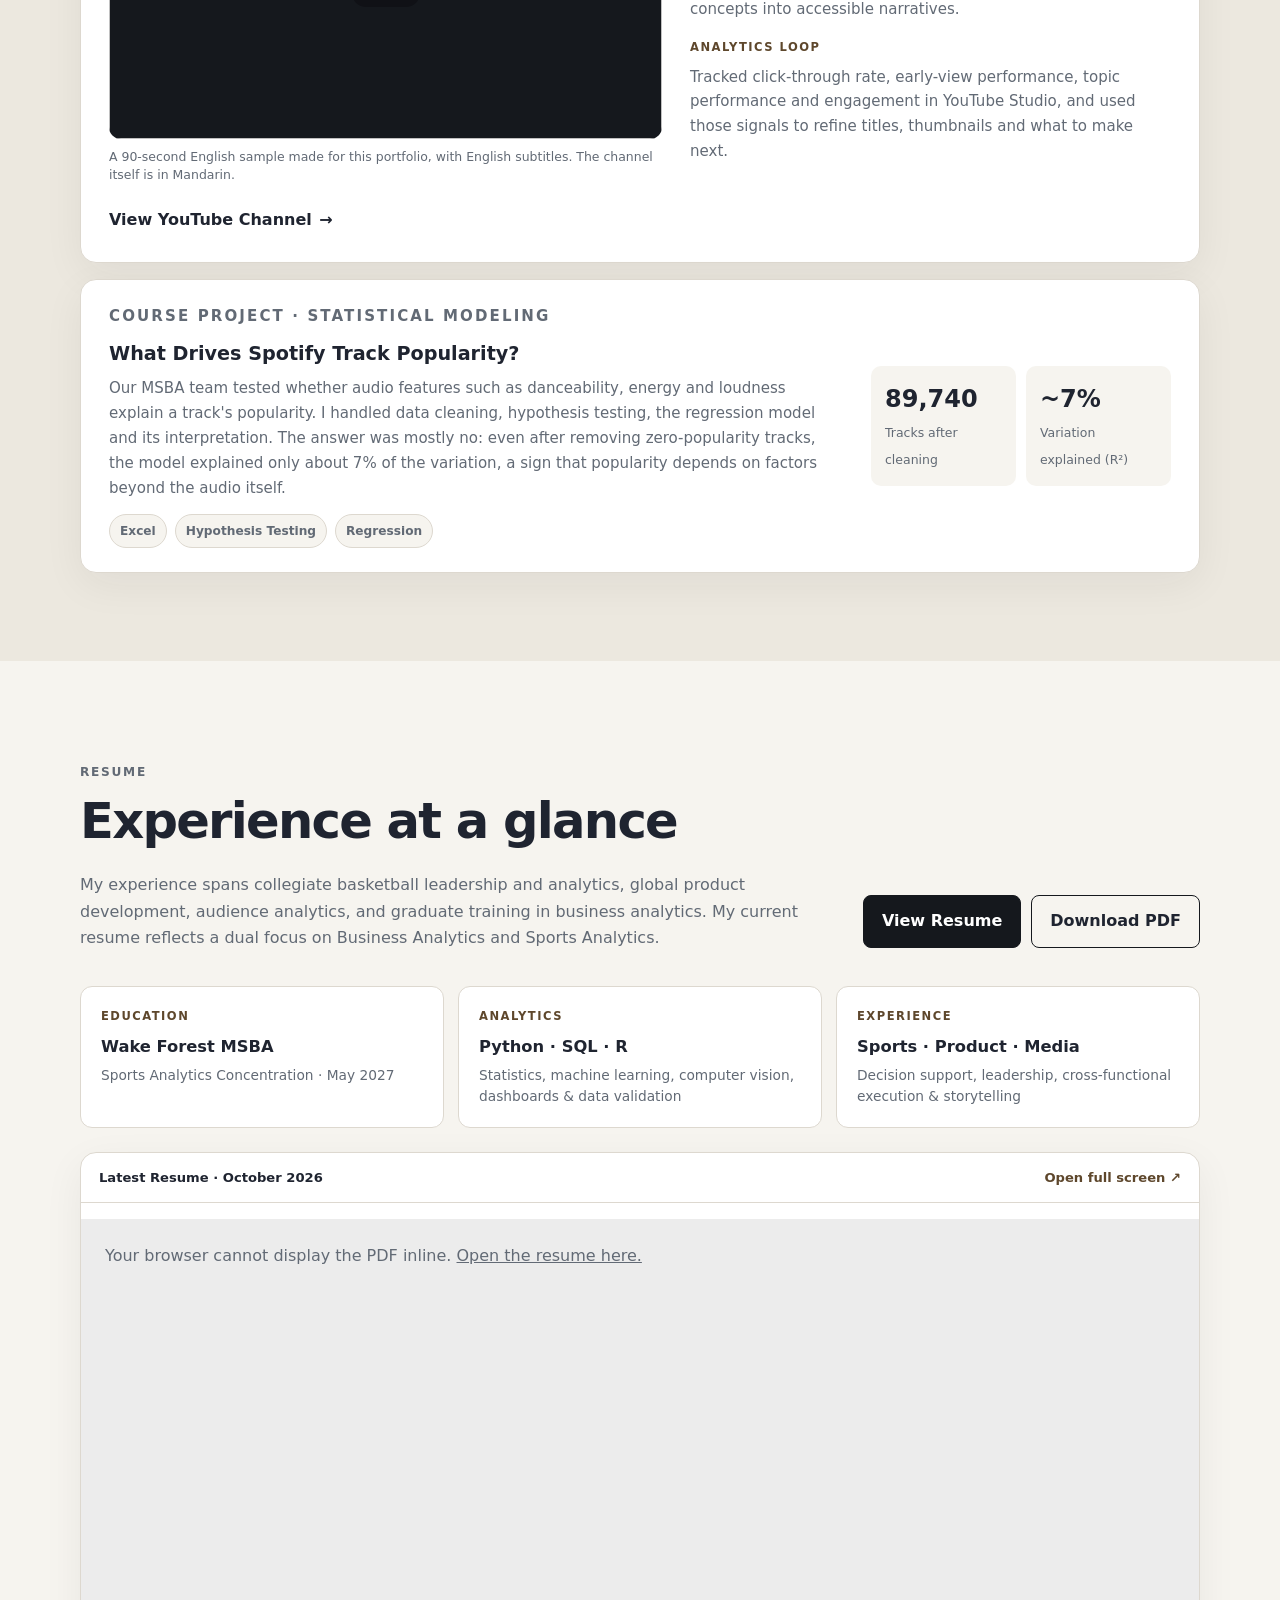
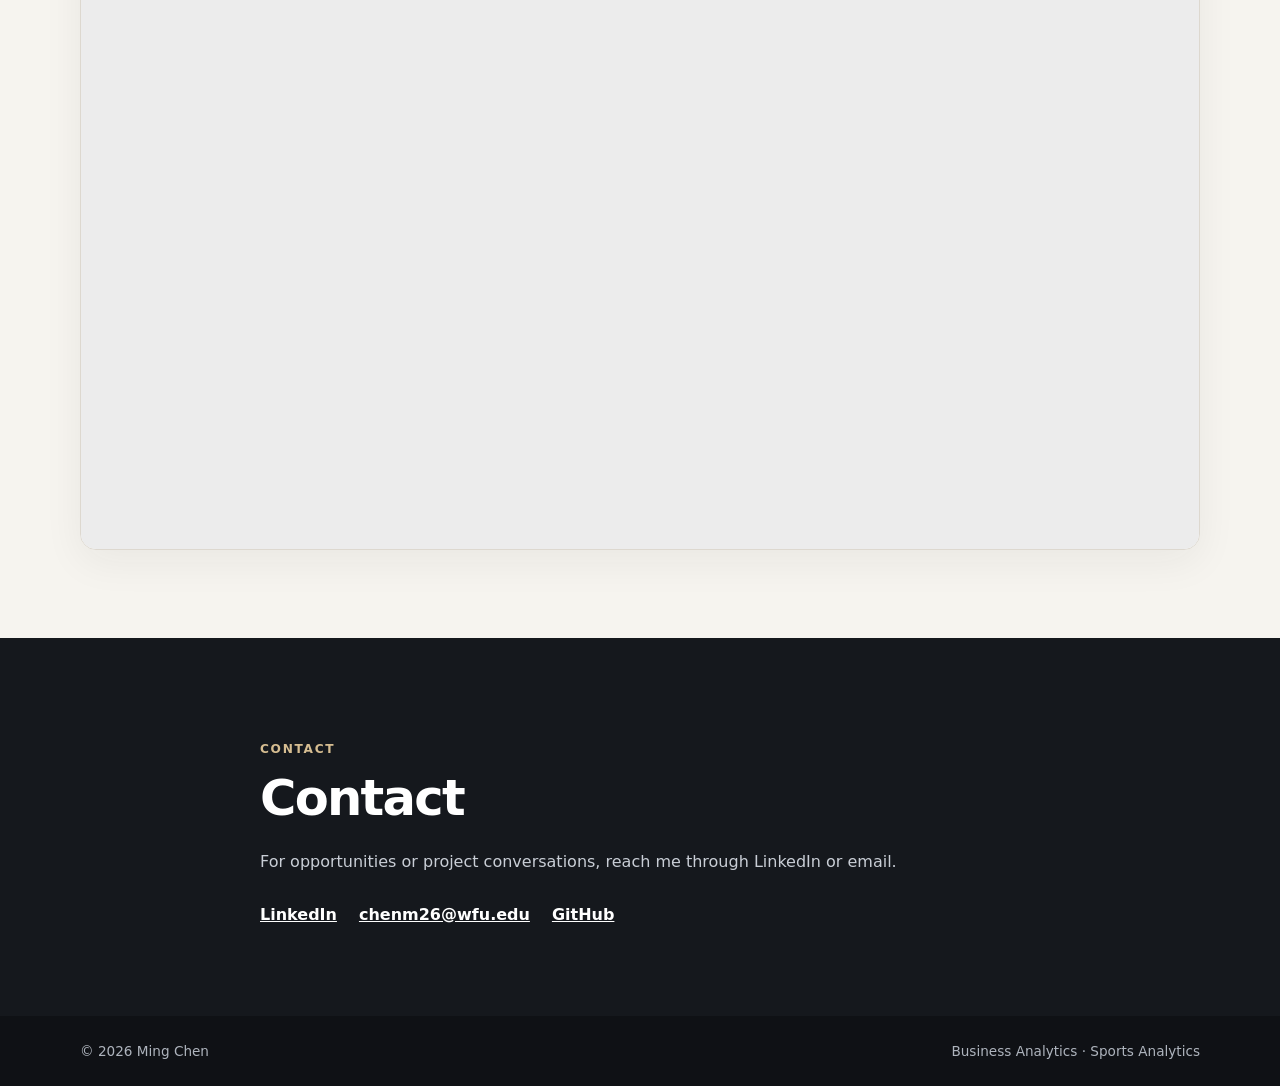
==== commit a501d526: "Reorder projects (Court Vision, ECG, Platform), hide Matchup Tracker, add platform chart and link pr" ====
--- a/index.html
+++ b/index.html
@@ -3,8 +3,14 @@
 <head>
   <meta charset="UTF-8">
   <meta name="viewport" content="width=device-width, initial-scale=1.0">
-  <meta name="description" content="Ming Chen — Business Analytics and Sports Analytics portfolio.">
+  <meta name="description" content="Ming Chen, Wake Forest MSBA candidate and former head basketball coach: broadcast player tracking, a validated NBA play-by-play database, and ECG patient matching.">
   <title>Ming Chen | Business & Sports Analytics</title>
+  <meta property="og:type" content="website">
+  <meta property="og:title" content="Ming Chen | Business &amp; Sports Analytics">
+  <meta property="og:description" content="Wake Forest MSBA candidate and former head basketball coach. Broadcast player tracking, a validated NBA play-by-play database, and ECG patient matching.">
+  <meta property="og:url" content="https://mingchen-analytics.github.io/">
+  <meta property="og:image" content="https://mingchen-analytics.github.io/assets/nba-tracker/court-tracking-poster.jpg">
+  <meta name="twitter:card" content="summary_large_image">
   <link rel="icon" type="image/svg+xml" href="favicon.svg">
   <link rel="stylesheet" href="styles.css">
 </head>
@@ -29,7 +35,7 @@
           <h1>Ming Chen</h1>
           <p class="hero-title">Wake Forest MSBA Candidate · Business & Sports Analytics</p>
           <p class="hero-copy">
-            As a head coach, I turned film and possession data into game plans. Now I build the data behind decisions like those: dashboards that show when a playoff defense changes its matchups, and a pipeline that recovers player positions from broadcast video.
+            As a head coach, I turned film and possession data into game plans. Now I build the data behind decisions like those: a pipeline that recovers player positions from broadcast video, and a database of every NBA game since 1996-97 that checks its own numbers game by game.
           </p>
           <div class="button-row">
             <a class="button primary" href="#projects">View My Work</a>
@@ -108,16 +114,6 @@
         <h2>Projects & Work Evidence</h2>
 
         <div class="project-index" role="list" aria-label="Project index">
-          <a role="listitem" href="#project-matchup">
-            <span class="project-index-type">Data product · Live</span>
-            <strong>Playoff Matchup Tracker</strong>
-            <span class="project-index-stat">Interactive Streamlit dashboard</span>
-          </a>
-          <a role="listitem" href="#project-platform">
-            <span class="project-index-type">Data engineering · In progress</span>
-            <strong>NBA Analytics Platform</strong>
-            <span class="project-index-stat"><b>7.3M</b> possessions checked vs pbpstats</span>
-          </a>
           <a role="listitem" href="#project-court-vision">
             <span class="project-index-type">Computer vision · In progress</span>
             <strong>NBA Court Vision Tracker</strong>
@@ -128,115 +124,17 @@
             <strong>ECG Patient Matching</strong>
             <span class="project-index-stat"><b>3rd place</b> · 0.960 AUROC</span>
           </a>
+          <a role="listitem" href="#project-platform">
+            <span class="project-index-type">Data engineering · In progress</span>
+            <strong>NBA Analytics Platform</strong>
+            <span class="project-index-stat"><b>97–99%</b> match with pbpstats, 2000–16</span>
+          </a>
           <a role="listitem" href="#project-media">
             <span class="project-index-type">Audience analytics</span>
             <strong>DrayDrayBear Channel</strong>
             <span class="project-index-stat"><b>200K+</b> subscribers</span>
           </a>
         </div>
-
-        <article class="featured-project" id="project-matchup">
-          <div class="featured-project-header">
-            <div>
-              <p class="project-type">SPORTS ANALYTICS · DATA PRODUCT</p>
-              <h3>Playoff Matchup Adjustment Tracker</h3>
-              <p class="project-lead">Game-by-game defensive matchup analysis · Python / Streamlit</p>
-            </div>
-            <div class="tool-tags" aria-label="Project tools">
-              <span>Python</span>
-              <span>pandas</span>
-              <span>Plotly</span>
-              <span>Streamlit</span>
-            </div>
-          </div>
-
-          <div class="project-story-grid">
-            <div class="story-block">
-              <span class="story-label">PROBLEM</span>
-              <p>Series-level matchup totals can hide when a coaching staff changes defensive assignments. I wanted to make those adjustments visible game by game rather than treating the entire series as one blended sample.</p>
-            </div>
-            <div class="story-block">
-              <span class="story-label">APPROACH</span>
-              <p>I built an interactive timeline that converts matchup time into comparable segments, ranks primary and secondary defenders within each game, and lets users highlight individual assignments across the series.</p>
-            </div>
-            <div class="story-block">
-              <span class="story-label">CASE STUDY</span>
-              <p>Using an OKC–San Antonio playoff series, the dashboard shows Victor Wembanyama's primary matchup shifting from Alex Caruso in Game 1 to Isaiah Hartenstein in Game 2, then splitting almost evenly between Chet Holmgren and Hartenstein in Game 3.</p>
-            </div>
-            <div class="story-block">
-              <span class="story-label">INTERPRETATION</span>
-              <p>Because single-game matchup efficiency can be noisy, I treat matchup time and matchup share as the primary signals. Shooting and PTS/75 remain supporting context rather than definitive evidence of defender quality.</p>
-            </div>
-          </div>
-
-          <div class="featured-metrics">
-            <div><strong>1,074</strong><span>Player-matchup rows</span></div>
-            <div><strong>29</strong><span>Offensive players</span></div>
-            <div><strong>5</strong><span>Games in the case study</span></div>
-            <div><strong>3 sec</strong><span>Game 3 gap between Holmgren and Hartenstein matchup time</span></div>
-          </div>
-
-          <div class="impact-box">
-            <p><strong>Product value:</strong> The tracker turns matchup data into a coaching-oriented view of adjustment timing—helping an analyst see who guarded a player, for how long, and when that responsibility changed during the series.</p>
-          </div>
-
-          <div class="button-row">
-            <a class="button primary" href="https://playoff-matchup-adjustment-tracker-zdee28tjezgw42ujydet6v.streamlit.app/" target="_blank" rel="noopener noreferrer">Open Live Dashboard ↗</a>
-            <a class="button secondary" href="https://github.com/mingchen-analytics/playoff-matchup-adjustment-tracker" target="_blank" rel="noopener noreferrer">View GitHub ↗</a>
-          </div>
-        </article>
-
-        <article class="featured-project" id="project-platform">
-          <div class="featured-project-header">
-            <div>
-              <p class="project-type">SPORTS DATA ENGINEERING · VALIDATION · IN PROGRESS</p>
-              <h3>NBA Analytics Platform</h3>
-              <p class="project-lead">Every NBA game since 1996-97 → my own possessions, checked game by game · Python / DuckDB / SQL</p>
-            </div>
-            <div class="tool-tags" aria-label="Project tools">
-              <span>Python</span>
-              <span>DuckDB</span>
-              <span>SQL</span>
-              <span>Streamlit</span>
-              <span>pytest</span>
-            </div>
-          </div>
-
-          <div class="project-story-grid">
-            <div class="story-block">
-              <span class="story-label">PROBLEM</span>
-              <p>Per-possession metrics such as on/off and RAPM depend on judgment calls that public numbers make silently: when a possession ends, how technical free throws count, who gets credit when a substitution happens between free throws.</p>
-            </div>
-            <div class="story-block">
-              <span class="story-label">APPROACH</span>
-              <p>I built a play-by-play database for 1996-97 → 2025-26 with two levels of validation, and possession logic driven by a versioned rules file. Possession counts are compared with pbpstats, a public reference, for every team and game.</p>
-            </div>
-            <div class="story-block">
-              <span class="story-label">KEY DECISION</span>
-              <p>From 2016-17 the share of identical counts fell from about 98% to about 78%. The cause was clock precision: reading time in whole seconds would restore the match, but would misclassify real possessions. I kept the exact time and documented the difference.</p>
-            </div>
-            <div class="story-block">
-              <span class="story-label">STATUS &amp; NEXT</span>
-              <p>All 60 season files are loaded, with stints and possessions built and a read-only Streamlit dashboard on top. Next: on/off ratings, lineups and RAPM.</p>
-            </div>
-          </div>
-
-          <div class="featured-metrics">
-            <div><strong>37,986</strong><span>Games, regular season and playoffs</span></div>
-            <div><strong>7.3M</strong><span>Possessions, each stamped with its rules version</span></div>
-            <div><strong>97–99%</strong><span>Team-games identical to pbpstats, 2000-01 → 2015-16</span></div>
-            <div><strong>264</strong><span>Automated tests run before every commit</span></div>
-          </div>
-
-          <div class="impact-box">
-            <p><strong>Analytical value:</strong> Every difference from the reference is traced to a cause and written down instead of tuned away, so each number can be explained and reproduced. The same player, team and game IDs will connect this database to the Matchup Tracker and the Court Vision Tracker.</p>
-          </div>
-
-          <div class="button-row">
-            <a class="button primary" href="nba-analytics-platform.html">Explore Case Study</a>
-            <a class="button secondary" href="https://github.com/mingchen-analytics/nba-analytics-platform" target="_blank" rel="noopener noreferrer">View GitHub ↗</a>
-          </div>
-        </article>
 
         <article class="featured-project" id="project-court-vision">
           <div class="featured-project-header">
@@ -294,7 +192,6 @@
             <a class="button secondary" href="https://github.com/mingchen-analytics/nbacourt-vision-tracker" target="_blank" rel="noopener noreferrer">View GitHub ↗</a>
           </div>
         </article>
-
 
         <article class="featured-project" id="project-ecg">
   <div class="featured-project-header">
@@ -344,6 +241,126 @@
   <div class="button-row"><a class="button primary" href="ecg-patient-matching.html">Explore Research Case Study</a></div>
 </article>
 
+        <article class="featured-project" id="project-platform">
+          <div class="featured-project-header">
+            <div>
+              <p class="project-type">SPORTS DATA ENGINEERING · VALIDATION · IN PROGRESS</p>
+              <h3>NBA Analytics Platform</h3>
+              <p class="project-lead">Every NBA game since 1996-97 → my own possessions, checked game by game · Python / DuckDB / SQL</p>
+            </div>
+            <div class="tool-tags" aria-label="Project tools">
+              <span>Python</span>
+              <span>DuckDB</span>
+              <span>SQL</span>
+              <span>Streamlit</span>
+              <span>pytest</span>
+            </div>
+          </div>
+
+          <figure class="agree-chart" aria-label="Bar chart: share of team-games with possession counts identical to pbpstats. 97 to 99 percent every season from 2000-01 to 2015-16, then 70 to 80 percent from 2016-17 on, when the source clock began recording tenths of a second.">
+            <div class="agree-head">
+              <span class="story-label">IDENTICAL POSSESSION COUNTS VS PBPSTATS · BY SEASON</span>
+              <span class="agree-legend"><span><i></i>Clock in whole seconds</span><span><i class="after"></i>Clock in tenths (from 2016-17)</span></span>
+            </div>
+            <div class="agree-plot">
+              <span class="agree-line" style="--y:100">100%</span>
+              <span class="agree-line" style="--y:75">75%</span>
+              <ol class="agree-bars">
+                <li style="--v:97.18" title="2000-01: 97.2%"><span>'01</span></li><li style="--v:98.02" title="2001-02: 98.0%"></li><li style="--v:98.28" title="2002-03: 98.3%"></li><li style="--v:98.61" title="2003-04: 98.6%"></li><li style="--v:98.54" title="2004-05: 98.5%"></li><li style="--v:98.82" title="2005-06: 98.8%" class="minor-label"><span>'06</span></li><li style="--v:98.82" title="2006-07: 98.8%"></li><li style="--v:99.19" title="2007-08: 99.2%"></li><li style="--v:99.31" title="2008-09: 99.3%"></li><li style="--v:98.94" title="2009-10: 98.9%"></li><li style="--v:98.98" title="2010-11: 99.0%"><span>'11</span></li><li style="--v:99.04" title="2011-12: 99.0%"></li><li style="--v:99.27" title="2012-13: 99.3%"></li><li style="--v:98.46" title="2013-14: 98.5%"></li><li style="--v:98.74" title="2014-15: 98.7%"></li><li style="--v:98.58" title="2015-16: 98.6%" class="minor-label"><span>'16</span></li><li class="after" style="--v:80.28" title="2016-17: 80.3%"><span>'17</span></li><li class="after" style="--v:70.37" title="2017-18: 70.4%"></li><li class="after" style="--v:77.89" title="2018-19: 77.9%"></li><li class="after" style="--v:78.12" title="2019-20: 78.1%"></li><li class="after minor-label" style="--v:77.5" title="2020-21: 77.5%"><span>'21</span></li><li class="after" style="--v:78.41" title="2021-22: 78.4%"></li><li class="after" style="--v:77.8" title="2022-23: 77.8%"></li><li class="after" style="--v:79.15" title="2023-24: 79.2%"></li><li class="after" style="--v:79.67" title="2024-25: 79.7%"><span>'25</span></li>
+              </ol>
+            </div>
+            <figcaption>When the source began recording tenths of a second, about 500 possessions a season that start with 2–3 seconds left stopped matching. Reading whole seconds would restore 98%; I kept the exact time and documented why.</figcaption>
+          </figure>
+
+          <div class="project-story-grid">
+            <div class="story-block">
+              <span class="story-label">PROBLEM</span>
+              <p>Per-possession metrics such as on/off and RAPM depend on judgment calls that public numbers make silently: when a possession ends, how technical free throws count, who gets credit when a substitution happens between free throws.</p>
+            </div>
+            <div class="story-block">
+              <span class="story-label">APPROACH</span>
+              <p>I built a play-by-play database for 1996-97 → 2025-26 with two levels of validation, and possession logic driven by a versioned rules file. Possession counts are compared with pbpstats, a public reference, for every team and game.</p>
+            </div>
+            <div class="story-block">
+              <span class="story-label">KEY DECISION</span>
+              <p>From 2016-17 the share of identical counts fell from about 98% to about 78%. The cause was clock precision: reading time in whole seconds would restore the match, but would misclassify real possessions. I kept the exact time and documented the difference.</p>
+            </div>
+            <div class="story-block">
+              <span class="story-label">STATUS &amp; NEXT</span>
+              <p>All 60 season files are loaded, with stints and possessions built and a read-only Streamlit dashboard on top. Next: on/off ratings, lineups and RAPM.</p>
+            </div>
+          </div>
+
+          <div class="featured-metrics">
+            <div><strong>37,986</strong><span>Games, regular season and playoffs</span></div>
+            <div><strong>7.3M</strong><span>Possessions, each stamped with its rules version</span></div>
+            <div><strong>97–99%</strong><span>Team-games identical to pbpstats, 2000-01 → 2015-16</span></div>
+            <div><strong>264</strong><span>Automated tests run before every commit</span></div>
+          </div>
+
+          <div class="impact-box">
+            <p><strong>Analytical value:</strong> Every difference from the reference is traced to a cause and written down instead of tuned away, so each number can be explained and reproduced. The same player, team and game IDs will connect this database to the Court Vision Tracker, and matchup analysis will be rebuilt on top of it.</p>
+          </div>
+
+          <div class="button-row">
+            <a class="button primary" href="nba-analytics-platform.html">Explore Case Study</a>
+            <a class="button secondary" href="https://github.com/mingchen-analytics/nba-analytics-platform" target="_blank" rel="noopener noreferrer">View GitHub ↗</a>
+          </div>
+        </article>
+
+        <!-- Hidden for now: Playoff Matchup Adjustment Tracker. To be folded into the NBA Analytics Platform.
+        <article class="featured-project" id="project-matchup">
+          <div class="featured-project-header">
+            <div>
+              <p class="project-type">SPORTS ANALYTICS · DATA PRODUCT</p>
+              <h3>Playoff Matchup Adjustment Tracker</h3>
+              <p class="project-lead">Game-by-game defensive matchup analysis · Python / Streamlit</p>
+            </div>
+            <div class="tool-tags" aria-label="Project tools">
+              <span>Python</span>
+              <span>pandas</span>
+              <span>Plotly</span>
+              <span>Streamlit</span>
+            </div>
+          </div>
+
+          <div class="project-story-grid">
+            <div class="story-block">
+              <span class="story-label">PROBLEM</span>
+              <p>Series-level matchup totals can hide when a coaching staff changes defensive assignments. I wanted to make those adjustments visible game by game rather than treating the entire series as one blended sample.</p>
+            </div>
+            <div class="story-block">
+              <span class="story-label">APPROACH</span>
+              <p>I built an interactive timeline that converts matchup time into comparable segments, ranks primary and secondary defenders within each game, and lets users highlight individual assignments across the series.</p>
+            </div>
+            <div class="story-block">
+              <span class="story-label">CASE STUDY</span>
+              <p>Using an OKC–San Antonio playoff series, the dashboard shows Victor Wembanyama's primary matchup shifting from Alex Caruso in Game 1 to Isaiah Hartenstein in Game 2, then splitting almost evenly between Chet Holmgren and Hartenstein in Game 3.</p>
+            </div>
+            <div class="story-block">
+              <span class="story-label">INTERPRETATION</span>
+              <p>Because single-game matchup efficiency can be noisy, I treat matchup time and matchup share as the primary signals. Shooting and PTS/75 remain supporting context rather than definitive evidence of defender quality.</p>
+            </div>
+          </div>
+
+          <div class="featured-metrics">
+            <div><strong>1,074</strong><span>Player-matchup rows</span></div>
+            <div><strong>29</strong><span>Offensive players</span></div>
+            <div><strong>5</strong><span>Games in the case study</span></div>
+            <div><strong>3 sec</strong><span>Game 3 gap between Holmgren and Hartenstein matchup time</span></div>
+          </div>
+
+          <div class="impact-box">
+            <p><strong>Product value:</strong> The tracker turns matchup data into a coaching-oriented view of adjustment timing—helping an analyst see who guarded a player, for how long, and when that responsibility changed during the series.</p>
+          </div>
+
+          <div class="button-row">
+            <a class="button primary" href="https://playoff-matchup-adjustment-tracker-zdee28tjezgw42ujydet6v.streamlit.app/" target="_blank" rel="noopener noreferrer">Open Live Dashboard ↗</a>
+            <a class="button secondary" href="https://github.com/mingchen-analytics/playoff-matchup-adjustment-tracker" target="_blank" rel="noopener noreferrer">View GitHub ↗</a>
+          </div>
+        </article>
+        -->
+
         <div class="more-work-head">
           <p class="section-kicker">MORE WORK</p>
         </div>
--- a/styles.css
+++ b/styles.css
@@ -448,7 +448,7 @@
 /* Project index: scannable entry points to each project */
 .project-index {
   display: grid;
-  grid-template-columns: repeat(5, 1fr);
+  grid-template-columns: repeat(4, 1fr);
   gap: 12px;
   margin-top: 8px;
 }
@@ -644,3 +644,49 @@
 @media (hover: hover) and (pointer: fine) { .yt-lite:hover img { transform: scale(1.02); } }
 .yt-figure figcaption { margin-top: 9px; font-size: .78rem; line-height: 1.5; color: var(--muted); }
 @media (max-width: 850px) { .video-story { grid-template-columns: 1fr; } }
+
+/* Platform card: season-by-season agreement chart */
+.agree-chart {
+  margin: 26px 0 6px;
+  padding: 20px 22px 16px;
+  border: 1px solid var(--line);
+  border-radius: 12px;
+  background: var(--bg);
+}
+.agree-head { display: flex; justify-content: space-between; align-items: baseline; gap: 16px; flex-wrap: wrap; }
+.agree-head .story-label { margin: 0; }
+.agree-legend { font-size: .74rem; color: var(--muted); display: inline-flex; align-items: center; gap: 6px; flex-wrap: wrap; }
+.agree-legend i { width: 10px; height: 10px; border-radius: 2px; background: #5d6b62; display: inline-block; }
+.agree-legend i.after { background: var(--accent); }
+.agree-legend > span { display: inline-flex; align-items: center; gap: 6px; white-space: nowrap; margin-right: 10px; }
+.agree-plot { position: relative; height: 150px; margin: 18px 0 26px 36px; }
+.agree-line {
+  position: absolute; left: -36px; right: 0;
+  bottom: calc(var(--y) * 1%);
+  border-top: 1px dashed #cfc8bb;
+  font-size: .66rem; color: var(--muted); line-height: 0;
+}
+.agree-bars {
+  list-style: none; margin: 0; padding: 0;
+  position: absolute; inset: 0;
+  display: grid; grid-template-columns: repeat(25, 1fr); gap: 3px; align-items: end;
+}
+.agree-bars li {
+  position: relative;
+  height: calc(var(--v) * 1%);
+  background: #5d6b62;
+  border-radius: 2px 2px 0 0;
+}
+.agree-bars li.after { background: var(--accent); }
+.agree-bars li span {
+  position: absolute; top: 100%; left: 50%; transform: translateX(-50%);
+  margin-top: 5px; font-size: .64rem; color: var(--muted); white-space: nowrap;
+}
+.agree-chart figcaption { font-size: .8rem; line-height: 1.5; color: var(--muted); }
+@media (max-width: 560px) {
+  .agree-chart { padding: 16px 14px 14px; }
+  .agree-plot { height: 120px; margin-left: 30px; }
+  .agree-line { left: -30px; }
+  .agree-bars { gap: 2px; }
+  .agree-bars li.minor-label span { display: none; }
+}
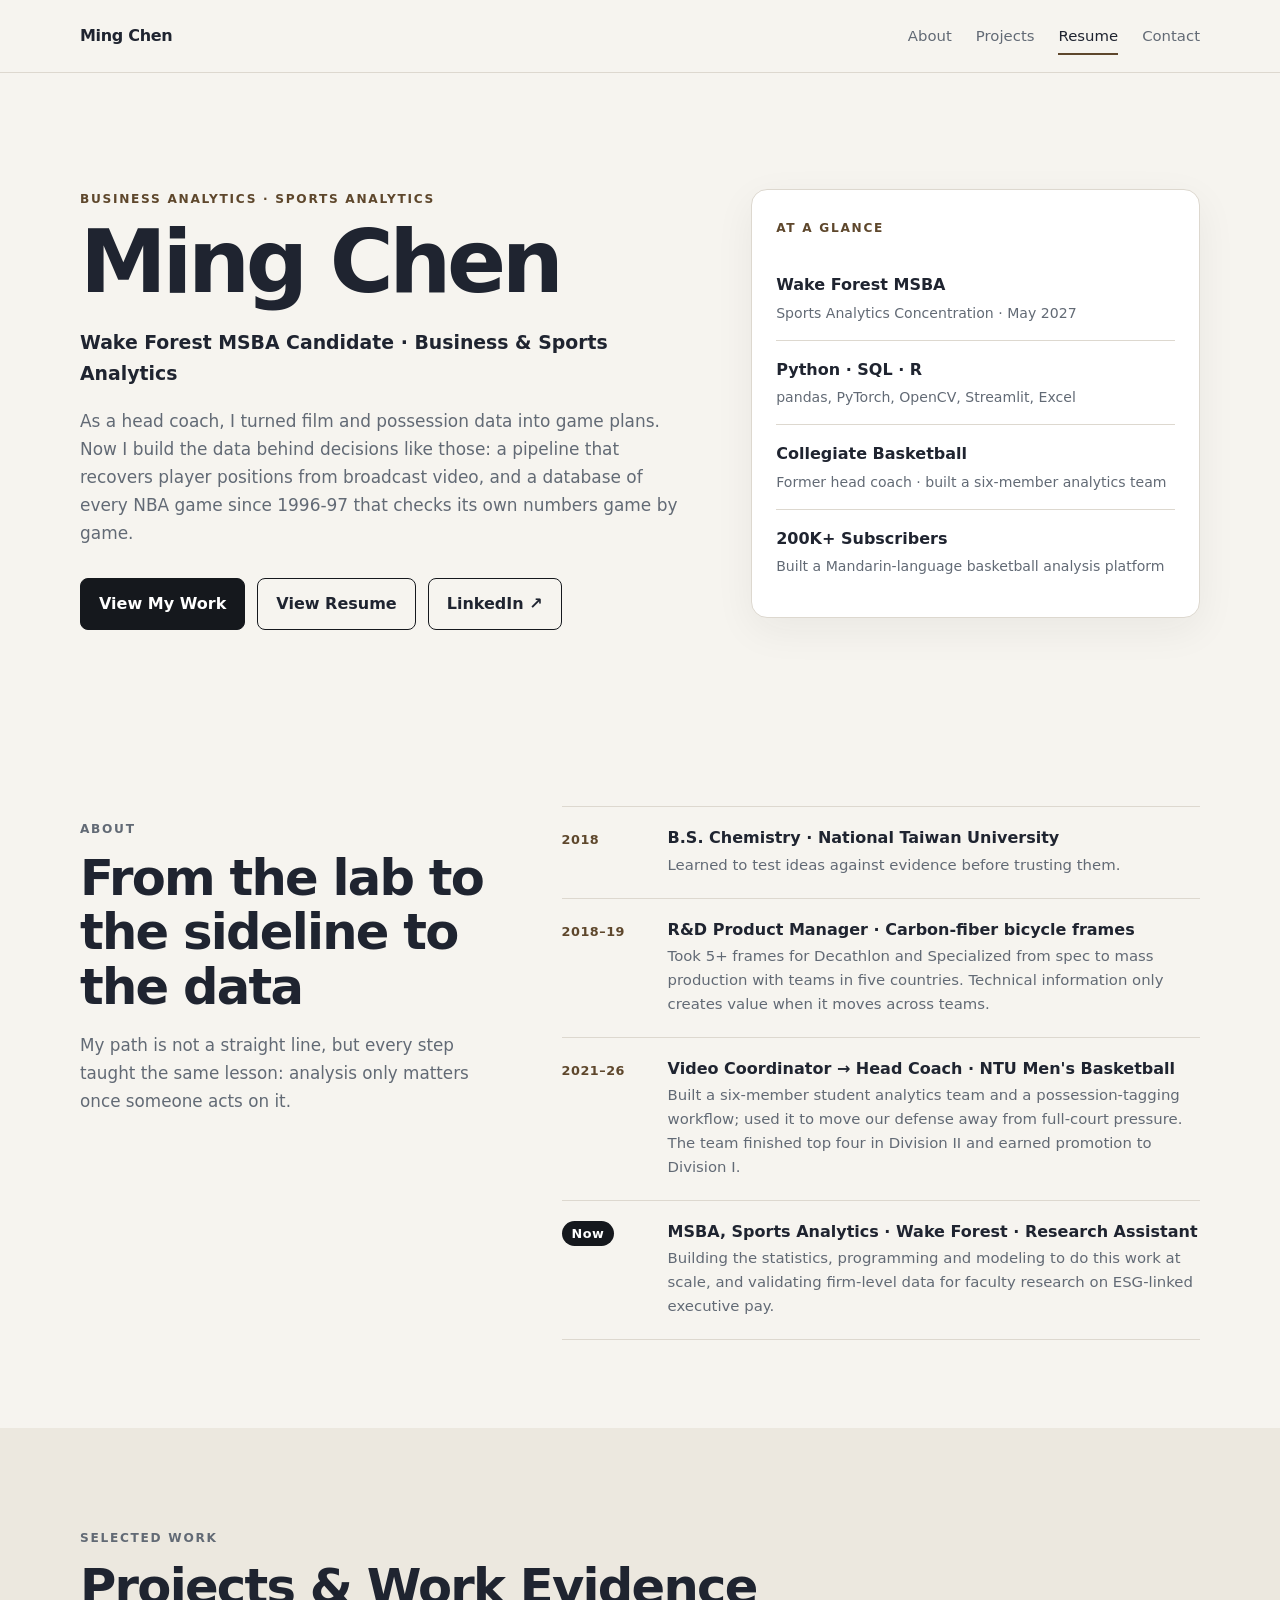
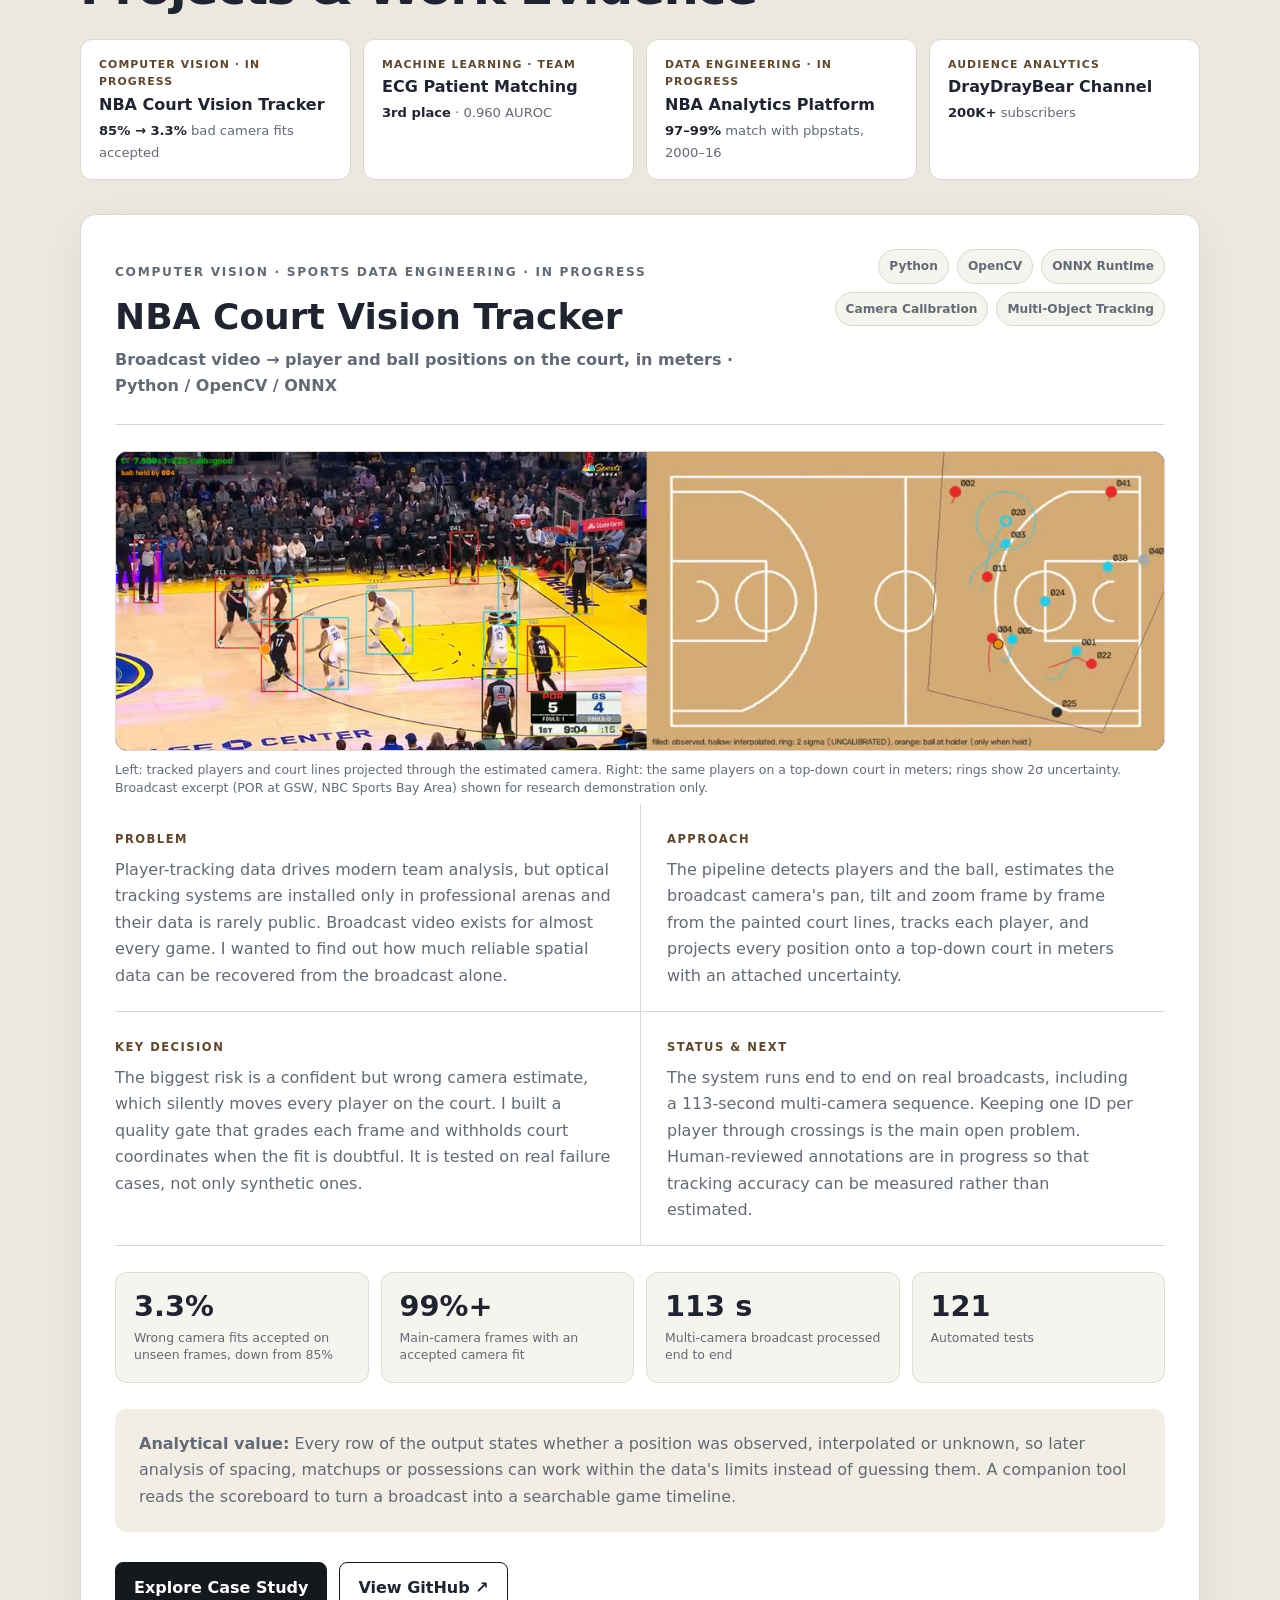
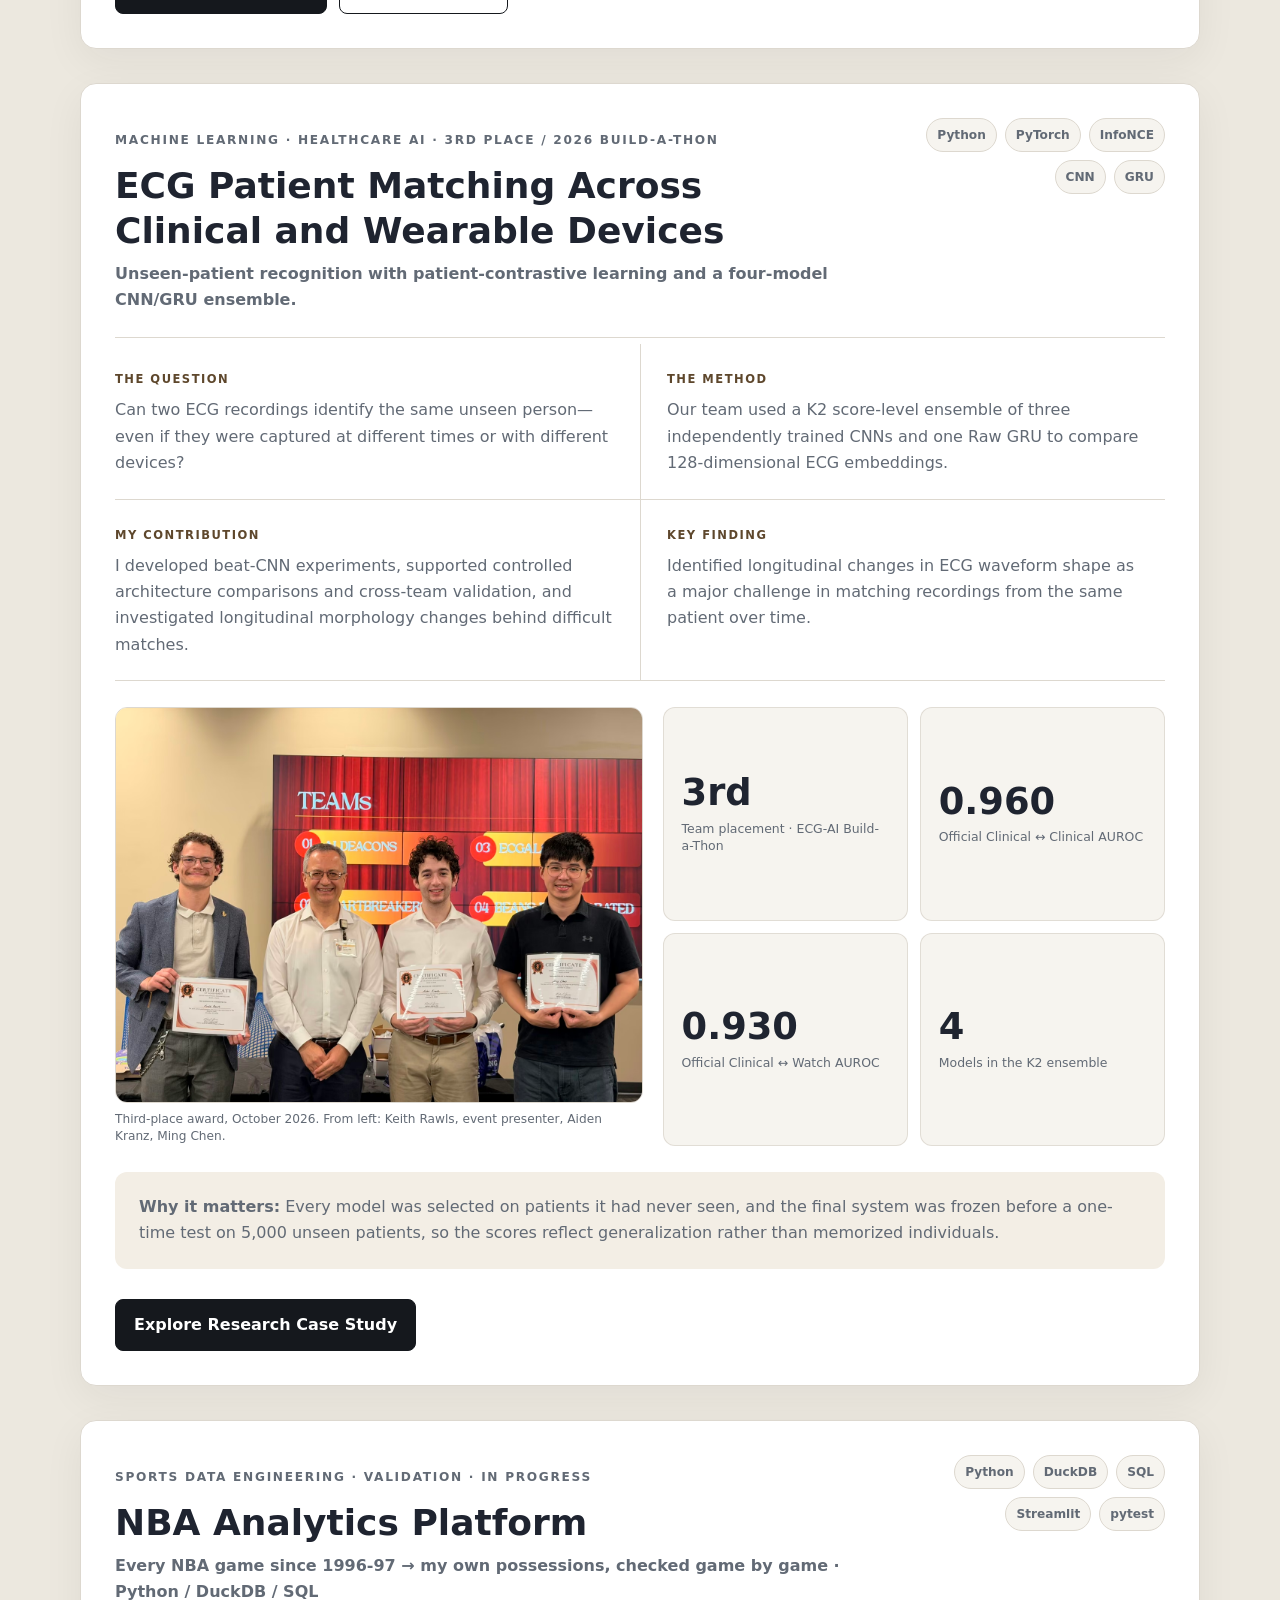
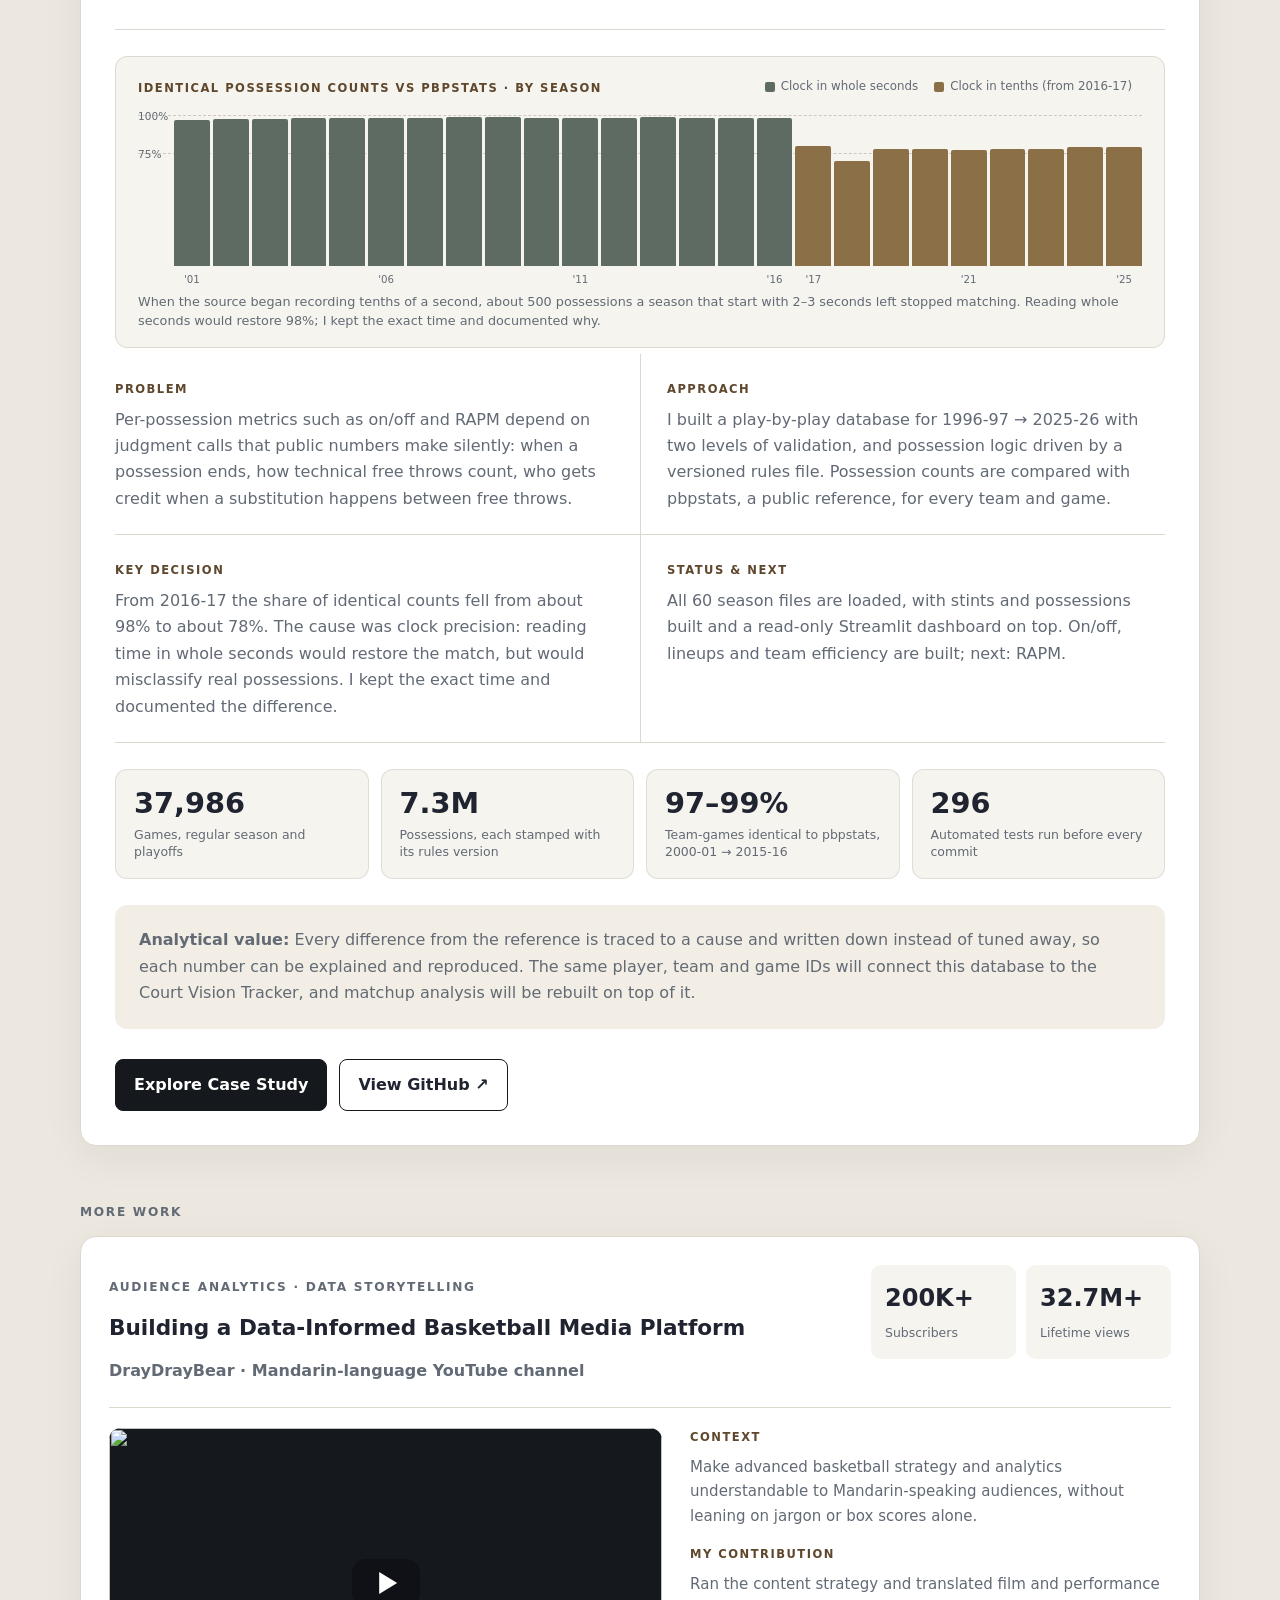
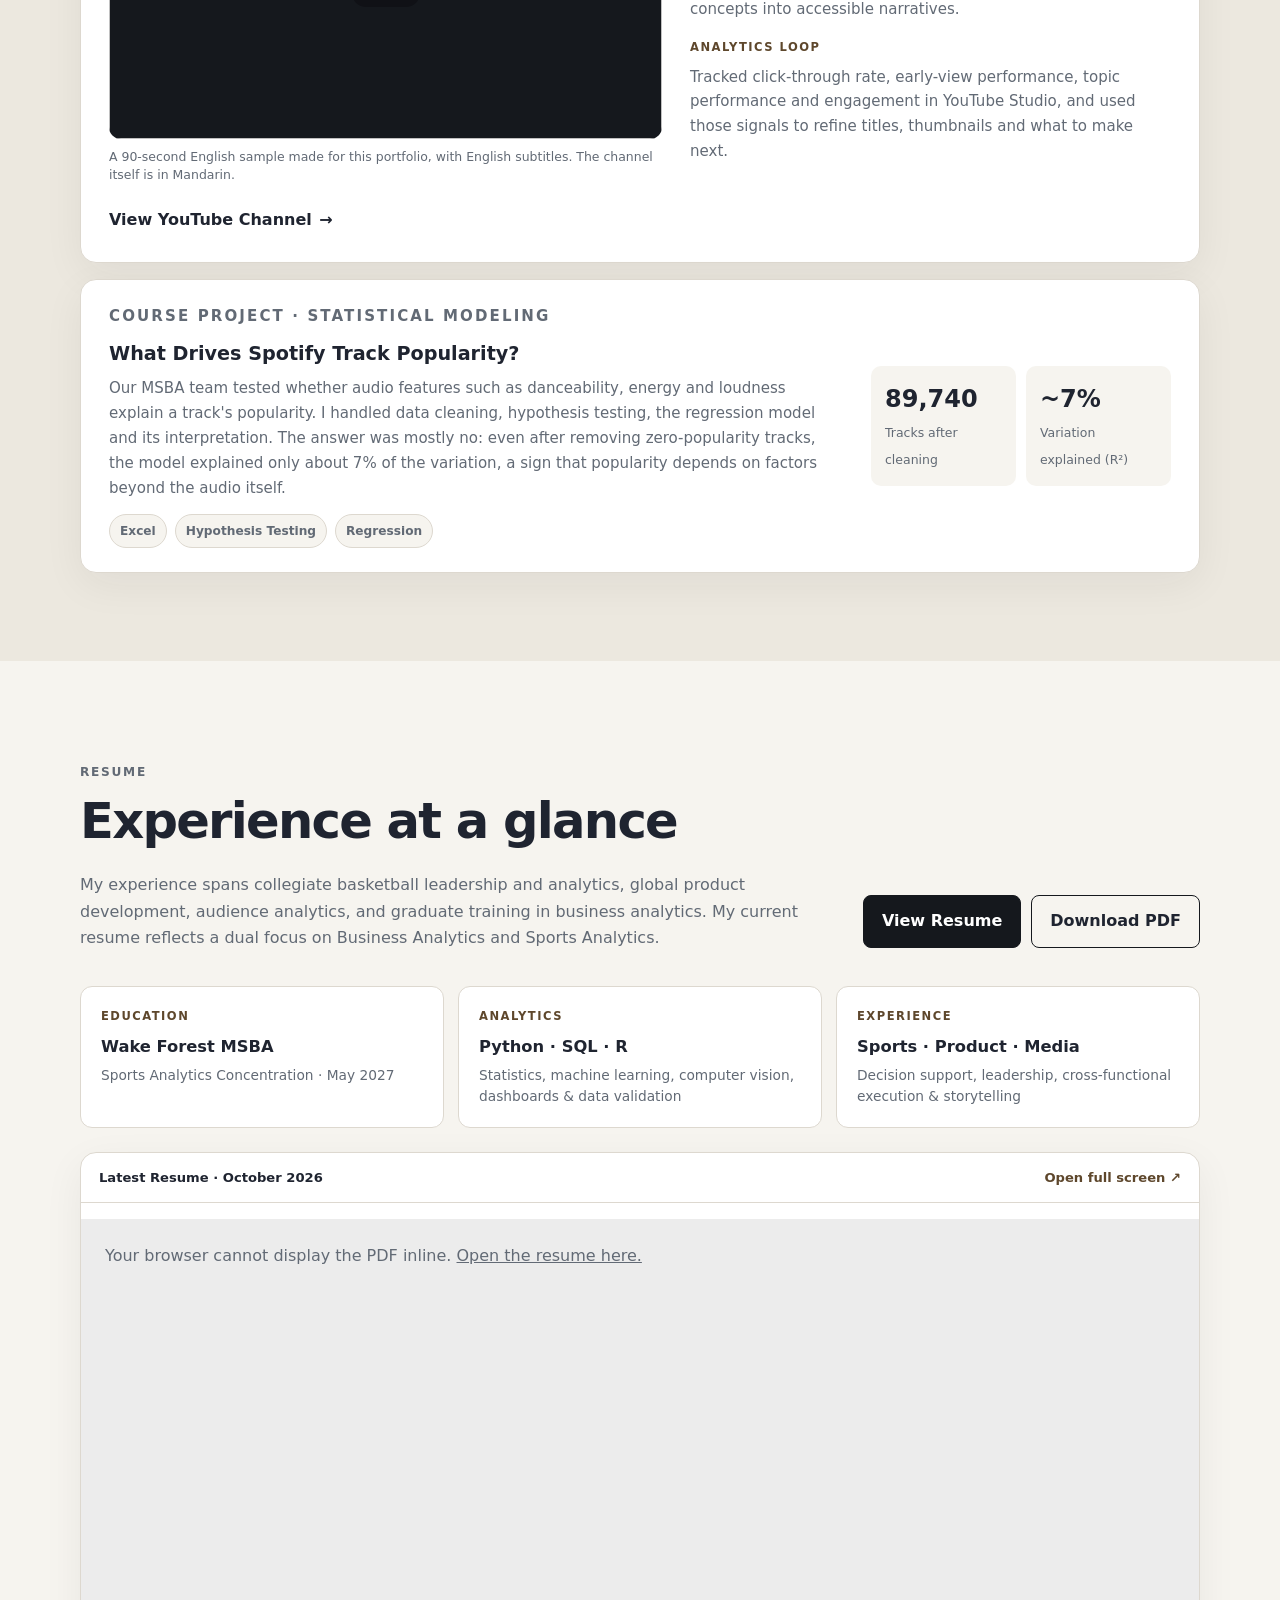
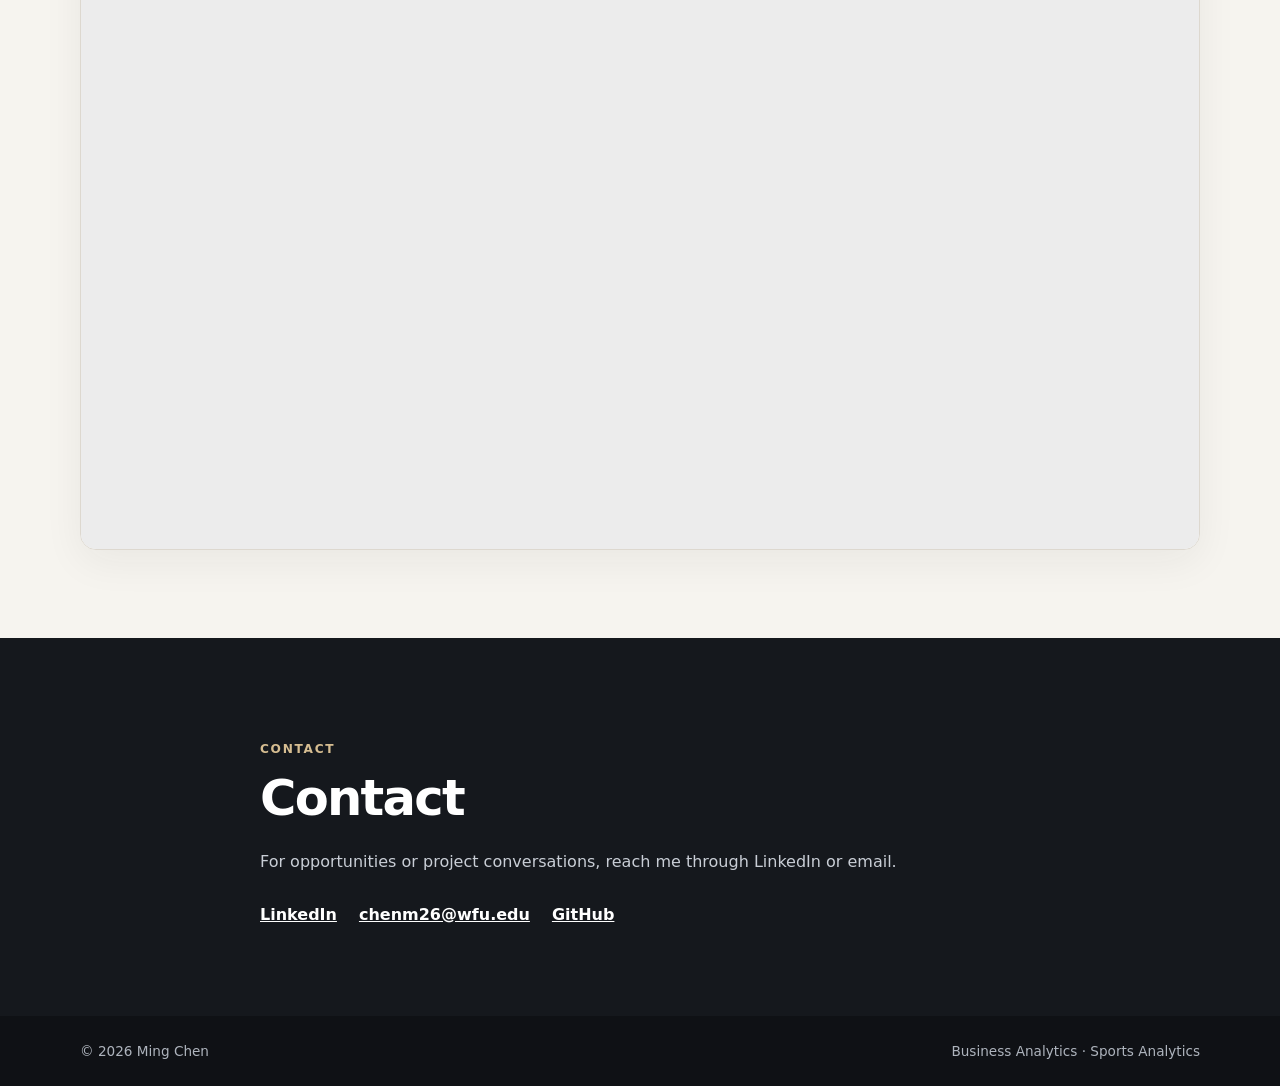
==== commit b8c4e3c1: "Platform case study: on/off and team efficiency built, speed defect traced to three games, credit-me" ====
--- a/index.html
+++ b/index.html
@@ -287,7 +287,7 @@
             </div>
             <div class="story-block">
               <span class="story-label">STATUS &amp; NEXT</span>
-              <p>All 60 season files are loaded, with stints and possessions built and a read-only Streamlit dashboard on top. Next: on/off ratings, lineups and RAPM.</p>
+              <p>All 60 season files are loaded, with stints and possessions built and a read-only Streamlit dashboard on top. On/off, lineups and team efficiency are built; next: RAPM.</p>
             </div>
           </div>
 
@@ -295,7 +295,7 @@
             <div><strong>37,986</strong><span>Games, regular season and playoffs</span></div>
             <div><strong>7.3M</strong><span>Possessions, each stamped with its rules version</span></div>
             <div><strong>97–99%</strong><span>Team-games identical to pbpstats, 2000-01 → 2015-16</span></div>
-            <div><strong>264</strong><span>Automated tests run before every commit</span></div>
+            <div><strong>296</strong><span>Automated tests run before every commit</span></div>
           </div>
 
           <div class="impact-box">
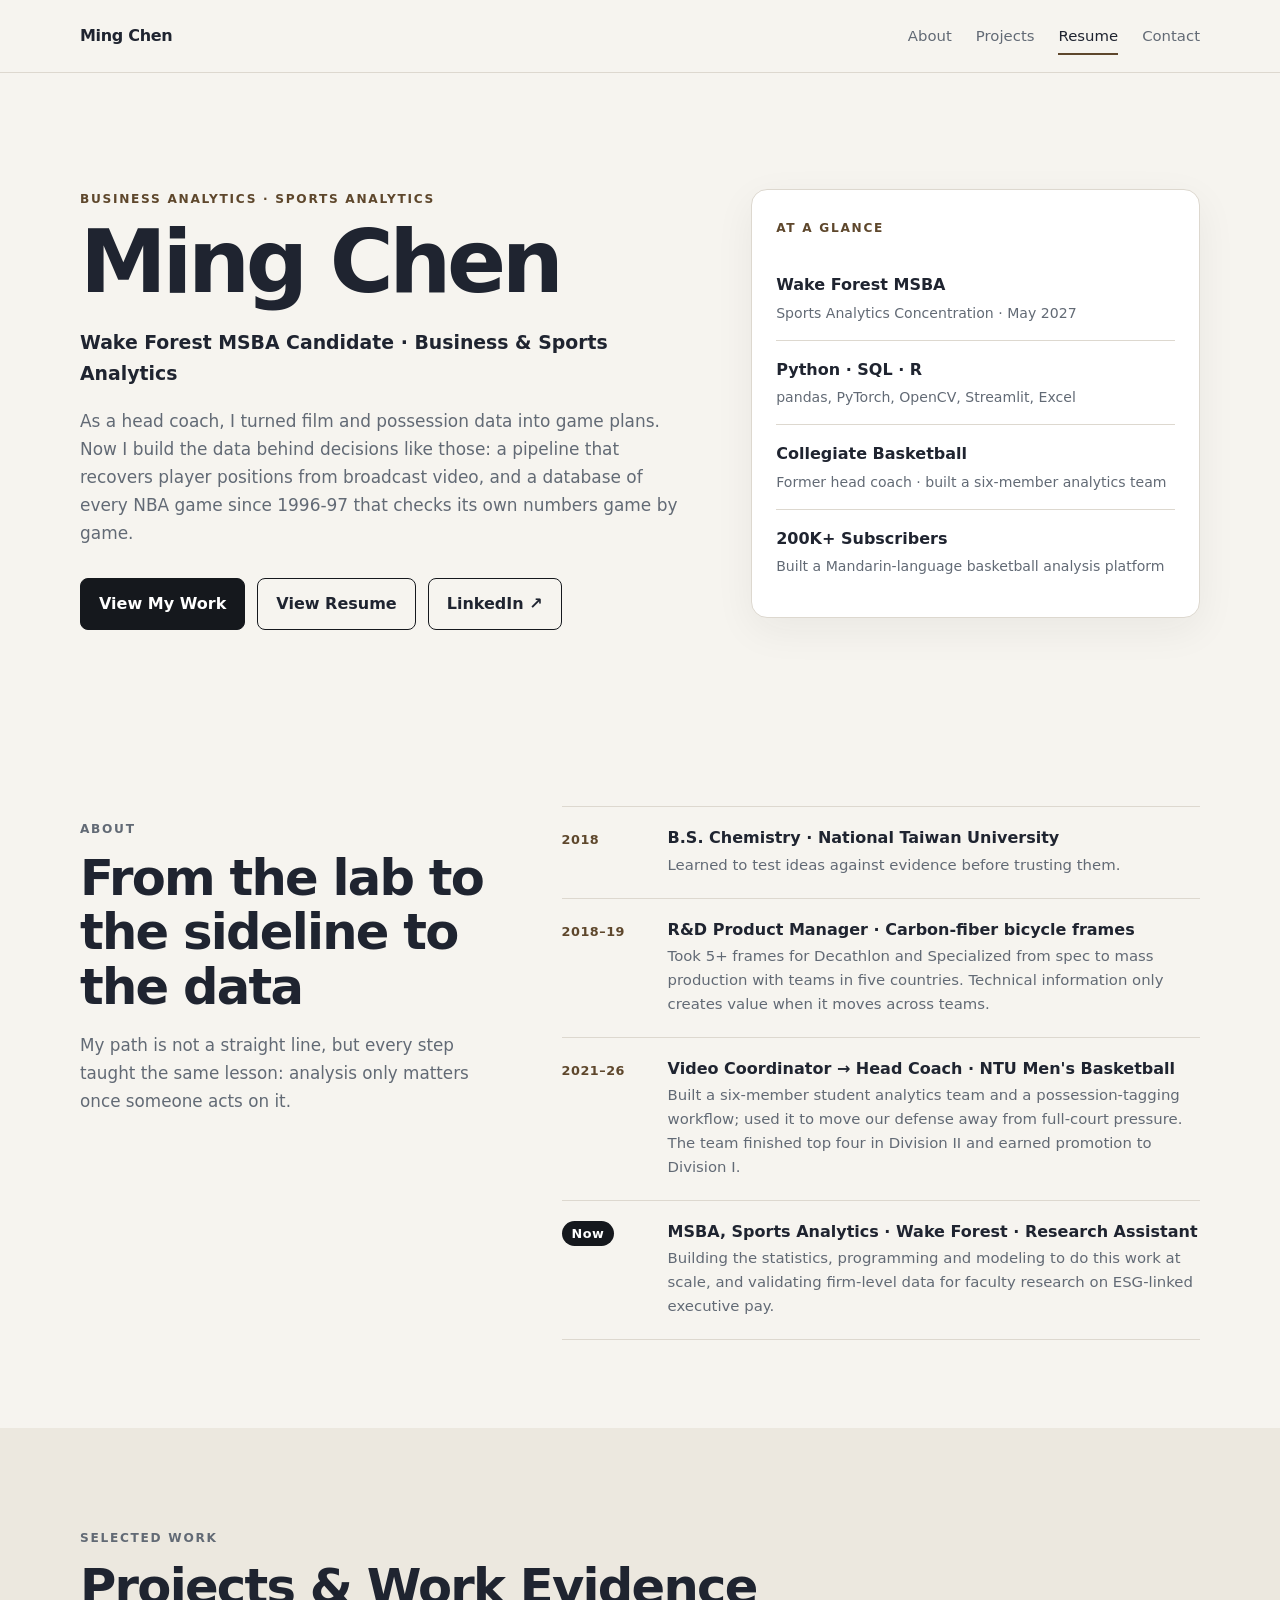
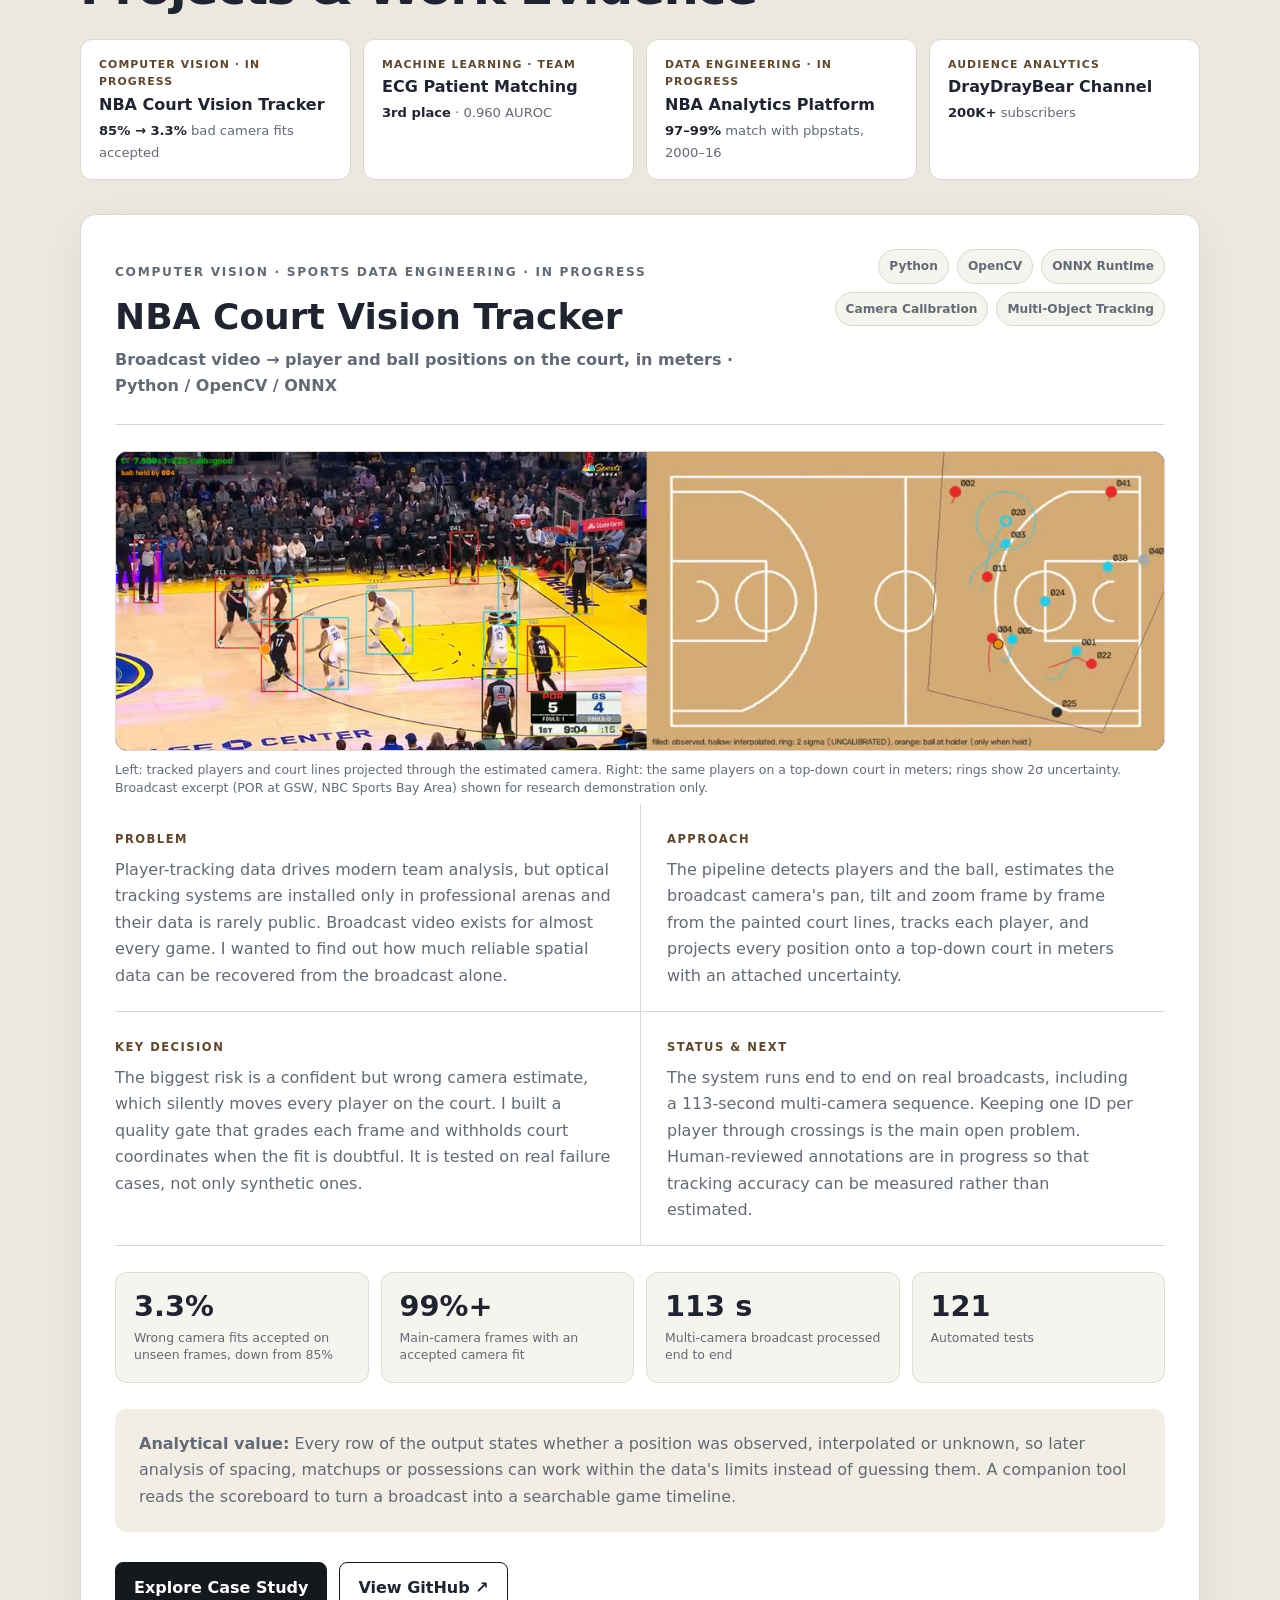
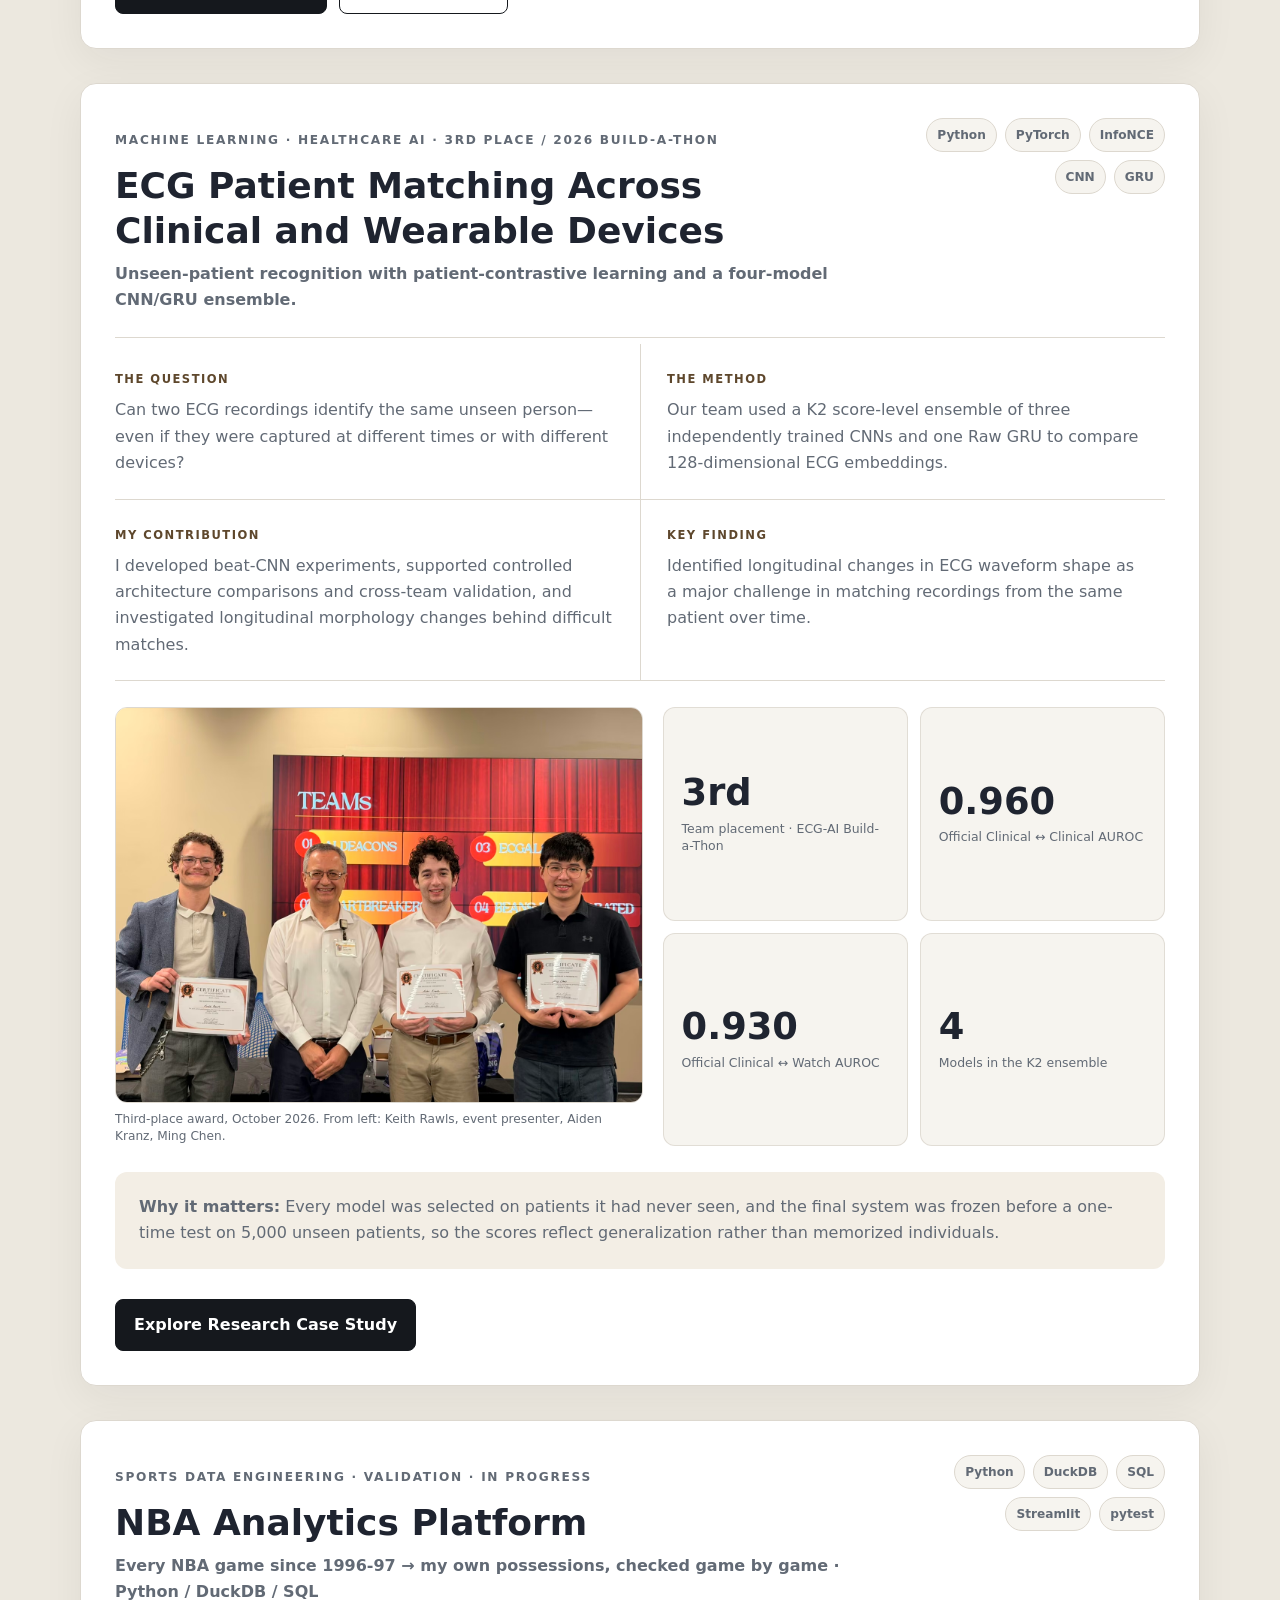
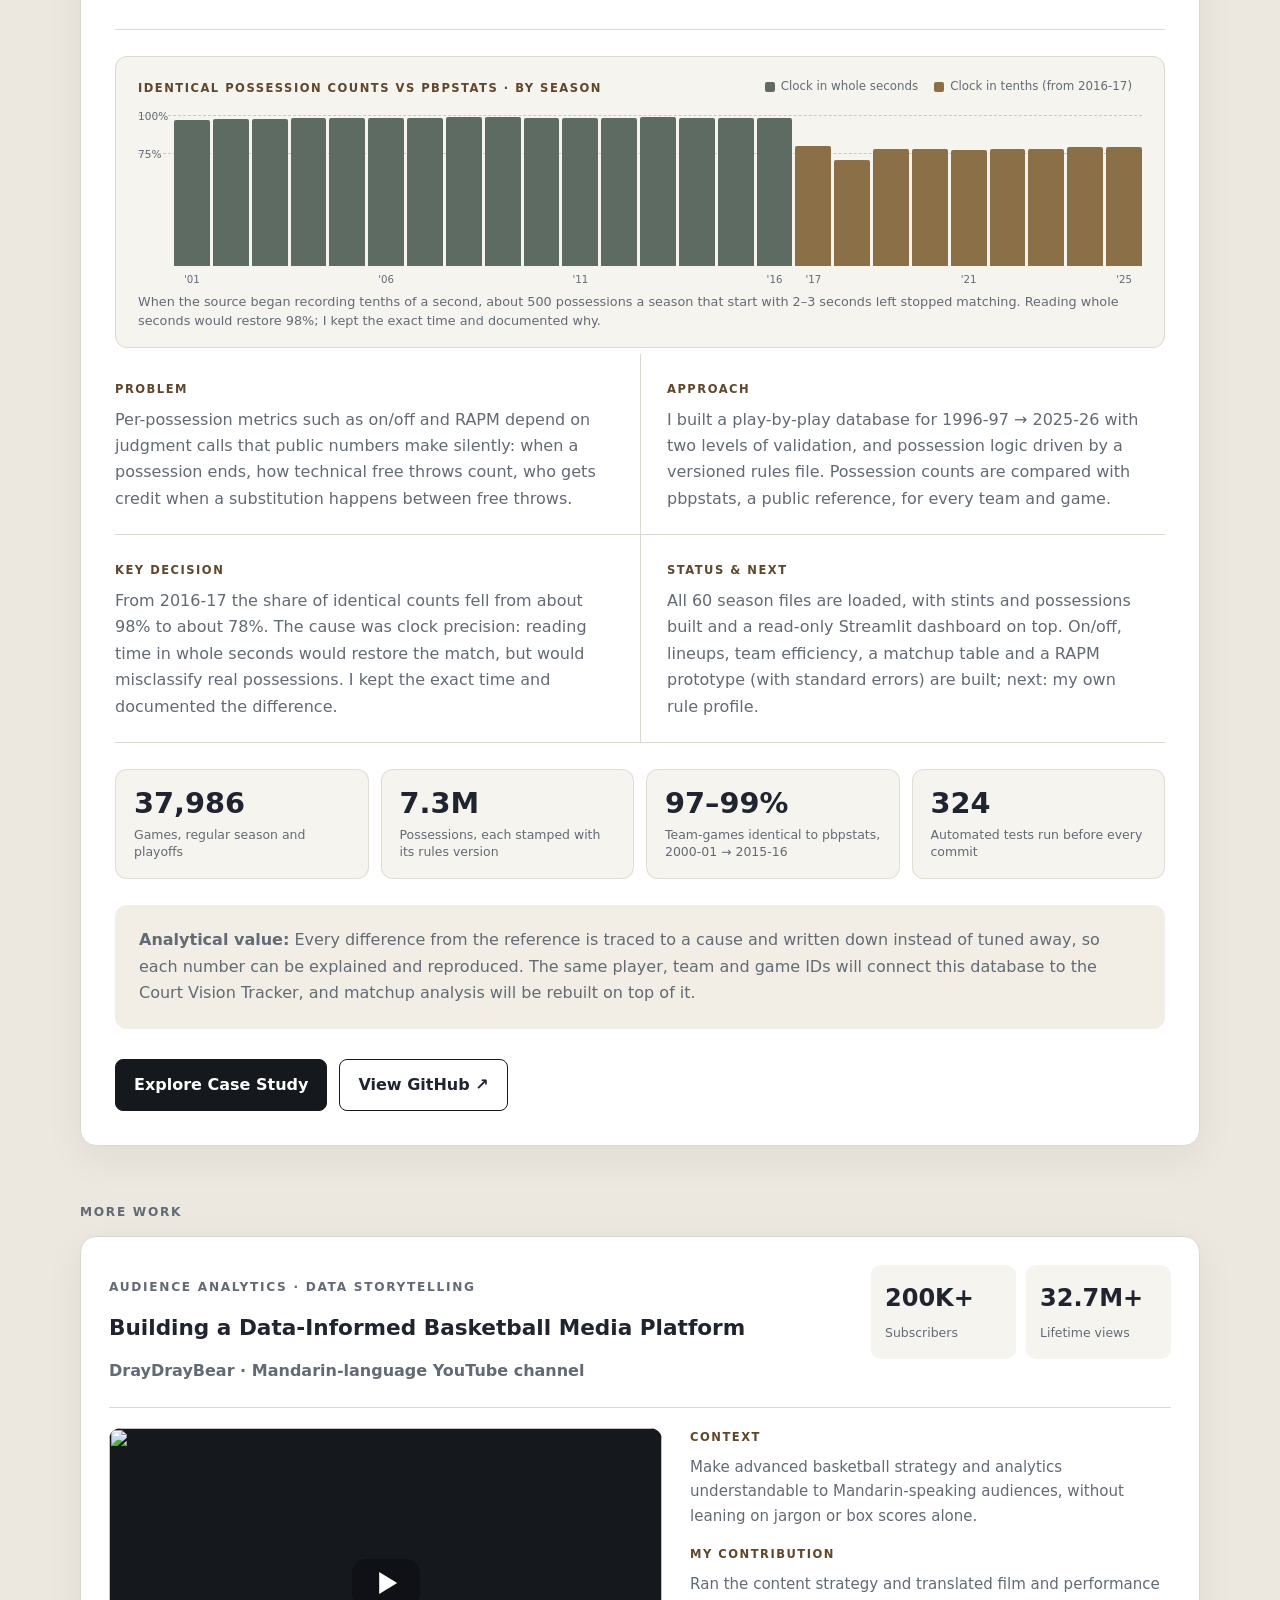
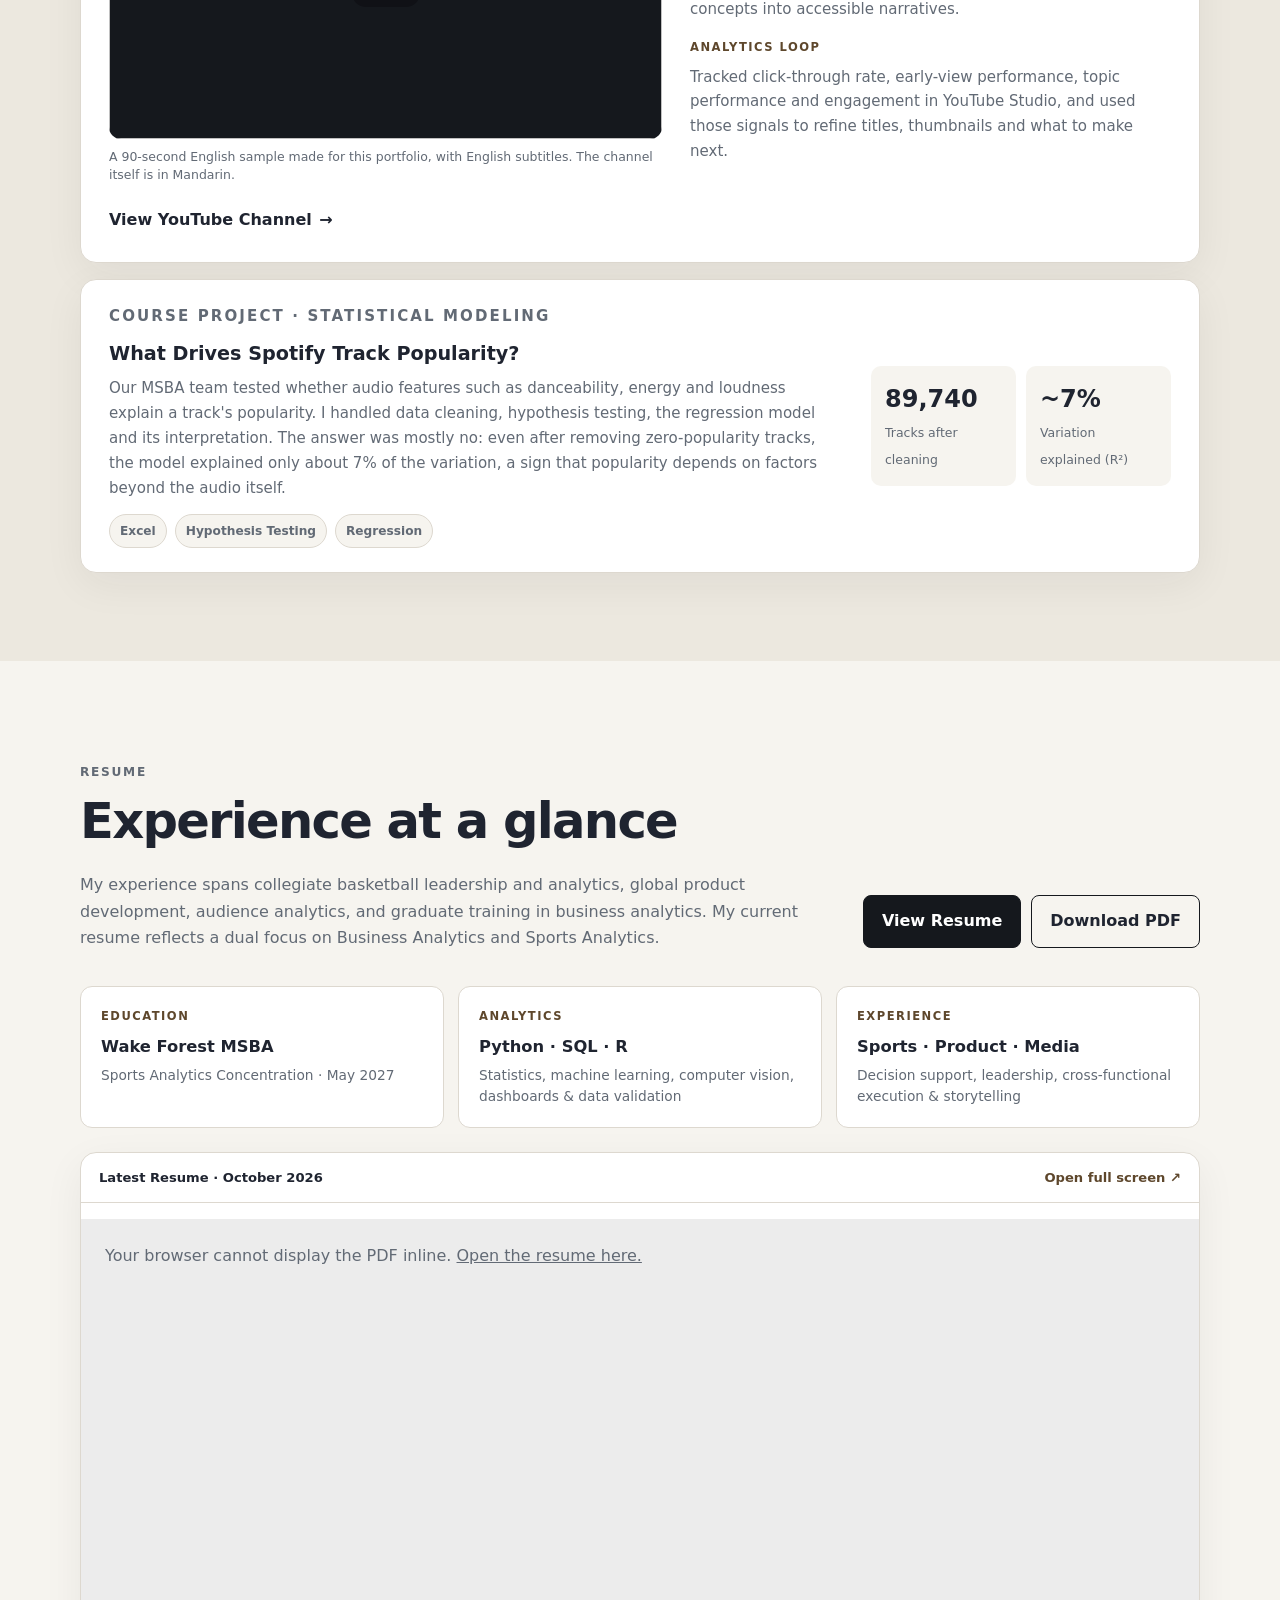
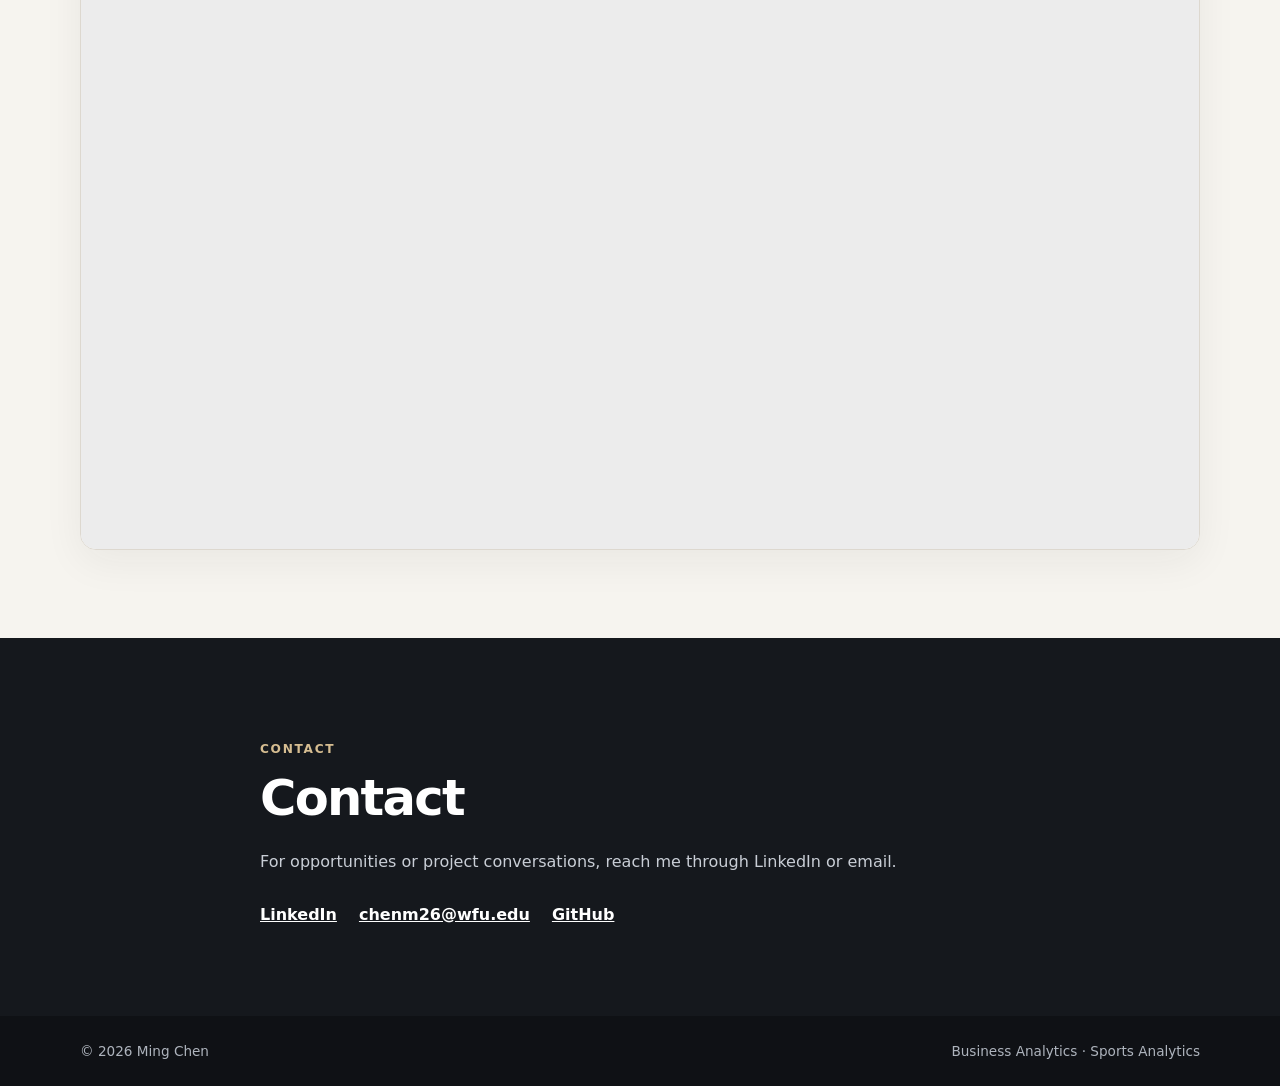
==== commit bc4a3ac4: "Platform case study: RAPM prototype, matchups, 2017-18 corrections, substitution credit decided, 324" ====
--- a/index.html
+++ b/index.html
@@ -266,7 +266,7 @@
               <span class="agree-line" style="--y:100">100%</span>
               <span class="agree-line" style="--y:75">75%</span>
               <ol class="agree-bars">
-                <li style="--v:97.18" title="2000-01: 97.2%"><span>'01</span></li><li style="--v:98.02" title="2001-02: 98.0%"></li><li style="--v:98.28" title="2002-03: 98.3%"></li><li style="--v:98.61" title="2003-04: 98.6%"></li><li style="--v:98.54" title="2004-05: 98.5%"></li><li style="--v:98.82" title="2005-06: 98.8%" class="minor-label"><span>'06</span></li><li style="--v:98.82" title="2006-07: 98.8%"></li><li style="--v:99.19" title="2007-08: 99.2%"></li><li style="--v:99.31" title="2008-09: 99.3%"></li><li style="--v:98.94" title="2009-10: 98.9%"></li><li style="--v:98.98" title="2010-11: 99.0%"><span>'11</span></li><li style="--v:99.04" title="2011-12: 99.0%"></li><li style="--v:99.27" title="2012-13: 99.3%"></li><li style="--v:98.46" title="2013-14: 98.5%"></li><li style="--v:98.74" title="2014-15: 98.7%"></li><li style="--v:98.58" title="2015-16: 98.6%" class="minor-label"><span>'16</span></li><li class="after" style="--v:80.28" title="2016-17: 80.3%"><span>'17</span></li><li class="after" style="--v:70.37" title="2017-18: 70.4%"></li><li class="after" style="--v:77.89" title="2018-19: 77.9%"></li><li class="after" style="--v:78.12" title="2019-20: 78.1%"></li><li class="after minor-label" style="--v:77.5" title="2020-21: 77.5%"><span>'21</span></li><li class="after" style="--v:78.41" title="2021-22: 78.4%"></li><li class="after" style="--v:77.8" title="2022-23: 77.8%"></li><li class="after" style="--v:79.15" title="2023-24: 79.2%"></li><li class="after" style="--v:79.67" title="2024-25: 79.7%"><span>'25</span></li>
+                <li style="--v:97.18" title="2000-01: 97.2%"><span>'01</span></li><li style="--v:98.02" title="2001-02: 98.0%"></li><li style="--v:98.28" title="2002-03: 98.3%"></li><li style="--v:98.61" title="2003-04: 98.6%"></li><li style="--v:98.54" title="2004-05: 98.5%"></li><li style="--v:98.82" title="2005-06: 98.8%" class="minor-label"><span>'06</span></li><li style="--v:98.82" title="2006-07: 98.8%"></li><li style="--v:99.19" title="2007-08: 99.2%"></li><li style="--v:99.31" title="2008-09: 99.3%"></li><li style="--v:98.94" title="2009-10: 98.9%"></li><li style="--v:98.98" title="2010-11: 99.0%"><span>'11</span></li><li style="--v:99.04" title="2011-12: 99.0%"></li><li style="--v:99.27" title="2012-13: 99.3%"></li><li style="--v:98.46" title="2013-14: 98.5%"></li><li style="--v:98.74" title="2014-15: 98.7%"></li><li style="--v:98.58" title="2015-16: 98.6%" class="minor-label"><span>'16</span></li><li class="after" style="--v:80.28" title="2016-17: 80.3%"><span>'17</span></li><li class="after" style="--v:70.61" title="2017-18: 70.6%"></li><li class="after" style="--v:77.89" title="2018-19: 77.9%"></li><li class="after" style="--v:78.12" title="2019-20: 78.1%"></li><li class="after minor-label" style="--v:77.5" title="2020-21: 77.5%"><span>'21</span></li><li class="after" style="--v:78.41" title="2021-22: 78.4%"></li><li class="after" style="--v:77.8" title="2022-23: 77.8%"></li><li class="after" style="--v:79.15" title="2023-24: 79.2%"></li><li class="after" style="--v:79.67" title="2024-25: 79.7%"><span>'25</span></li>
               </ol>
             </div>
             <figcaption>When the source began recording tenths of a second, about 500 possessions a season that start with 2–3 seconds left stopped matching. Reading whole seconds would restore 98%; I kept the exact time and documented why.</figcaption>
@@ -287,7 +287,7 @@
             </div>
             <div class="story-block">
               <span class="story-label">STATUS &amp; NEXT</span>
-              <p>All 60 season files are loaded, with stints and possessions built and a read-only Streamlit dashboard on top. On/off, lineups and team efficiency are built; next: RAPM.</p>
+              <p>All 60 season files are loaded, with stints and possessions built and a read-only Streamlit dashboard on top. On/off, lineups, team efficiency, a matchup table and a RAPM prototype (with standard errors) are built; next: my own rule profile.</p>
             </div>
           </div>
 
@@ -295,7 +295,7 @@
             <div><strong>37,986</strong><span>Games, regular season and playoffs</span></div>
             <div><strong>7.3M</strong><span>Possessions, each stamped with its rules version</span></div>
             <div><strong>97–99%</strong><span>Team-games identical to pbpstats, 2000-01 → 2015-16</span></div>
-            <div><strong>296</strong><span>Automated tests run before every commit</span></div>
+            <div><strong>324</strong><span>Automated tests run before every commit</span></div>
           </div>
 
           <div class="impact-box">
